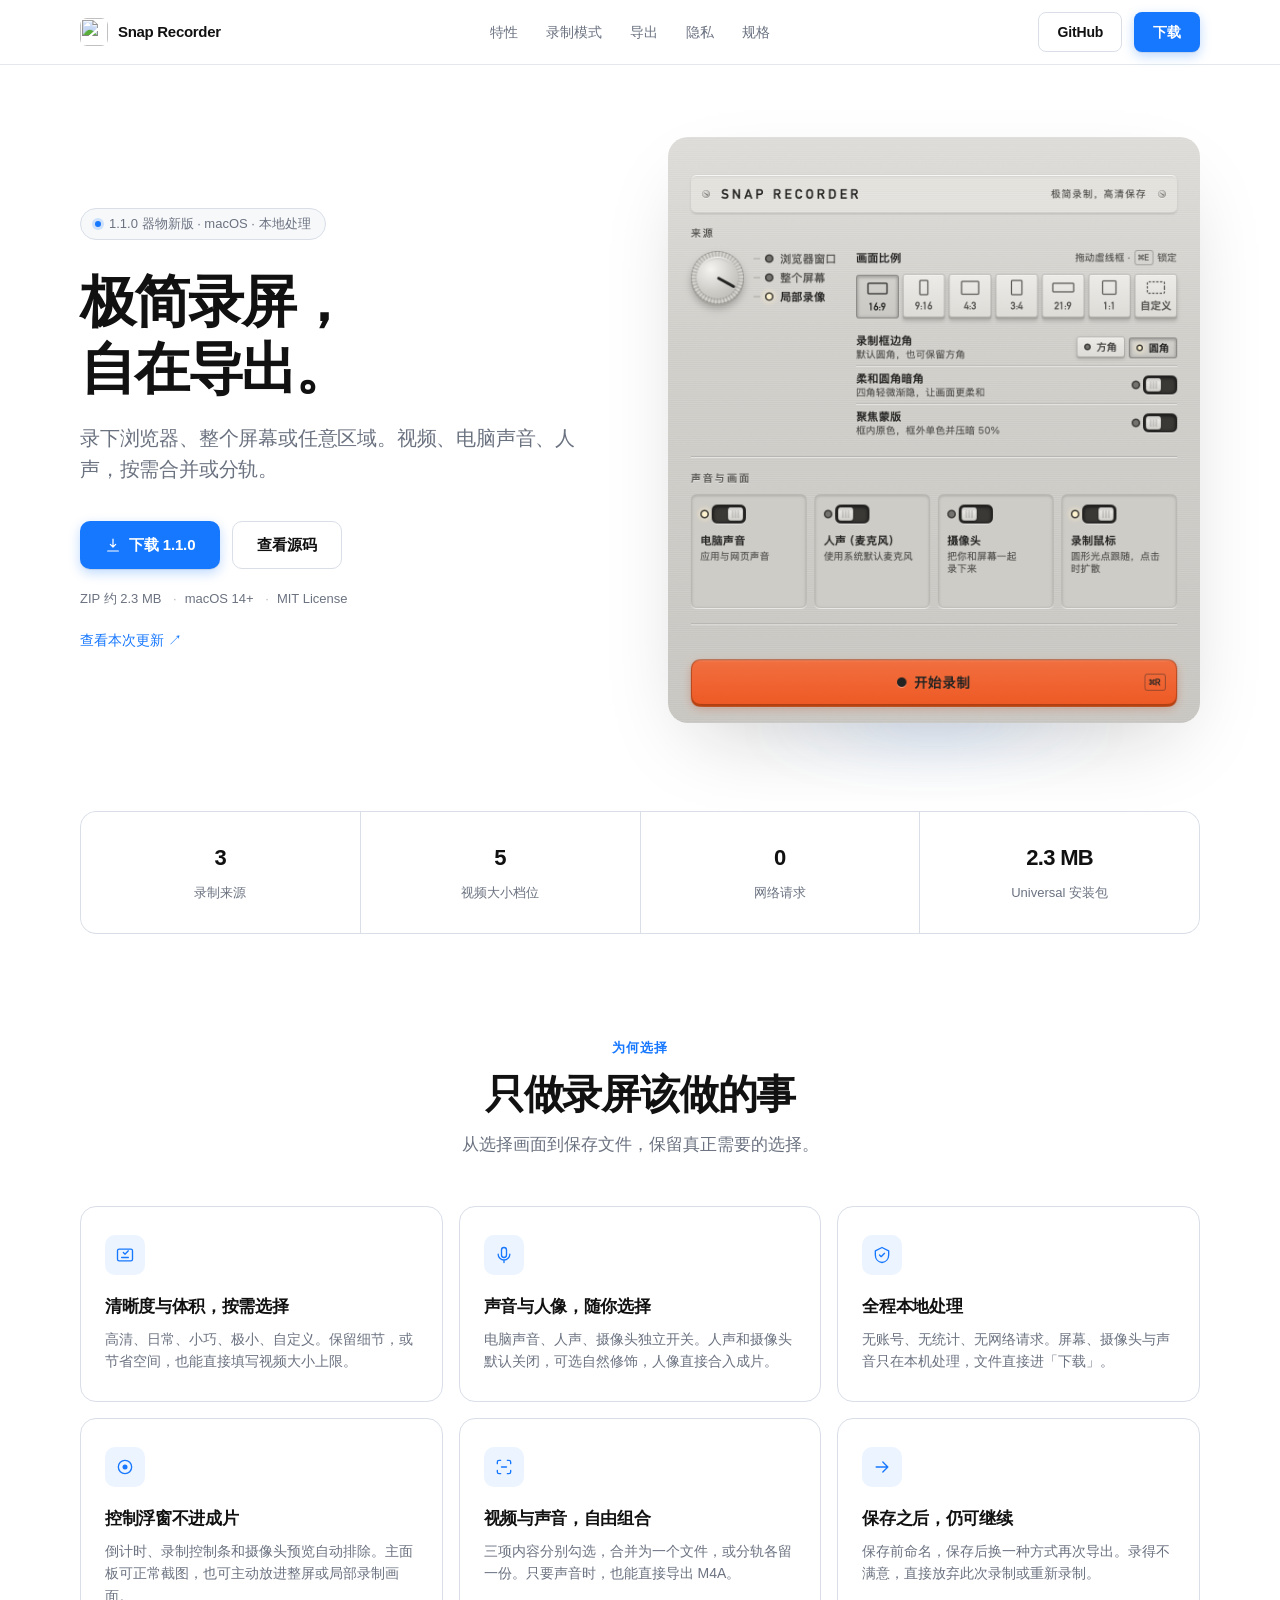
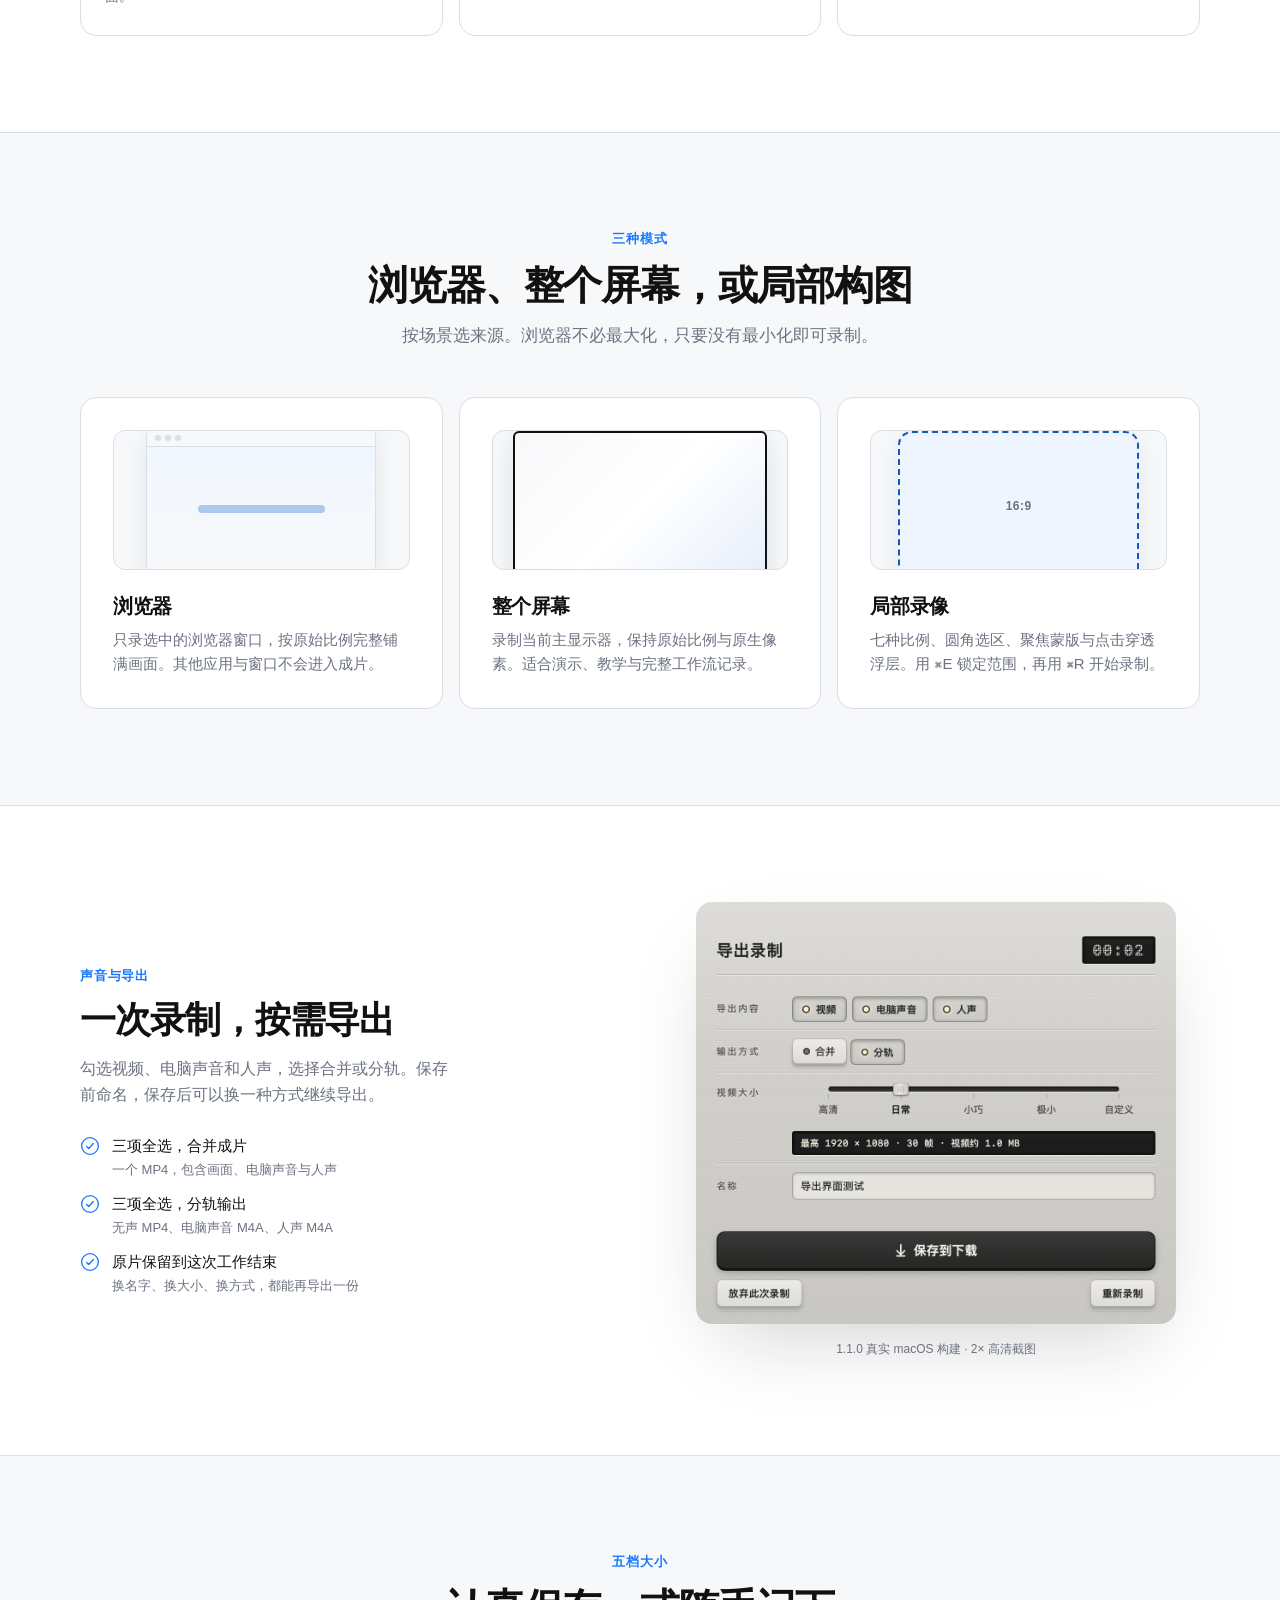
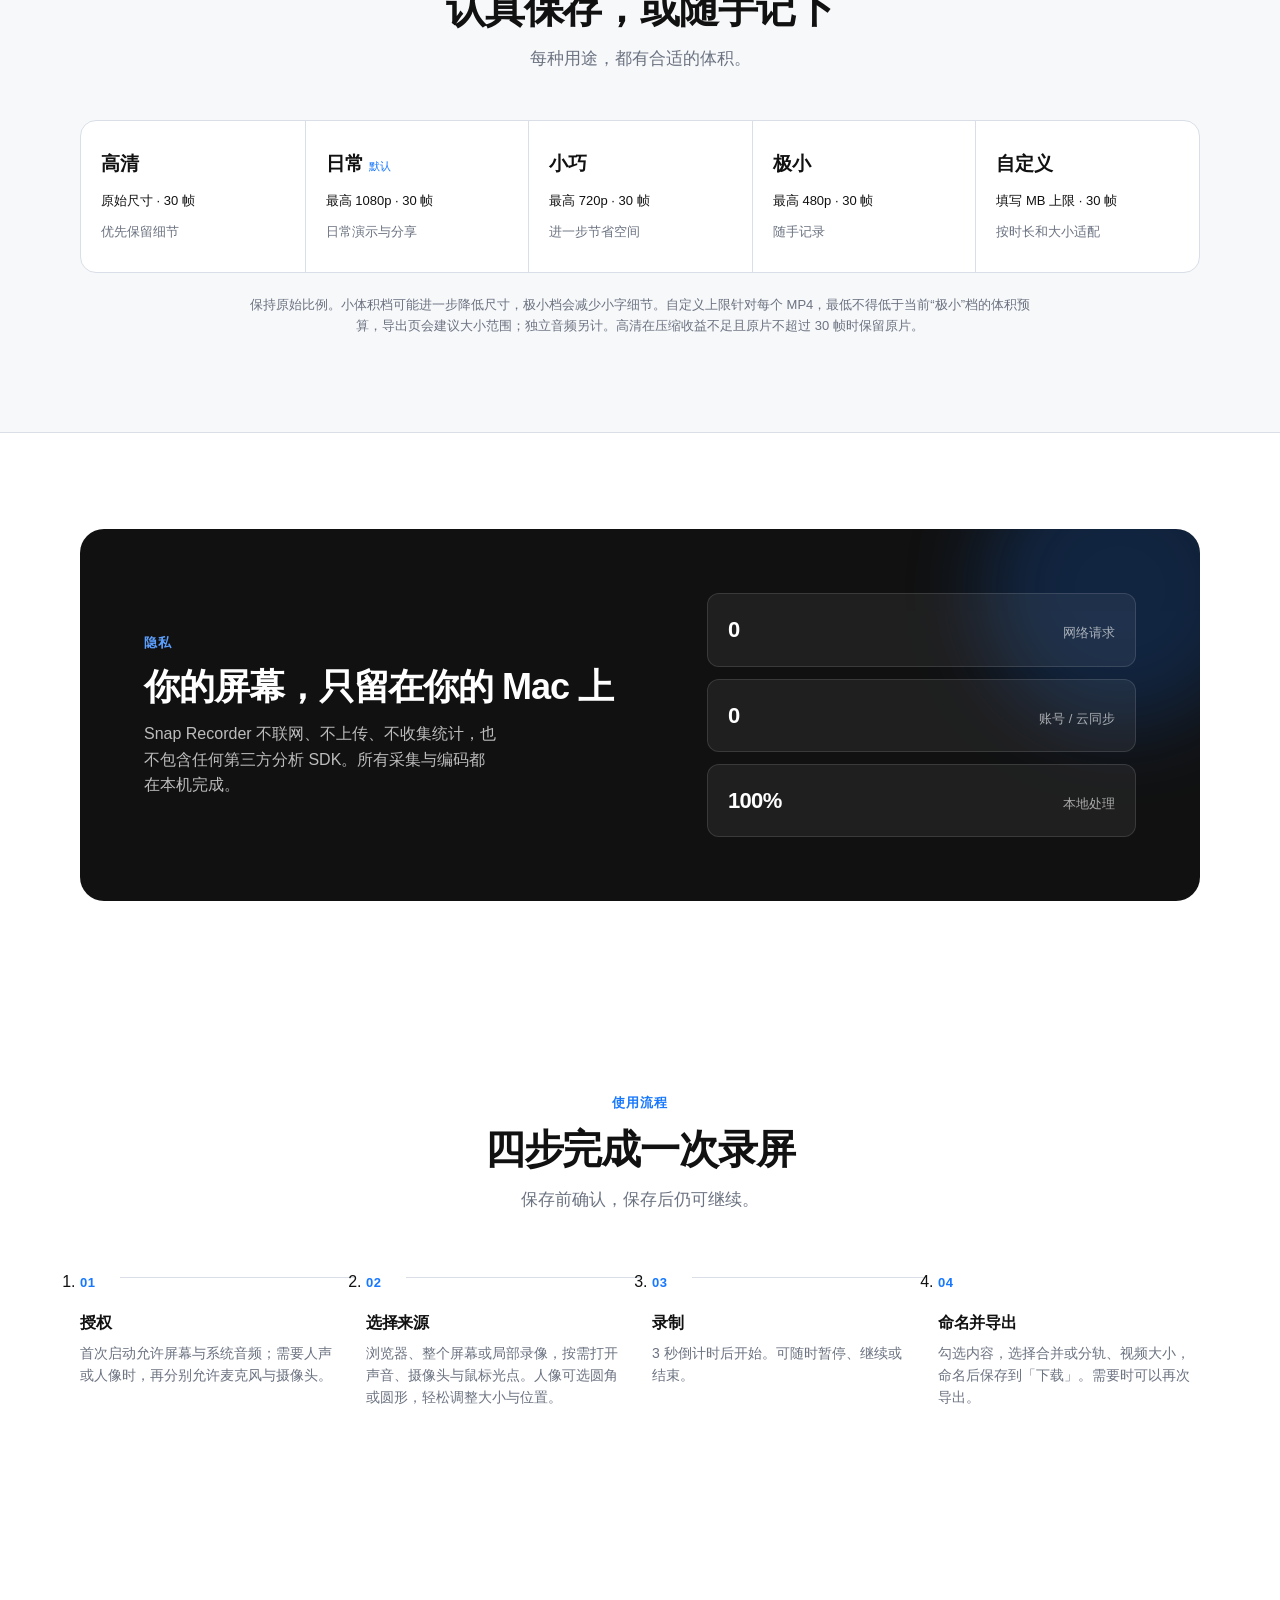
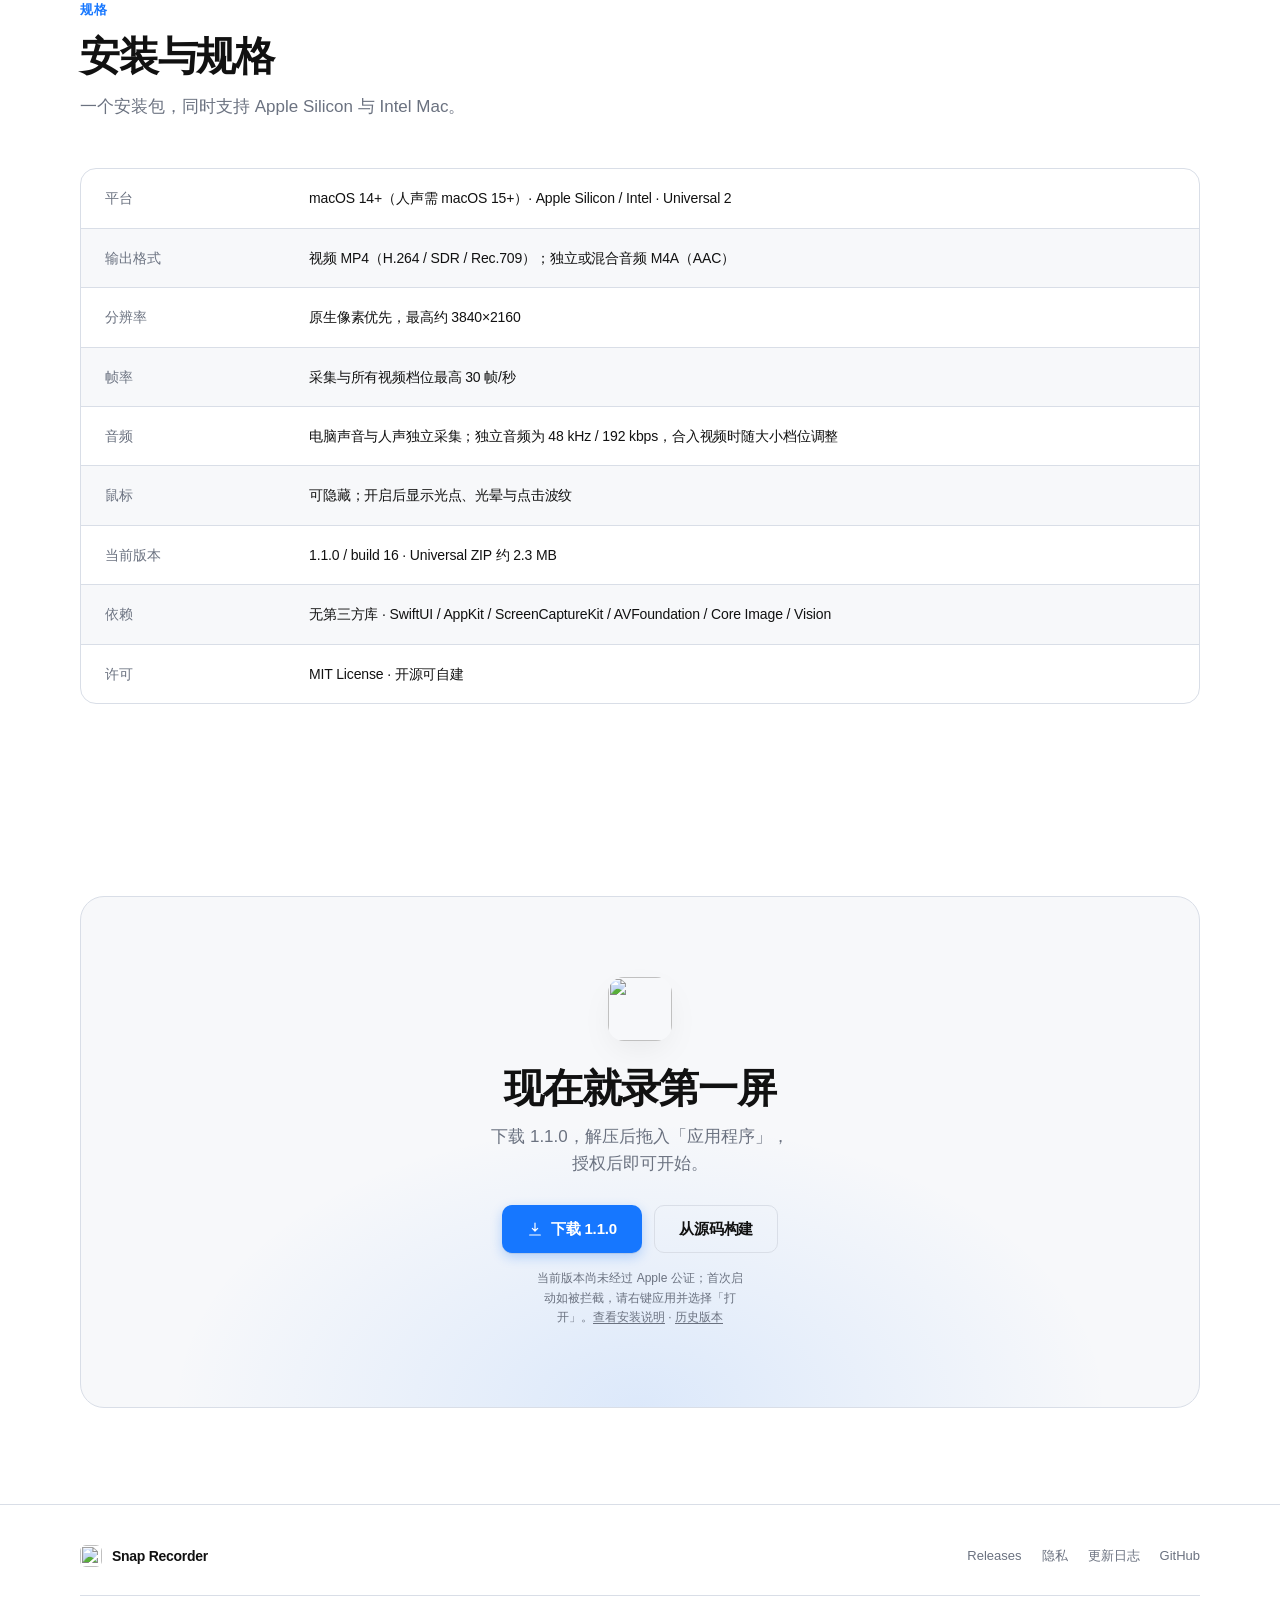
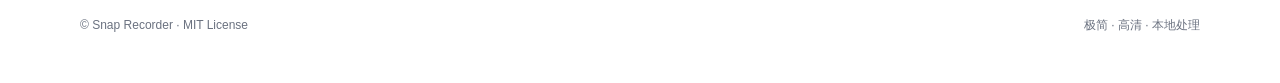
==== docs/index.html @ 282f933a "Adopt instrument visual system" ====
<!DOCTYPE html>
<html lang="zh-CN">
<head>
  <meta charset="utf-8" />
  <meta name="viewport" content="width=device-width, initial-scale=1" />
  <title>Snap Recorder — 极简录屏，自在导出</title>
  <meta name="description" content="Snap Recorder 1.1.0：器物风格的极简 macOS 录屏工具。录制浏览器、整个屏幕或局部区域，视频与声音可合并或分轨。" />
  <meta name="theme-color" content="#ffffff" />
  <meta property="og:type" content="website" />
  <meta property="og:title" content="Snap Recorder — 极简录屏，自在导出" />
  <meta property="og:description" content="录下浏览器、整个屏幕或任意区域。视频、电脑声音、人声，按需合并或分轨。" />
  <meta property="og:url" content="https://shuyan-5200.github.io/snap-recorder/" />
  <meta property="og:image" content="https://shuyan-5200.github.io/snap-recorder/images/snap-recorder-main.png" />
  <link rel="canonical" href="https://shuyan-5200.github.io/snap-recorder/" />
  <link rel="icon" type="image/svg+xml" href="images/snap-recorder-icon.svg" />
  <style>
    :root {
      --bg: #ffffff;
      --surface: #f7f8fa;
      --fg: #111111;
      --muted: #6b7280;
      --border: #d9dee7;
      --accent: #1677ff;
      --accent-hover: color-mix(in srgb, var(--accent) 82%, #111111);
      --accent-soft: color-mix(in srgb, var(--accent) 8%, var(--bg));
      --radius: 8px;
      --radius-lg: 16px;
      --font: -apple-system, BlinkMacSystemFont, "SF Pro Display", "SF Pro Text", "Segoe UI", "Helvetica Neue", Arial, sans-serif;
      --shadow-sm: 0 1px 2px color-mix(in srgb, var(--fg) 4%, transparent);
      --shadow-md: 0 12px 40px -16px color-mix(in srgb, var(--fg) 18%, transparent);
      --shadow-lg: 0 32px 80px -28px color-mix(in srgb, var(--fg) 22%, transparent);
      --max: 1120px;
      --ease: cubic-bezier(0.22, 1, 0.36, 1);
    }

    *, *::before, *::after { box-sizing: border-box; margin: 0; padding: 0; }
    html { scroll-behavior: smooth; -webkit-font-smoothing: antialiased; text-rendering: optimizeLegibility; }
    body {
      font-family: var(--font);
      background: var(--bg);
      color: var(--fg);
      line-height: 1.6;
      font-size: 16px;
    }
    img { display: block; max-width: 100%; height: auto; }
    a { color: inherit; text-decoration: none; }
    button { font: inherit; border: none; background: none; cursor: pointer; }
    ul { list-style: none; }

    .wrap {
      width: min(100% - 40px, var(--max));
      margin-inline: auto;
    }

    /* —— Nav —— */
    .nav {
      position: sticky;
      top: 0;
      z-index: 50;
      backdrop-filter: saturate(180%) blur(16px);
      -webkit-backdrop-filter: saturate(180%) blur(16px);
      background: color-mix(in srgb, var(--bg) 82%, transparent);
      border-bottom: 1px solid color-mix(in srgb, var(--border) 70%, transparent);
    }
    .nav-inner {
      display: flex;
      align-items: center;
      justify-content: space-between;
      height: 64px;
      gap: 24px;
    }
    .brand {
      display: inline-flex;
      align-items: center;
      gap: 10px;
      font-weight: 600;
      font-size: 15px;
      letter-spacing: -0.02em;
    }
    .brand img {
      width: 28px;
      height: 28px;
      border-radius: 7px;
    }
    .nav-links {
      display: flex;
      align-items: center;
      gap: 28px;
    }
    .nav-links a {
      font-size: 14px;
      color: var(--muted);
      transition: color 0.2s var(--ease);
    }
    .nav-links a:hover { color: var(--fg); }
    .nav-actions { display: flex; align-items: center; gap: 12px; }

    .btn {
      display: inline-flex;
      align-items: center;
      justify-content: center;
      gap: 8px;
      height: 40px;
      padding: 0 18px;
      border-radius: var(--radius);
      font-size: 14px;
      font-weight: 600;
      letter-spacing: -0.01em;
      transition: background 0.2s var(--ease), color 0.2s var(--ease), box-shadow 0.2s var(--ease), border-color 0.2s var(--ease), transform 0.2s var(--ease);
      white-space: nowrap;
      border: 1px solid transparent;
    }
    .btn:active { transform: scale(0.98); }
    .btn-primary {
      background: var(--accent);
      color: #ffffff;
      box-shadow: 0 1px 0 color-mix(in srgb, var(--fg) 8%, transparent), 0 4px 12px color-mix(in srgb, var(--accent) 28%, transparent);
    }
    .btn-primary:hover { background: var(--accent-hover); }
    .btn-ghost {
      background: transparent;
      color: var(--fg);
      border-color: var(--border);
    }
    .btn-ghost:hover { background: var(--surface); }
    .btn-lg {
      height: 48px;
      padding: 0 24px;
      font-size: 15px;
      border-radius: 10px;
    }
    .btn-white {
      background: #ffffff;
      color: var(--accent);
      box-shadow: var(--shadow-sm);
    }
    .btn-white:hover { background: var(--surface); }

    /* —— Hero —— */
    .hero {
      padding: 72px 0 40px;
      text-align: center;
    }
    .eyebrow {
      display: inline-flex;
      align-items: center;
      gap: 8px;
      height: 32px;
      padding: 0 14px;
      border-radius: 999px;
      background: var(--surface);
      border: 1px solid var(--border);
      color: var(--muted);
      font-size: 13px;
      font-weight: 500;
      margin-bottom: 28px;
    }
    .eyebrow .dot {
      width: 6px;
      height: 6px;
      border-radius: 50%;
      background: var(--accent);
      box-shadow: 0 0 0 3px color-mix(in srgb, var(--accent) 18%, transparent);
    }
    .hero h1 {
      font-size: clamp(40px, 6.5vw, 64px);
      font-weight: 700;
      letter-spacing: -0.04em;
      line-height: 1.08;
      max-width: 12em;
      margin: 0 auto 20px;
    }
    .hero-lead {
      font-size: clamp(17px, 2vw, 20px);
      color: var(--muted);
      line-height: 1.55;
      max-width: 36ch;
      margin: 0 auto 36px;
      letter-spacing: -0.01em;
    }
    .hero-ctas {
      display: flex;
      flex-wrap: wrap;
      justify-content: center;
      gap: 12px;
      margin-bottom: 20px;
    }
    .hero-meta {
      font-size: 13px;
      color: var(--muted);
    }
    .hero-meta span + span::before {
      content: "·";
      margin: 0 8px;
      opacity: 0.5;
    }

    .hero-visual {
      margin-top: 56px;
      position: relative;
    }
    .hero-frame {
      position: relative;
      border-radius: 20px;
      border: 1px solid var(--border);
      background: var(--surface);
      padding: 16px;
      box-shadow: var(--shadow-lg);
      overflow: hidden;
    }
    .hero-frame::before {
      content: "";
      position: absolute;
      inset: 0;
      background:
        radial-gradient(ellipse 80% 50% at 50% 0%, color-mix(in srgb, var(--accent) 10%, transparent), transparent 70%);
      pointer-events: none;
    }
    .hero-frame img {
      position: relative;
      width: 100%;
      border-radius: 12px;
      border: 1px solid var(--border);
      background: var(--bg);
      box-shadow: var(--shadow-md);
    }
    .hero-glow {
      position: absolute;
      left: 50%;
      bottom: -40px;
      transform: translateX(-50%);
      width: 70%;
      height: 80px;
      background: radial-gradient(ellipse, color-mix(in srgb, var(--accent) 16%, transparent), transparent 70%);
      filter: blur(24px);
      pointer-events: none;
      z-index: -1;
    }

    /* —— Trust strip —— */
    .trust {
      padding: 48px 0 8px;
    }
    .trust-row {
      display: grid;
      grid-template-columns: repeat(4, 1fr);
      gap: 1px;
      background: var(--border);
      border: 1px solid var(--border);
      border-radius: var(--radius-lg);
      overflow: hidden;
    }
    .trust-item {
      background: var(--bg);
      padding: 28px 20px;
      text-align: center;
    }
    .trust-item strong {
      display: block;
      font-size: 22px;
      font-weight: 700;
      letter-spacing: -0.03em;
      margin-bottom: 4px;
    }
    .trust-item span {
      font-size: 13px;
      color: var(--muted);
    }

    /* —— Sections —— */
    section { padding: 96px 0; }
    .section-head {
      max-width: 560px;
      margin-bottom: 48px;
    }
    .section-head.center {
      text-align: center;
      margin-inline: auto;
    }
    .kicker {
      display: block;
      font-size: 13px;
      font-weight: 600;
      letter-spacing: 0.06em;
      text-transform: uppercase;
      color: var(--accent);
      margin-bottom: 12px;
    }
    .section-head h2 {
      font-size: clamp(28px, 3.6vw, 40px);
      font-weight: 700;
      letter-spacing: -0.03em;
      line-height: 1.15;
      margin-bottom: 14px;
    }
    .section-head p {
      font-size: 17px;
      color: var(--muted);
      line-height: 1.6;
    }

    /* —— Features —— */
    .features-grid {
      display: grid;
      grid-template-columns: repeat(3, 1fr);
      gap: 16px;
    }
    .feature-card {
      background: var(--bg);
      border: 1px solid var(--border);
      border-radius: var(--radius-lg);
      padding: 28px 24px;
      transition: border-color 0.2s var(--ease), box-shadow 0.2s var(--ease);
    }
    .feature-card:hover {
      border-color: color-mix(in srgb, var(--accent) 35%, var(--border));
      box-shadow: var(--shadow-sm);
    }
    .feature-icon {
      width: 40px;
      height: 40px;
      border-radius: 10px;
      background: var(--accent-soft);
      color: var(--accent);
      display: grid;
      place-items: center;
      margin-bottom: 18px;
    }
    .feature-icon svg { width: 20px; height: 20px; }
    .feature-card h3 {
      font-size: 17px;
      font-weight: 600;
      letter-spacing: -0.02em;
      margin-bottom: 8px;
    }
    .feature-card p {
      font-size: 14px;
      color: var(--muted);
      line-height: 1.6;
    }

    /* —— Modes —— */
    .modes {
      background: var(--surface);
      border-block: 1px solid var(--border);
    }
    .modes-grid {
      display: grid;
      grid-template-columns: repeat(3, 1fr);
      gap: 16px;
    }
    .mode-card {
      background: var(--bg);
      border: 1px solid var(--border);
      border-radius: var(--radius-lg);
      padding: 32px;
      display: flex;
      flex-direction: column;
      gap: 20px;
      min-height: 280px;
    }
    .mode-visual {
      height: 140px;
      border-radius: 12px;
      background: var(--surface);
      border: 1px solid var(--border);
      display: grid;
      place-items: center;
      overflow: hidden;
      position: relative;
    }
    .mode-card h3 {
      font-size: 20px;
      font-weight: 600;
      letter-spacing: -0.02em;
      margin-bottom: 6px;
    }
    .mode-card p {
      font-size: 15px;
      color: var(--muted);
      line-height: 1.6;
    }

    /* browser mock */
    .mock-browser {
      width: 78%;
      aspect-ratio: 16/10;
      background: var(--bg);
      border-radius: 8px;
      border: 1px solid var(--border);
      box-shadow: 0 8px 24px color-mix(in srgb, var(--fg) 8%, transparent);
      overflow: hidden;
    }
    .mock-browser-bar {
      height: 18px;
      background: var(--surface);
      border-bottom: 1px solid var(--border);
      display: flex;
      align-items: center;
      gap: 4px;
      padding: 0 8px;
    }
    .mock-browser-bar i {
      width: 6px;
      height: 6px;
      border-radius: 50%;
      background: var(--border);
    }
    .mock-browser-body {
      height: calc(100% - 18px);
      background:
        linear-gradient(180deg, color-mix(in srgb, var(--accent) 6%, var(--bg)), var(--surface));
      display: grid;
      place-items: center;
    }
    .mock-browser-body span {
      width: 56%;
      height: 8px;
      border-radius: 4px;
      background: color-mix(in srgb, var(--accent) 22%, var(--border));
    }

    /* screen mock */
    .mock-screen {
      width: 86%;
      aspect-ratio: 16/10;
      border-radius: 6px;
      border: 2px solid var(--fg);
      background:
        linear-gradient(135deg, var(--surface), var(--bg) 50%, color-mix(in srgb, var(--accent) 8%, var(--surface)));
      box-shadow: 0 8px 24px color-mix(in srgb, var(--fg) 10%, transparent);
      position: relative;
    }
    .mock-screen::after {
      content: "";
      position: absolute;
      bottom: -10px;
      left: 50%;
      transform: translateX(-50%);
      width: 40%;
      height: 6px;
      border-radius: 0 0 4px 4px;
      background: var(--fg);
    }
    .mock-region {
      width: 82%;
      aspect-ratio: 16/10;
      border: 2px dashed color-mix(in srgb, var(--accent) 70%, var(--fg));
      border-radius: 14px;
      background: color-mix(in srgb, var(--accent) 7%, var(--bg));
      display: grid;
      place-items: center;
      box-shadow: 0 8px 24px color-mix(in srgb, var(--fg) 8%, transparent);
    }
    .mock-region::after {
      content: "16:9";
      color: var(--muted);
      font-size: 12px;
      font-weight: 600;
      letter-spacing: 0.04em;
    }

    /* —— Split feature —— */
    .split {
      display: grid;
      grid-template-columns: 1fr 1fr;
      gap: 64px;
      align-items: center;
    }
    .split-copy h2 {
      font-size: clamp(28px, 3.4vw, 36px);
      font-weight: 700;
      letter-spacing: -0.03em;
      line-height: 1.15;
      margin-bottom: 16px;
    }
    .split-copy > p {
      font-size: 16px;
      color: var(--muted);
      margin-bottom: 28px;
      max-width: 42ch;
    }
    .check-list { display: flex; flex-direction: column; gap: 14px; }
    .check-list li {
      display: flex;
      align-items: flex-start;
      gap: 12px;
      font-size: 15px;
      line-height: 1.5;
    }
    .check-list li svg {
      flex: 0 0 auto;
      width: 20px;
      height: 20px;
      color: var(--accent);
      margin-top: 1px;
    }
    .check-list li span { color: var(--fg); }
    .check-list li em {
      display: block;
      font-style: normal;
      color: var(--muted);
      font-size: 13px;
      margin-top: 2px;
    }

    /* —— Privacy band —— */
    .privacy {
      background: var(--fg);
      color: #ffffff;
      border-radius: 24px;
      padding: clamp(40px, 6vw, 64px);
      display: grid;
      grid-template-columns: 1.2fr 1fr;
      gap: 48px;
      align-items: center;
      position: relative;
      overflow: hidden;
    }
    .privacy::before {
      content: "";
      position: absolute;
      top: -80px;
      right: -60px;
      width: 280px;
      height: 280px;
      border-radius: 50%;
      background: color-mix(in srgb, var(--accent) 40%, transparent);
      filter: blur(40px);
      opacity: 0.5;
      pointer-events: none;
    }
    .privacy-copy { position: relative; }
    .privacy-copy .kicker { color: color-mix(in srgb, var(--accent) 70%, #ffffff); }
    .privacy-copy h2 {
      font-size: clamp(26px, 3.2vw, 36px);
      font-weight: 700;
      letter-spacing: -0.03em;
      line-height: 1.15;
      margin-bottom: 14px;
    }
    .privacy-copy p {
      color: color-mix(in srgb, #ffffff 72%, transparent);
      font-size: 16px;
      max-width: 40ch;
      line-height: 1.6;
    }
    .privacy-stats {
      position: relative;
      display: grid;
      gap: 12px;
    }
    .p-stat {
      background: color-mix(in srgb, #ffffff 6%, transparent);
      border: 1px solid color-mix(in srgb, #ffffff 12%, transparent);
      border-radius: 12px;
      padding: 18px 20px;
      display: flex;
      align-items: baseline;
      justify-content: space-between;
      gap: 16px;
    }
    .p-stat strong {
      font-size: 22px;
      font-weight: 700;
      letter-spacing: -0.03em;
      font-variant-numeric: tabular-nums;
    }
    .p-stat span {
      font-size: 13px;
      color: color-mix(in srgb, #ffffff 62%, transparent);
      text-align: right;
    }

    /* —— Steps —— */
    .steps {
      display: grid;
      grid-template-columns: repeat(4, 1fr);
      gap: 24px;
      counter-reset: step;
    }
    .step {
      position: relative;
      padding-top: 8px;
    }
    .step::before {
      counter-increment: step;
      content: "0" counter(step);
      display: block;
      font-size: 13px;
      font-weight: 600;
      font-variant-numeric: tabular-nums;
      color: var(--accent);
      letter-spacing: 0.04em;
      margin-bottom: 16px;
    }
    .step:not(:last-child)::after {
      content: "";
      position: absolute;
      top: 16px;
      left: 40px;
      right: -12px;
      height: 1px;
      background: var(--border);
    }
    .step h3 {
      font-size: 16px;
      font-weight: 600;
      letter-spacing: -0.02em;
      margin-bottom: 8px;
    }
    .step p {
      font-size: 14px;
      color: var(--muted);
      line-height: 1.55;
    }

    /* —— Specs —— */
    .specs-table {
      border: 1px solid var(--border);
      border-radius: var(--radius-lg);
      overflow: hidden;
    }
    .spec-row {
      display: grid;
      grid-template-columns: 180px 1fr;
      gap: 24px;
      padding: 18px 24px;
      border-bottom: 1px solid var(--border);
      font-size: 14px;
    }
    .spec-row:last-child { border-bottom: none; }
    .spec-row:nth-child(even) { background: var(--surface); }
    .spec-row dt {
      color: var(--muted);
      font-weight: 500;
    }
    .spec-row dd {
      color: var(--fg);
      font-weight: 500;
      letter-spacing: -0.01em;
    }

    /* —— Final CTA —— */
    .final {
      padding-bottom: 96px;
    }
    .final-card {
      text-align: center;
      background: var(--surface);
      border: 1px solid var(--border);
      border-radius: 24px;
      padding: clamp(48px, 8vw, 80px) 32px;
      position: relative;
      overflow: hidden;
    }
    .final-card::before {
      content: "";
      position: absolute;
      inset: 0;
      background:
        radial-gradient(ellipse 60% 80% at 50% 100%, color-mix(in srgb, var(--accent) 12%, transparent), transparent 70%);
      pointer-events: none;
    }
    .final-card > * { position: relative; }
    .final-card img {
      width: 64px;
      height: 64px;
      border-radius: 16px;
      margin: 0 auto 24px;
      box-shadow: var(--shadow-md);
    }
    .final-card h2 {
      font-size: clamp(28px, 4vw, 40px);
      font-weight: 700;
      letter-spacing: -0.03em;
      line-height: 1.15;
      margin-bottom: 12px;
    }
    .final-card p {
      color: var(--muted);
      font-size: 17px;
      margin-bottom: 28px;
      max-width: 32ch;
      margin-inline: auto;
    }
    .final-actions {
      display: flex;
      flex-wrap: wrap;
      justify-content: center;
      gap: 12px;
    }
    .final-note {
      margin: 16px auto 0 !important;
      font-size: 12px !important;
      color: var(--muted);
    }
    .final-note a { text-decoration: underline; text-underline-offset: 2px; }

    /* —— Footer —— */
    footer {
      border-top: 1px solid var(--border);
      padding: 40px 0 48px;
    }
    .footer-inner {
      display: flex;
      flex-wrap: wrap;
      align-items: center;
      justify-content: space-between;
      gap: 20px;
    }
    .footer-brand {
      display: flex;
      align-items: center;
      gap: 10px;
      font-size: 14px;
      font-weight: 600;
      letter-spacing: -0.02em;
    }
    .footer-brand img {
      width: 22px;
      height: 22px;
      border-radius: 6px;
    }
    .footer-links {
      display: flex;
      flex-wrap: wrap;
      gap: 20px;
    }
    .footer-links a {
      font-size: 13px;
      color: var(--muted);
      transition: color 0.15s;
    }
    .footer-links a:hover { color: var(--fg); }
    .footer-copy {
      width: 100%;
      margin-top: 8px;
      padding-top: 20px;
      border-top: 1px solid var(--border);
      font-size: 12px;
      color: var(--muted);
      display: flex;
      flex-wrap: wrap;
      justify-content: space-between;
      gap: 8px;
    }

    .hero-layout { display: grid; grid-template-columns: 1fr 1fr; gap: 56px; align-items: center; }
    .hero-copy { text-align: left; }
    .hero h1 { font-size: clamp(40px, 4.6vw, 56px); line-height: 1.2; max-width: 8em; margin-left: 0; }
    .hero-lead { margin-left: 0; max-width: 26em; }
    .hero-ctas { justify-content: flex-start; }
    .hero-visual { margin-top: 0; min-width: 0; }
    .hero-frame { max-width: 560px; margin: auto; padding: 0; border: none; background: transparent; }
    .hero-frame::before { display: none; }
    .hero-frame img { border: none; }
    .hero-update { margin-top: 20px; font-size: 14px; color: var(--accent); }
    .product-shot { width: 100%; max-width: 480px; margin: auto; }
    .product-shot img { width: 100%; border-radius: 16px; box-shadow: var(--shadow-lg); }
    .product-shot figcaption { color: var(--muted); text-align: center; font-size: 12px; margin-top: 16px; }
    .size-section { background: var(--surface); border-block: 1px solid var(--border); }
    .size-options { display: grid; grid-template-columns: repeat(5, 1fr); border: 1px solid var(--border); border-radius: 16px; background: var(--bg); overflow: hidden; }
    .size-options > div { padding: 28px 20px; }
    .size-options > div + div { border-left: 1px solid var(--border); }
    .size-options h3 { font-size: 19px; margin-bottom: 12px; }
    .size-options small { font-size: 11px; color: var(--accent); font-weight: 500; }
    .size-options p { font-size: 13px; margin-bottom: 6px; }
    .size-options span { font-size: 13px; color: var(--muted); }
    .size-note { max-width: 780px; margin: 22px auto 0; font-size: 13px; color: var(--muted); text-align: center; }
    section[id] { scroll-margin-top: 64px; }
    a:focus-visible { outline: 2px solid var(--accent); outline-offset: 4px; }

    /* —— Responsive —— */
    @media (max-width: 900px) {
      .hero-layout { grid-template-columns: 1fr; gap: 36px; }
      .hero-copy { text-align: center; }
      .hero h1, .hero-lead { margin-left: auto; }
      .hero-ctas { justify-content: center; }
      .hero-visual { max-width: 500px; margin-inline: auto; }
      .size-options { grid-template-columns: 1fr; }
      .size-options > div { display: grid; grid-template-columns: 1fr 1fr; gap: 6px 16px; padding: 20px 24px; }
      .size-options > div + div { border-left: none; border-top: 1px solid var(--border); }
      .size-options h3 { grid-row: span 2; margin: 0; align-self: center; }
      .size-options p { margin: 0; }
      .nav-links { display: none; }
      .trust-row { grid-template-columns: 1fr 1fr; }
      .features-grid { grid-template-columns: 1fr; }
      .modes-grid { grid-template-columns: 1fr; }
      .split { grid-template-columns: 1fr; gap: 36px; }
      .privacy { grid-template-columns: 1fr; gap: 28px; }
      .steps { grid-template-columns: 1fr 1fr; gap: 28px; }
      .step:not(:last-child)::after { display: none; }
      .spec-row { grid-template-columns: 1fr; gap: 4px; }
      section { padding: 72px 0; }
      .hero { padding-top: 48px; }
    }
    @media (max-width: 520px) {
      .wrap { width: min(100% - 28px, var(--max)); }
      .trust-row { grid-template-columns: 1fr 1fr; }
      .steps { grid-template-columns: 1fr; }
      .hero h1 { font-size: clamp(30px, 8.2vw, 36px); }
      .btn-lg { width: 100%; }
      .hero-ctas { flex-direction: column; align-items: stretch; }
      .nav-actions .btn-ghost { display: none; }
    }
  </style>
</head>
<body>
  <header class="nav" data-od-id="nav">
    <div class="wrap nav-inner">
      <a href="#" class="brand" data-od-id="brand">
        <img src="images/snap-recorder-icon.svg" alt="" width="28" height="28" />
        Snap Recorder
      </a>
      <nav class="nav-links" aria-label="主导航">
        <a href="#features">特性</a>
        <a href="#modes">录制模式</a>
        <a href="#export">导出</a>
        <a href="#privacy">隐私</a>
        <a href="#specs">规格</a>
      </nav>
      <div class="nav-actions">
        <a class="btn btn-ghost" href="https://github.com/shuyan-5200/snap-recorder" target="_blank" rel="noopener">GitHub</a>
        <a class="btn btn-primary" data-od-id="nav-download" href="https://github.com/shuyan-5200/snap-recorder/releases/download/v1.1.0/Snap-Recorder-v1.1.0-macOS-universal.zip">下载</a>
      </div>
    </div>
  </header>

  <main>
    <section class="hero" data-od-id="hero">
      <div class="wrap hero-layout">
        <div class="hero-copy">
        <div class="eyebrow" data-od-id="hero-eyebrow">
          <span class="dot" aria-hidden="true"></span>
          1.1.0 器物新版 · macOS · 本地处理
        </div>
        <h1 data-od-id="hero-title">极简录屏，<br />自在导出。</h1>
        <p class="hero-lead" data-od-id="hero-lead">
          录下浏览器、整个屏幕或任意区域。视频、电脑声音、人声，按需合并或分轨。
        </p>
        <div class="hero-ctas">
          <a class="btn btn-primary btn-lg" data-od-id="hero-cta-download" href="https://github.com/shuyan-5200/snap-recorder/releases/download/v1.1.0/Snap-Recorder-v1.1.0-macOS-universal.zip">
            <svg width="16" height="16" viewBox="0 0 24 24" fill="none" aria-hidden="true"><path d="M12 3v12m0 0l-4-4m4 4l4-4M4 21h16" stroke="currentColor" stroke-width="1.8" stroke-linecap="round" stroke-linejoin="round"/></svg>
            下载 1.1.0
          </a>
          <a class="btn btn-ghost btn-lg" data-od-id="hero-cta-source" href="https://github.com/shuyan-5200/snap-recorder" target="_blank" rel="noopener">查看源码</a>
        </div>
        <p class="hero-meta" data-od-id="hero-meta">
          <span>ZIP 约 2.3 MB</span>
          <span>macOS 14+</span>
          <span>MIT License</span>
        </p>

        <p class="hero-update"><a href="https://github.com/shuyan-5200/snap-recorder/releases/tag/v1.1.0" target="_blank" rel="noopener">查看本次更新 ↗</a></p>
        </div>
        <div class="hero-visual" data-od-id="hero-visual">
          <div class="hero-frame">
            <img src="images/snap-recorder-main.png" alt="Snap Recorder 1.1.0 真实器物界面：局部录像比例、画面选项与声音和画面开关" width="560" height="617" fetchpriority="high" />
          </div>
          <div class="hero-glow" aria-hidden="true"></div>
        </div>
      </div>
    </section>

    <div class="trust" data-od-id="trust">
      <div class="wrap">
        <div class="trust-row">
          <div class="trust-item">
            <strong>3</strong>
            <span>录制来源</span>
          </div>
          <div class="trust-item">
            <strong>5</strong>
            <span>视频大小档位</span>
          </div>
          <div class="trust-item">
            <strong>0</strong>
            <span>网络请求</span>
          </div>
          <div class="trust-item">
            <strong>2.3 MB</strong>
            <span>Universal 安装包</span>
          </div>
        </div>
      </div>
    </div>

    <section id="features" data-od-id="features">
      <div class="wrap">
        <div class="section-head center">
          <span class="kicker">为何选择</span>
          <h2 data-od-id="features-title">只做录屏该做的事</h2>
          <p>从选择画面到保存文件，保留真正需要的选择。</p>
        </div>
        <div class="features-grid">
          <article class="feature-card" data-od-id="feature-hd">
            <div class="feature-icon" aria-hidden="true">
              <svg viewBox="0 0 24 24" fill="none"><rect x="3" y="5" width="18" height="14" rx="2" stroke="currentColor" stroke-width="1.6"/><path d="M8 15h8M10 9l2 2 4-4" stroke="currentColor" stroke-width="1.6" stroke-linecap="round" stroke-linejoin="round"/></svg>
            </div>
            <h3>清晰度与体积，按需选择</h3>
            <p>高清、日常、小巧、极小、自定义。保留细节，或节省空间，也能直接填写视频大小上限。</p>
          </article>
          <article class="feature-card" data-od-id="feature-audio">
            <div class="feature-icon" aria-hidden="true">
              <svg viewBox="0 0 24 24" fill="none"><path d="M12 3a3 3 0 00-3 3v6a3 3 0 006 0V6a3 3 0 00-3-3z" stroke="currentColor" stroke-width="1.6"/><path d="M5 11a7 7 0 0014 0M12 18v3" stroke="currentColor" stroke-width="1.6" stroke-linecap="round"/></svg>
            </div>
            <h3>声音与人像，随你选择</h3>
            <p>电脑声音、人声、摄像头独立开关。人声和摄像头默认关闭，可选自然修饰，人像直接合入成片。</p>
          </article>
          <article class="feature-card" data-od-id="feature-local">
            <div class="feature-icon" aria-hidden="true">
              <svg viewBox="0 0 24 24" fill="none"><path d="M12 3l8 4v5c0 5-3.5 8.5-8 9-4.5-.5-8-4-8-9V7l8-4z" stroke="currentColor" stroke-width="1.6" stroke-linejoin="round"/><path d="M9 12l2 2 4-4" stroke="currentColor" stroke-width="1.6" stroke-linecap="round" stroke-linejoin="round"/></svg>
            </div>
            <h3>全程本地处理</h3>
            <p>无账号、无统计、无网络请求。屏幕、摄像头与声音只在本机处理，文件直接进「下载」。</p>
          </article>
          <article class="feature-card" data-od-id="feature-clean">
            <div class="feature-icon" aria-hidden="true">
              <svg viewBox="0 0 24 24" fill="none"><circle cx="12" cy="12" r="8" stroke="currentColor" stroke-width="1.6"/><circle cx="12" cy="12" r="3" fill="currentColor"/></svg>
            </div>
            <h3>控制浮窗不进成片</h3>
            <p>倒计时、录制控制条和摄像头预览自动排除。主面板可正常截图，也可主动放进整屏或局部录制画面。</p>
          </article>
          <article class="feature-card" data-od-id="feature-small">
            <div class="feature-icon" aria-hidden="true">
              <svg viewBox="0 0 24 24" fill="none"><path d="M4 8V6a2 2 0 012-2h2M16 4h2a2 2 0 012 2v2M20 16v2a2 2 0 01-2 2h-2M8 20H6a2 2 0 01-2-2v-2" stroke="currentColor" stroke-width="1.6" stroke-linecap="round"/><path d="M9 12h6" stroke="currentColor" stroke-width="1.6" stroke-linecap="round"/></svg>
            </div>
            <h3>视频与声音，自由组合</h3>
            <p>三项内容分别勾选，合并为一个文件，或分轨各留一份。只要声音时，也能直接导出 M4A。</p>
          </article>
          <article class="feature-card" data-od-id="feature-flow">
            <div class="feature-icon" aria-hidden="true">
              <svg viewBox="0 0 24 24" fill="none"><path d="M5 12h14M13 6l6 6-6 6" stroke="currentColor" stroke-width="1.6" stroke-linecap="round" stroke-linejoin="round"/></svg>
            </div>
            <h3>保存之后，仍可继续</h3>
            <p>保存前命名，保存后换一种方式再次导出。录得不满意，直接放弃此次录制或重新录制。</p>
          </article>
        </div>
      </div>
    </section>

    <section class="modes" id="modes" data-od-id="modes">
      <div class="wrap">
        <div class="section-head center">
          <span class="kicker">三种模式</span>
          <h2 data-od-id="modes-title">浏览器、整个屏幕，或局部构图</h2>
          <p>按场景选来源。浏览器不必最大化，只要没有最小化即可录制。</p>
        </div>
        <div class="modes-grid">
          <article class="mode-card" data-od-id="mode-browser">
            <div class="mode-visual" aria-hidden="true">
              <div class="mock-browser">
                <div class="mock-browser-bar"><i></i><i></i><i></i></div>
                <div class="mock-browser-body"><span></span></div>
              </div>
            </div>
            <div>
              <h3>浏览器</h3>
              <p>只录选中的浏览器窗口，按原始比例完整铺满画面。其他应用与窗口不会进入成片。</p>
            </div>
          </article>
          <article class="mode-card" data-od-id="mode-screen">
            <div class="mode-visual" aria-hidden="true">
              <div class="mock-screen"></div>
            </div>
            <div>
              <h3>整个屏幕</h3>
              <p>录制当前主显示器，保持原始比例与原生像素。适合演示、教学与完整工作流记录。</p>
            </div>
          </article>
          <article class="mode-card" data-od-id="mode-region">
            <div class="mode-visual" aria-hidden="true">
              <div class="mock-region"></div>
            </div>
            <div>
              <h3>局部录像</h3>
              <p>七种比例、圆角选区、聚焦蒙版与点击穿透浮层。用 ⌘E 锁定范围，再用 ⌘R 开始录制。</p>
            </div>
          </article>
        </div>
      </div>
    </section>

    <section id="export" data-od-id="export">
      <div class="wrap">
        <div class="split">
          <div class="split-copy">
            <span class="kicker">声音与导出</span>
            <h2 data-od-id="export-title">一次录制，按需导出</h2>
            <p>勾选视频、电脑声音和人声，选择合并或分轨。保存前命名，保存后可以换一种方式继续导出。</p>
            <ul class="check-list">
              <li>
                <svg viewBox="0 0 24 24" fill="none" aria-hidden="true"><circle cx="12" cy="12" r="10" stroke="currentColor" stroke-width="1.6"/><path d="M8 12.5l2.5 2.5L16 9" stroke="currentColor" stroke-width="1.6" stroke-linecap="round" stroke-linejoin="round"/></svg>
                <span>三项全选，合并成片<em>一个 MP4，包含画面、电脑声音与人声</em></span>
              </li>
              <li>
                <svg viewBox="0 0 24 24" fill="none" aria-hidden="true"><circle cx="12" cy="12" r="10" stroke="currentColor" stroke-width="1.6"/><path d="M8 12.5l2.5 2.5L16 9" stroke="currentColor" stroke-width="1.6" stroke-linecap="round" stroke-linejoin="round"/></svg>
                <span>三项全选，分轨输出<em>无声 MP4、电脑声音 M4A、人声 M4A</em></span>
              </li>
              <li>
                <svg viewBox="0 0 24 24" fill="none" aria-hidden="true"><circle cx="12" cy="12" r="10" stroke="currentColor" stroke-width="1.6"/><path d="M8 12.5l2.5 2.5L16 9" stroke="currentColor" stroke-width="1.6" stroke-linecap="round" stroke-linejoin="round"/></svg>
                <span>原片保留到这次工作结束<em>换名字、换大小、换方式，都能再导出一份</em></span>
              </li>
            </ul>
          </div>
          <figure class="product-shot" data-od-id="export-options">
            <img src="images/snap-recorder-export.png" width="560" height="492" loading="lazy" alt="Snap Recorder 1.1.0 真实导出界面：内容、输出方式、五档视频大小与名称" />
            <figcaption>1.1.0 真实 macOS 构建 · 2× 高清截图</figcaption>
          </figure>
        </div>
      </div>
    </section>

    <section class="size-section" id="sizes">
      <div class="wrap">
        <div class="section-head center">
          <span class="kicker">五档大小</span>
          <h2>认真保存，或随手记下</h2>
          <p>每种用途，都有合适的体积。</p>
        </div>
        <div class="size-options">
          <div><h3>高清</h3><p>原始尺寸 · 30 帧</p><span>优先保留细节</span></div>
          <div><h3>日常 <small>默认</small></h3><p>最高 1080p · 30 帧</p><span>日常演示与分享</span></div>
          <div><h3>小巧</h3><p>最高 720p · 30 帧</p><span>进一步节省空间</span></div>
          <div><h3>极小</h3><p>最高 480p · 30 帧</p><span>随手记录</span></div>
          <div><h3>自定义</h3><p>填写 MB 上限 · 30 帧</p><span>按时长和大小适配</span></div>
        </div>
        <p class="size-note">保持原始比例。小体积档可能进一步降低尺寸，极小档会减少小字细节。自定义上限针对每个 MP4，最低不得低于当前“极小”档的体积预算，导出页会建议大小范围；独立音频另计。高清在压缩收益不足且原片不超过 30 帧时保留原片。</p>
      </div>
    </section>

    <section id="privacy" data-od-id="privacy-section">
      <div class="wrap">
        <div class="privacy">
          <div class="privacy-copy">
            <span class="kicker">隐私</span>
            <h2 data-od-id="privacy-title">你的屏幕，只留在你的 Mac 上</h2>
            <p>Snap Recorder 不联网、不上传、不收集统计，也不包含任何第三方分析 SDK。所有采集与编码都在本机完成。</p>
          </div>
          <div class="privacy-stats">
            <div class="p-stat">
              <strong>0</strong>
              <span>网络请求</span>
            </div>
            <div class="p-stat">
              <strong>0</strong>
              <span>账号 / 云同步</span>
            </div>
            <div class="p-stat">
              <strong>100%</strong>
              <span>本地处理</span>
            </div>
          </div>
        </div>
      </div>
    </section>

    <section id="how" data-od-id="how">
      <div class="wrap">
        <div class="section-head center">
          <span class="kicker">使用流程</span>
          <h2 data-od-id="how-title">四步完成一次录屏</h2>
          <p>保存前确认，保存后仍可继续。</p>
        </div>
        <ol class="steps">
          <li class="step" data-od-id="step-1">
            <h3>授权</h3>
            <p>首次启动允许屏幕与系统音频；需要人声或人像时，再分别允许麦克风与摄像头。</p>
          </li>
          <li class="step" data-od-id="step-2">
            <h3>选择来源</h3>
            <p>浏览器、整个屏幕或局部录像，按需打开声音、摄像头与鼠标光点。人像可选圆角或圆形，轻松调整大小与位置。</p>
          </li>
          <li class="step" data-od-id="step-3">
            <h3>录制</h3>
            <p>3 秒倒计时后开始。可随时暂停、继续或结束。</p>
          </li>
          <li class="step" data-od-id="step-4">
            <h3>命名并导出</h3>
            <p>勾选内容，选择合并或分轨、视频大小，命名后保存到「下载」。需要时可以再次导出。</p>
          </li>
        </ol>
      </div>
    </section>

    <section id="specs" data-od-id="specs">
      <div class="wrap">
        <div class="section-head">
          <span class="kicker">规格</span>
          <h2 data-od-id="specs-title">安装与规格</h2>
          <p>一个安装包，同时支持 Apple Silicon 与 Intel Mac。</p>
        </div>
        <dl class="specs-table">
          <div class="spec-row"><dt>平台</dt><dd>macOS 14+（人声需 macOS 15+）· Apple Silicon / Intel · Universal 2</dd></div>
          <div class="spec-row"><dt>输出格式</dt><dd>视频 MP4（H.264 / SDR / Rec.709）；独立或混合音频 M4A（AAC）</dd></div>
          <div class="spec-row"><dt>分辨率</dt><dd>原生像素优先，最高约 3840×2160</dd></div>
          <div class="spec-row"><dt>帧率</dt><dd>采集与所有视频档位最高 30 帧/秒</dd></div>
          <div class="spec-row"><dt>音频</dt><dd>电脑声音与人声独立采集；独立音频为 48 kHz / 192 kbps，合入视频时随大小档位调整</dd></div>
          <div class="spec-row"><dt>鼠标</dt><dd>可隐藏；开启后显示光点、光晕与点击波纹</dd></div>
          <div class="spec-row"><dt>当前版本</dt><dd>1.1.0 / build 16 · Universal ZIP 约 2.3 MB</dd></div>
          <div class="spec-row"><dt>依赖</dt><dd>无第三方库 · SwiftUI / AppKit / ScreenCaptureKit / AVFoundation / Core Image / Vision</dd></div>
          <div class="spec-row"><dt>许可</dt><dd>MIT License · 开源可自建</dd></div>
        </dl>
      </div>
    </section>

    <section class="final" data-od-id="final-cta">
      <div class="wrap">
        <div class="final-card">
          <img src="images/snap-recorder-icon.svg" alt="" width="64" height="64" />
          <h2>现在就录第一屏</h2>
          <p>下载 1.1.0，解压后拖入「应用程序」，授权后即可开始。</p>
          <div class="final-actions">
            <a class="btn btn-primary btn-lg" data-od-id="final-download" href="https://github.com/shuyan-5200/snap-recorder/releases/download/v1.1.0/Snap-Recorder-v1.1.0-macOS-universal.zip">
              <svg width="16" height="16" viewBox="0 0 24 24" fill="none" aria-hidden="true"><path d="M12 3v12m0 0l-4-4m4 4l4-4M4 21h16" stroke="currentColor" stroke-width="1.8" stroke-linecap="round" stroke-linejoin="round"/></svg>
              下载 1.1.0
            </a>
            <a class="btn btn-ghost btn-lg" href="https://github.com/shuyan-5200/snap-recorder" target="_blank" rel="noopener">从源码构建</a>
          </div>
          <p class="final-note">当前版本尚未经过 Apple 公证；首次启动如被拦截，请右键应用并选择「打开」。<a href="https://github.com/shuyan-5200/snap-recorder#安装" target="_blank" rel="noopener">查看安装说明</a> · <a href="https://github.com/shuyan-5200/snap-recorder/releases" target="_blank" rel="noopener">历史版本</a></p>
        </div>
      </div>
    </section>
  </main>

  <footer data-od-id="footer">
    <div class="wrap footer-inner">
      <div class="footer-brand">
        <img src="images/snap-recorder-icon.svg" alt="" width="22" height="22" />
        Snap Recorder
      </div>
      <div class="footer-links">
        <a href="https://github.com/shuyan-5200/snap-recorder/releases/latest" target="_blank" rel="noopener">Releases</a>
        <a href="https://github.com/shuyan-5200/snap-recorder/blob/main/PRIVACY.md" target="_blank" rel="noopener">隐私</a>
        <a href="https://github.com/shuyan-5200/snap-recorder/blob/main/CHANGELOG.md" target="_blank" rel="noopener">更新日志</a>
        <a href="https://github.com/shuyan-5200/snap-recorder" target="_blank" rel="noopener">GitHub</a>
      </div>
      <div class="footer-copy">
        <span>© Snap Recorder · MIT License</span>
        <span>极简 · 高清 · 本地处理</span>
      </div>
    </div>
  </footer>
</body>
</html>
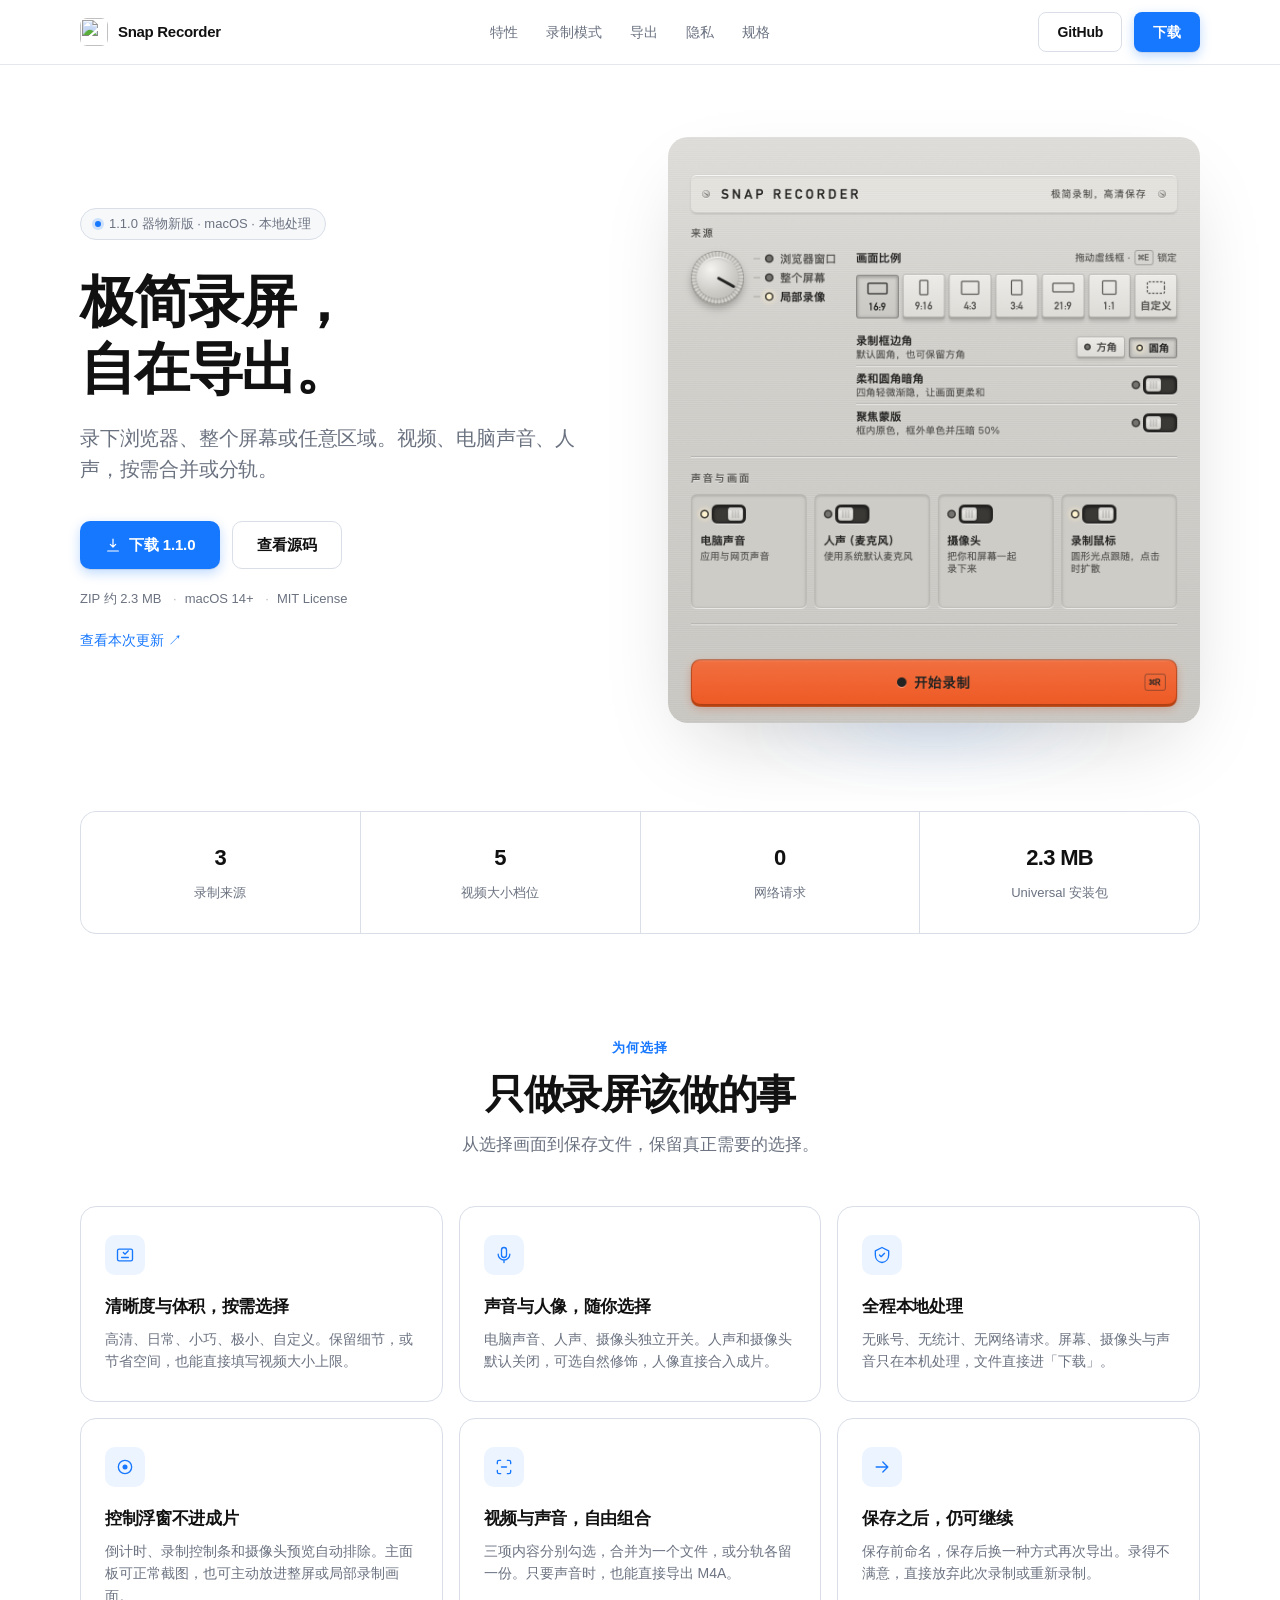
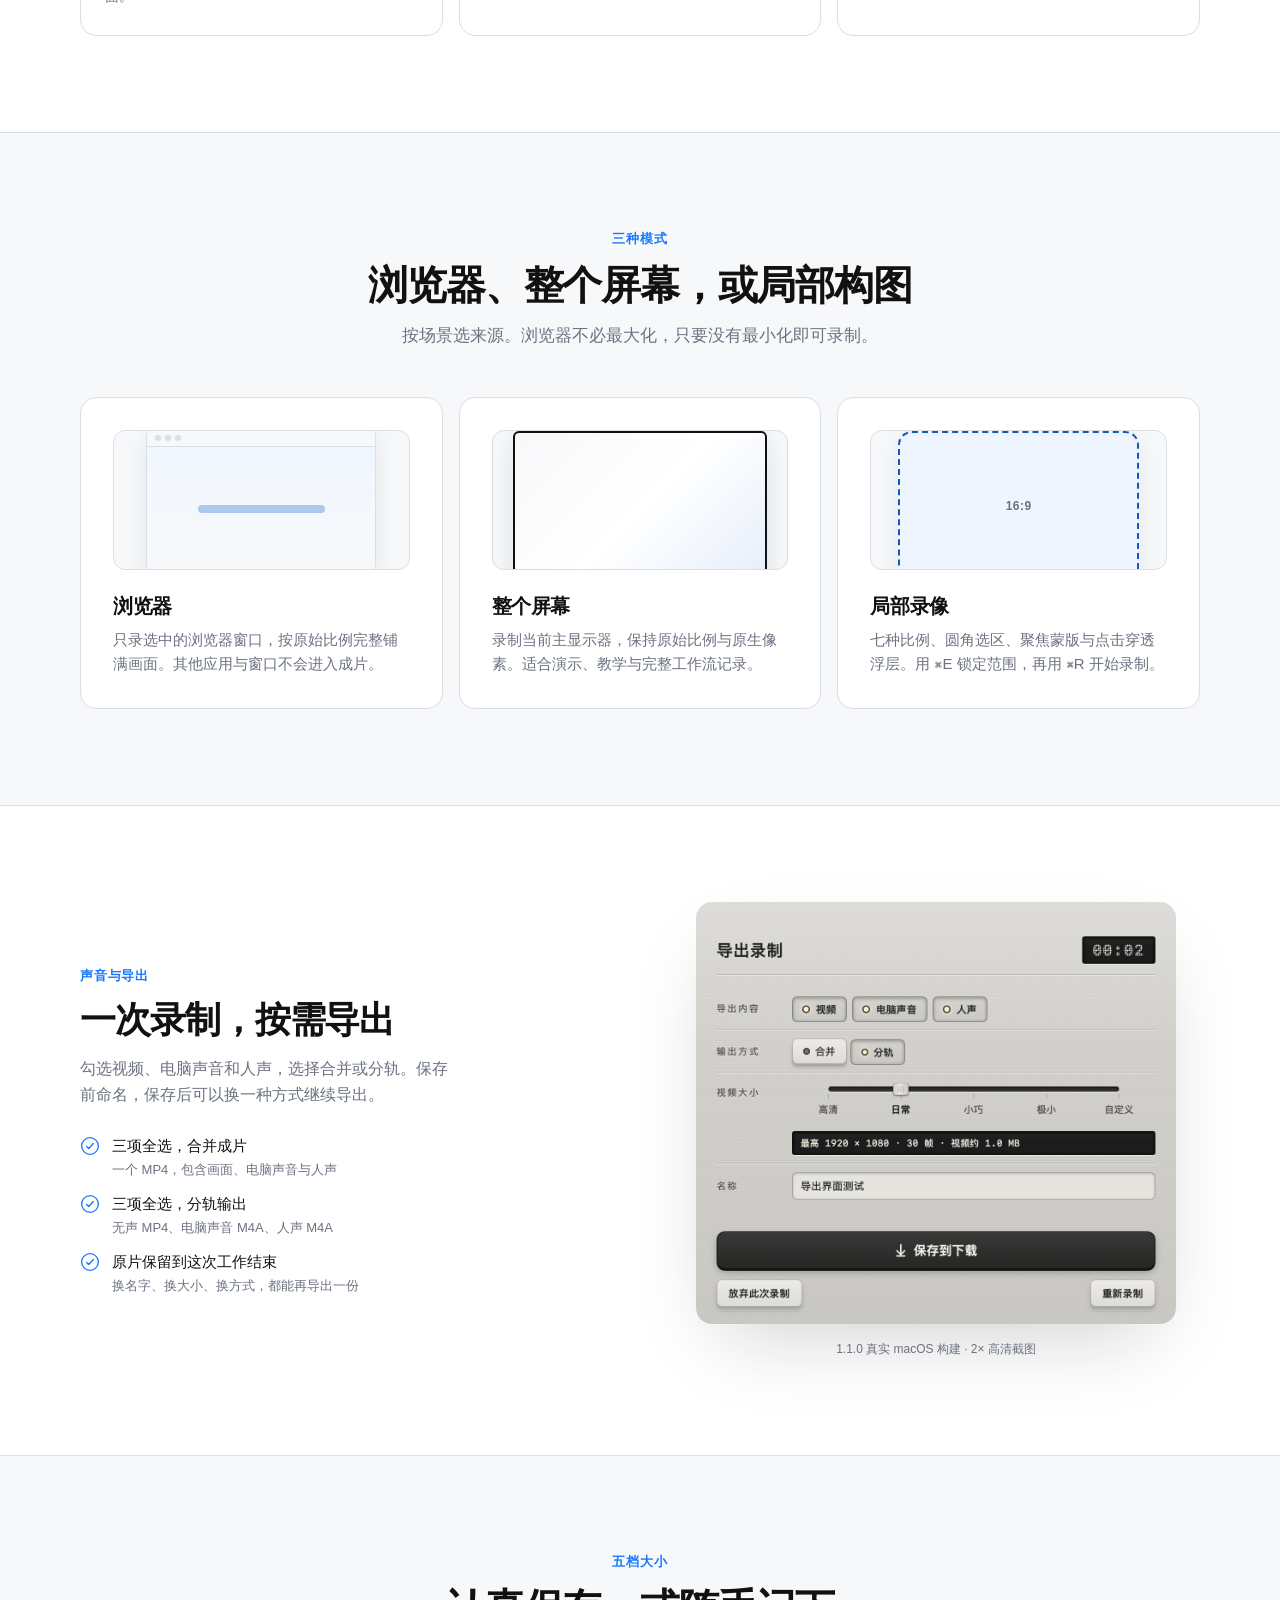
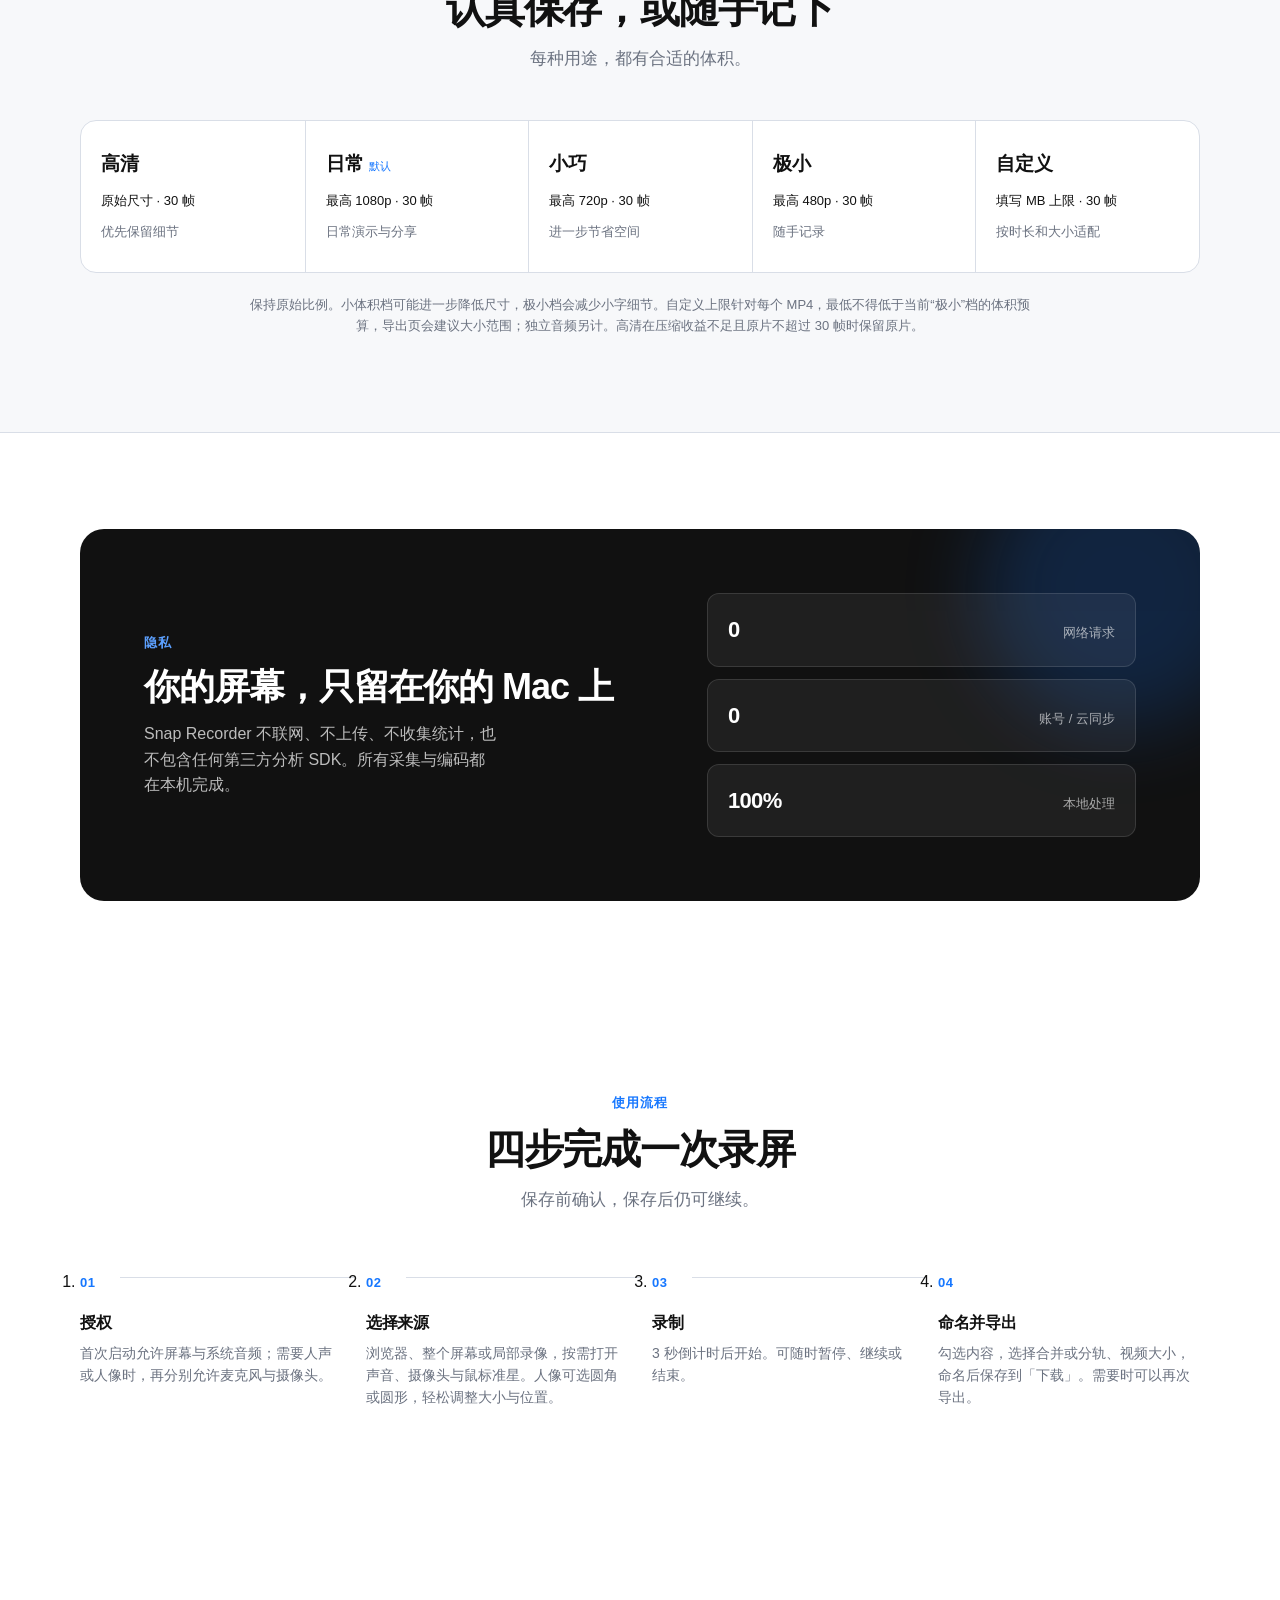
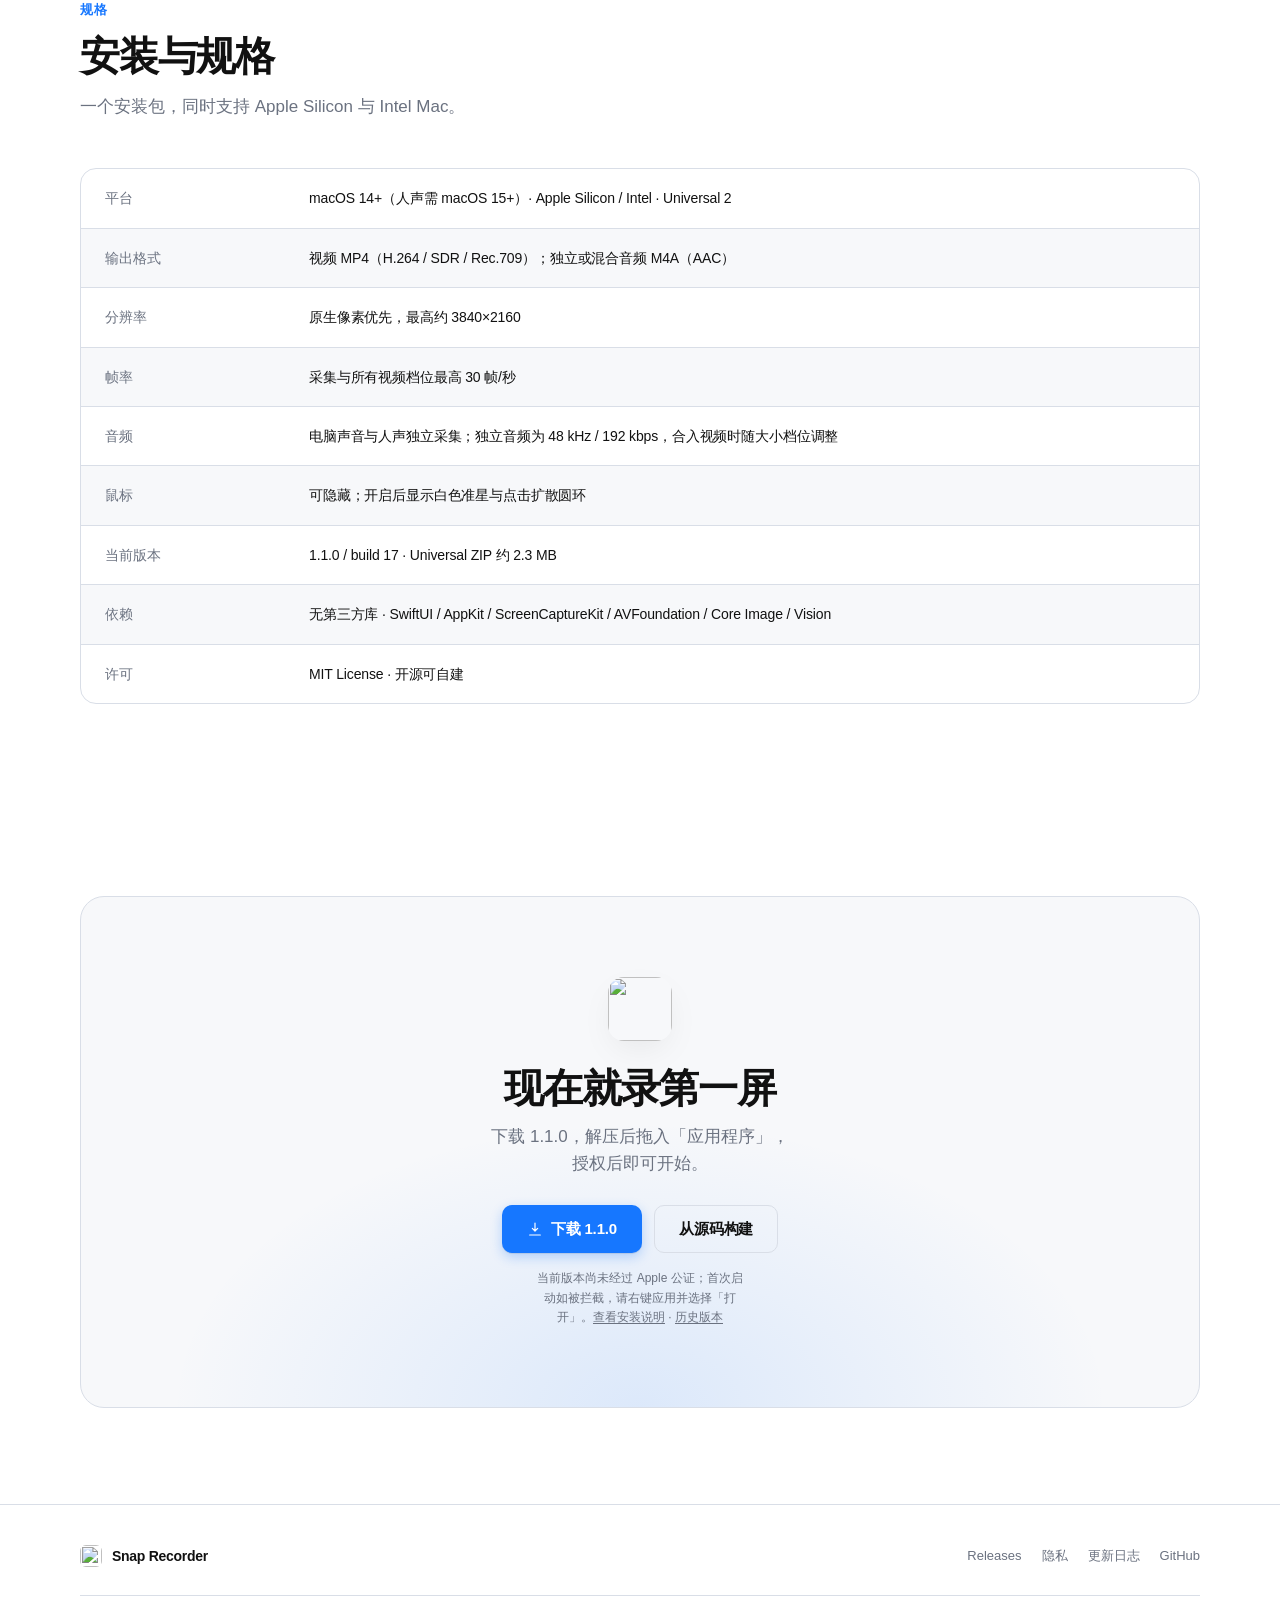
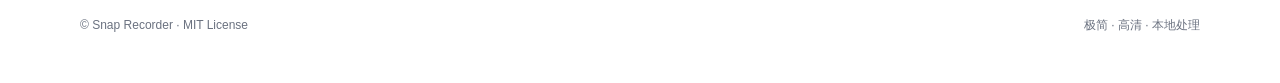
==== commit 51b7c4eb: "Finalize instrument release and quit behavior" ====
--- a/docs/index.html
+++ b/docs/index.html
@@ -1070,7 +1070,7 @@
           </li>
           <li class="step" data-od-id="step-2">
             <h3>选择来源</h3>
-            <p>浏览器、整个屏幕或局部录像，按需打开声音、摄像头与鼠标光点。人像可选圆角或圆形，轻松调整大小与位置。</p>
+            <p>浏览器、整个屏幕或局部录像，按需打开声音、摄像头与鼠标准星。人像可选圆角或圆形，轻松调整大小与位置。</p>
           </li>
           <li class="step" data-od-id="step-3">
             <h3>录制</h3>
@@ -1097,8 +1097,8 @@
           <div class="spec-row"><dt>分辨率</dt><dd>原生像素优先，最高约 3840×2160</dd></div>
           <div class="spec-row"><dt>帧率</dt><dd>采集与所有视频档位最高 30 帧/秒</dd></div>
           <div class="spec-row"><dt>音频</dt><dd>电脑声音与人声独立采集；独立音频为 48 kHz / 192 kbps，合入视频时随大小档位调整</dd></div>
-          <div class="spec-row"><dt>鼠标</dt><dd>可隐藏；开启后显示光点、光晕与点击波纹</dd></div>
-          <div class="spec-row"><dt>当前版本</dt><dd>1.1.0 / build 16 · Universal ZIP 约 2.3 MB</dd></div>
+          <div class="spec-row"><dt>鼠标</dt><dd>可隐藏；开启后显示白色准星与点击扩散圆环</dd></div>
+          <div class="spec-row"><dt>当前版本</dt><dd>1.1.0 / build 17 · Universal ZIP 约 2.3 MB</dd></div>
           <div class="spec-row"><dt>依赖</dt><dd>无第三方库 · SwiftUI / AppKit / ScreenCaptureKit / AVFoundation / Core Image / Vision</dd></div>
           <div class="spec-row"><dt>许可</dt><dd>MIT License · 开源可自建</dd></div>
         </dl>
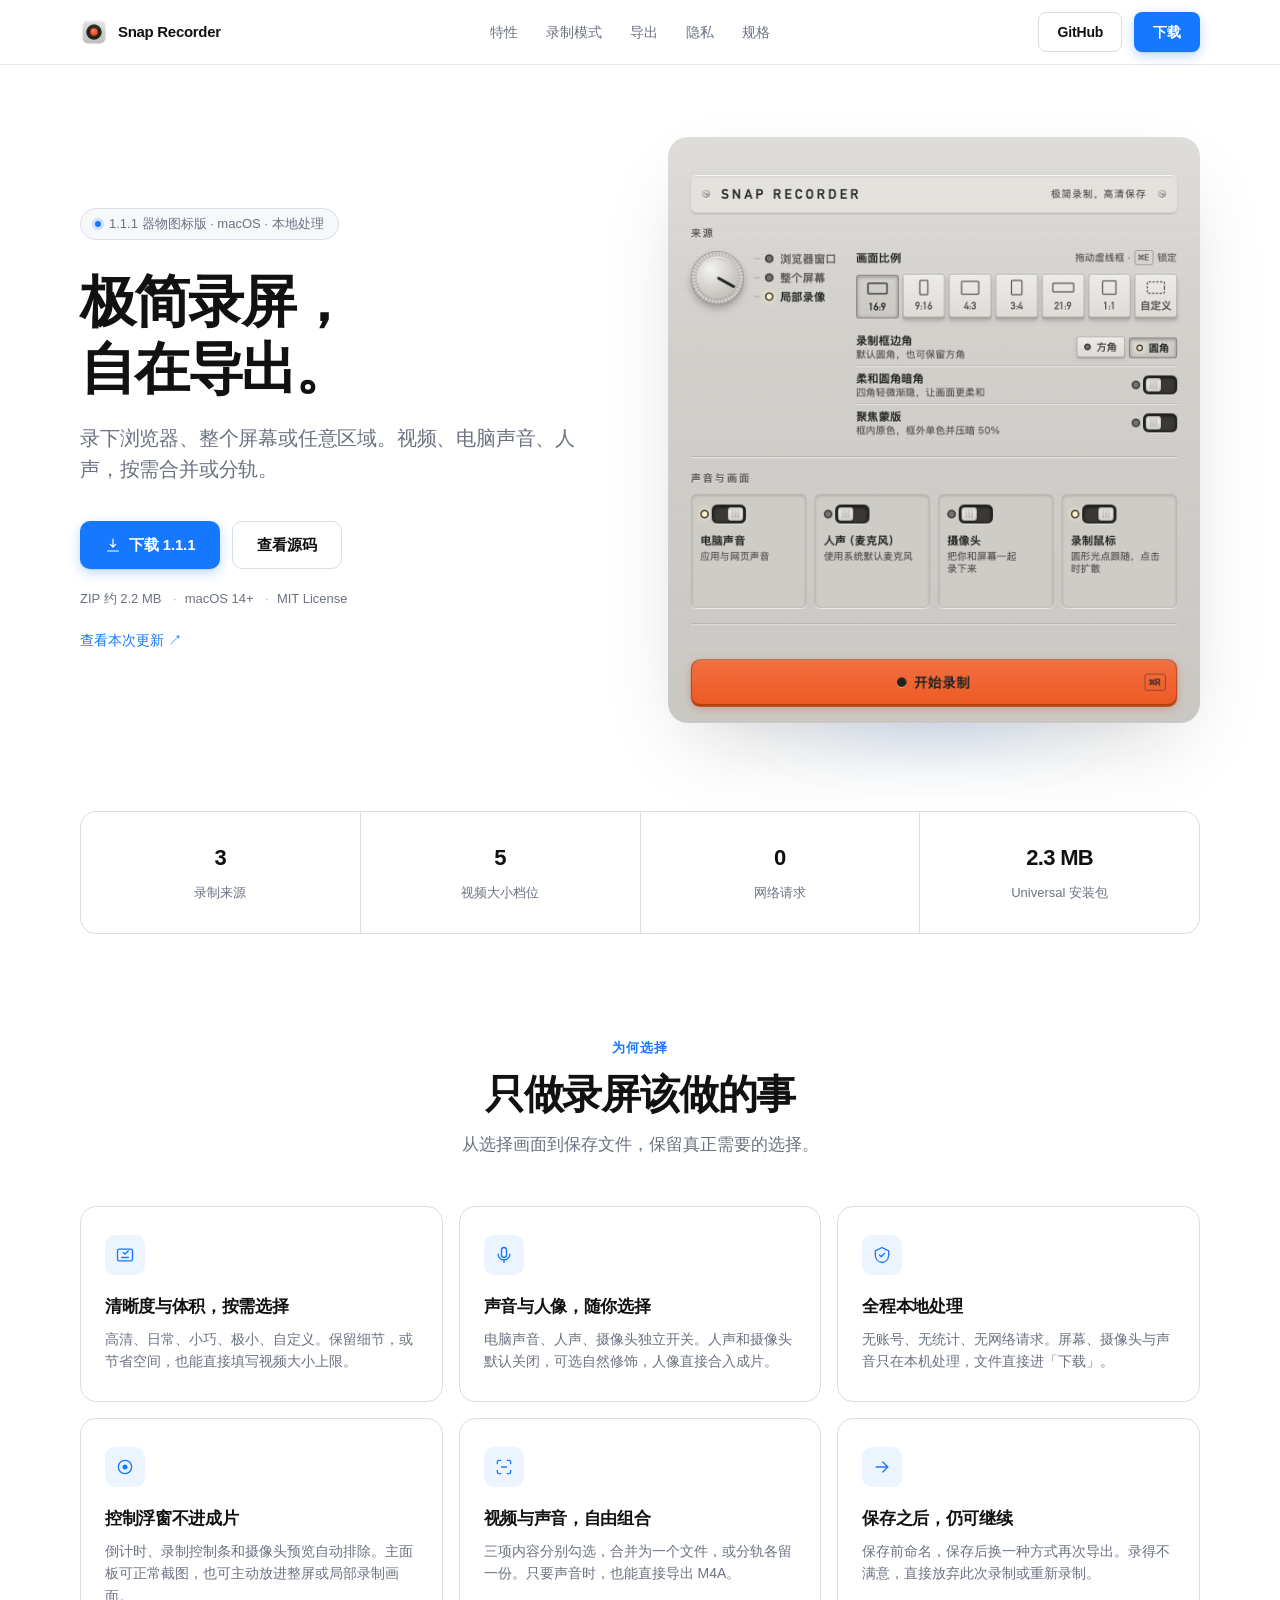
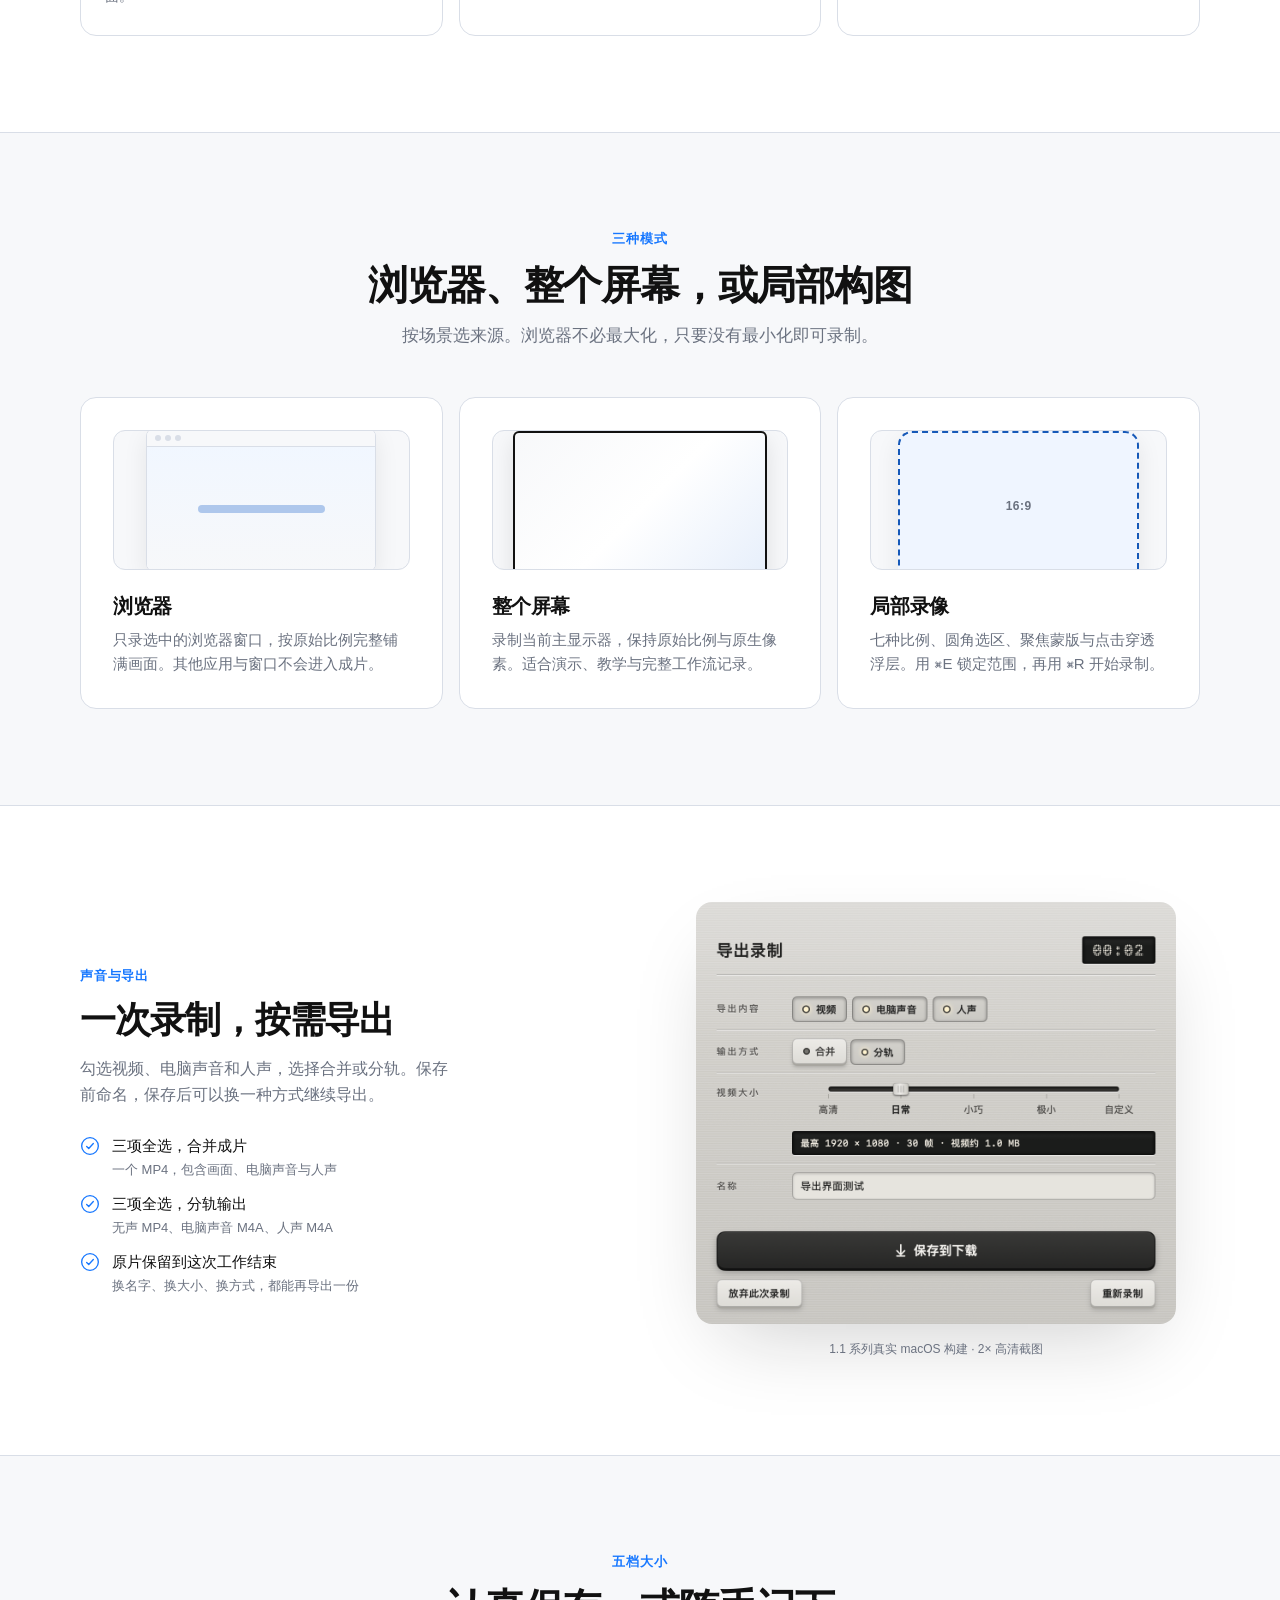
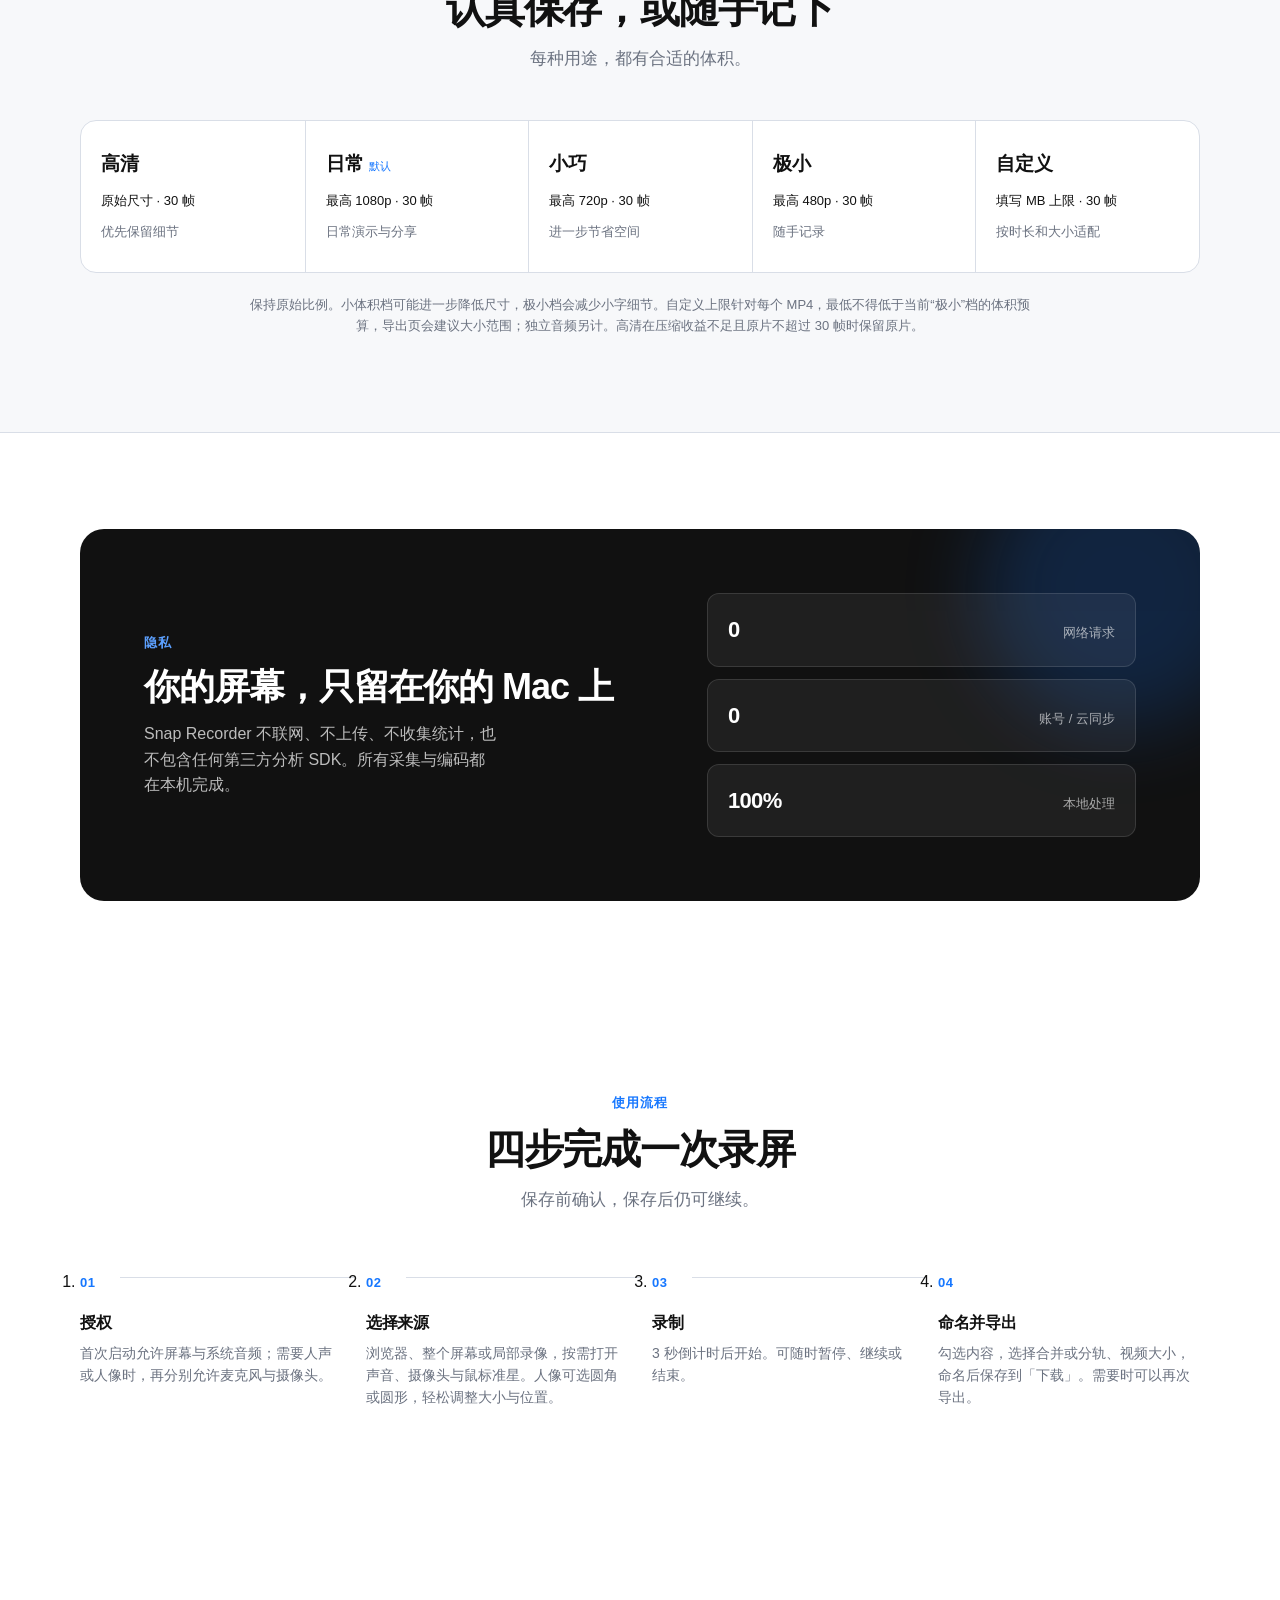
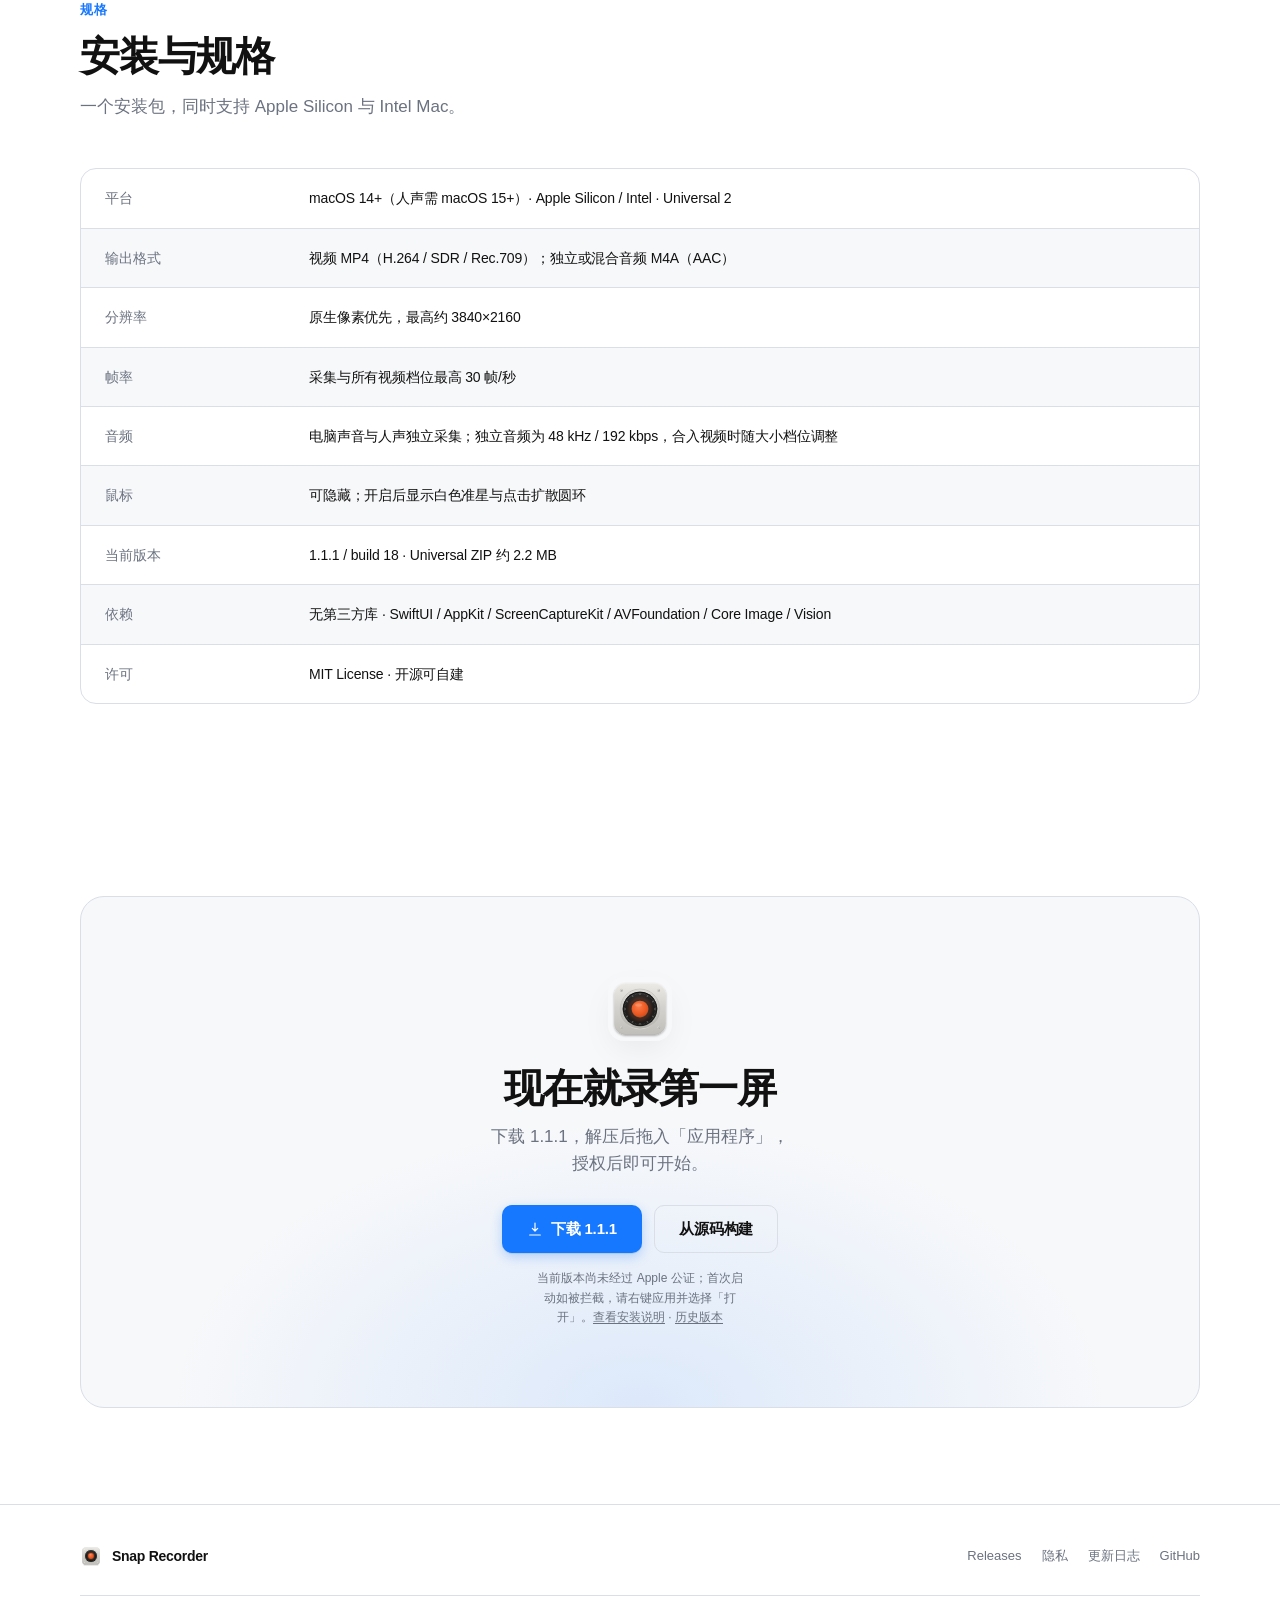
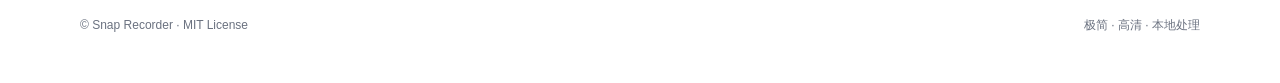
==== commit 4fe91d0c: "Adopt instrument application icon" ====
--- a/docs/index.html
+++ b/docs/index.html
@@ -4,7 +4,7 @@
   <meta charset="utf-8" />
   <meta name="viewport" content="width=device-width, initial-scale=1" />
   <title>Snap Recorder — 极简录屏，自在导出</title>
-  <meta name="description" content="Snap Recorder 1.1.0：器物风格的极简 macOS 录屏工具。录制浏览器、整个屏幕或局部区域，视频与声音可合并或分轨。" />
+  <meta name="description" content="Snap Recorder 1.1.1：器物风格的极简 macOS 录屏工具。录制浏览器、整个屏幕或局部区域，视频与声音可合并或分轨。" />
   <meta name="theme-color" content="#ffffff" />
   <meta property="og:type" content="website" />
   <meta property="og:title" content="Snap Recorder — 极简录屏，自在导出" />
@@ -822,7 +822,7 @@
       </nav>
       <div class="nav-actions">
         <a class="btn btn-ghost" href="https://github.com/shuyan-5200/snap-recorder" target="_blank" rel="noopener">GitHub</a>
-        <a class="btn btn-primary" data-od-id="nav-download" href="https://github.com/shuyan-5200/snap-recorder/releases/download/v1.1.0/Snap-Recorder-v1.1.0-macOS-universal.zip">下载</a>
+        <a class="btn btn-primary" data-od-id="nav-download" href="https://github.com/shuyan-5200/snap-recorder/releases/download/v1.1.1/Snap-Recorder-v1.1.1-macOS-universal.zip">下载</a>
       </div>
     </div>
   </header>
@@ -833,30 +833,30 @@
         <div class="hero-copy">
         <div class="eyebrow" data-od-id="hero-eyebrow">
           <span class="dot" aria-hidden="true"></span>
-          1.1.0 器物新版 · macOS · 本地处理
+          1.1.1 器物图标版 · macOS · 本地处理
         </div>
         <h1 data-od-id="hero-title">极简录屏，<br />自在导出。</h1>
         <p class="hero-lead" data-od-id="hero-lead">
           录下浏览器、整个屏幕或任意区域。视频、电脑声音、人声，按需合并或分轨。
         </p>
         <div class="hero-ctas">
-          <a class="btn btn-primary btn-lg" data-od-id="hero-cta-download" href="https://github.com/shuyan-5200/snap-recorder/releases/download/v1.1.0/Snap-Recorder-v1.1.0-macOS-universal.zip">
+          <a class="btn btn-primary btn-lg" data-od-id="hero-cta-download" href="https://github.com/shuyan-5200/snap-recorder/releases/download/v1.1.1/Snap-Recorder-v1.1.1-macOS-universal.zip">
             <svg width="16" height="16" viewBox="0 0 24 24" fill="none" aria-hidden="true"><path d="M12 3v12m0 0l-4-4m4 4l4-4M4 21h16" stroke="currentColor" stroke-width="1.8" stroke-linecap="round" stroke-linejoin="round"/></svg>
-            下载 1.1.0
+            下载 1.1.1
           </a>
           <a class="btn btn-ghost btn-lg" data-od-id="hero-cta-source" href="https://github.com/shuyan-5200/snap-recorder" target="_blank" rel="noopener">查看源码</a>
         </div>
         <p class="hero-meta" data-od-id="hero-meta">
-          <span>ZIP 约 2.3 MB</span>
+          <span>ZIP 约 2.2 MB</span>
           <span>macOS 14+</span>
           <span>MIT License</span>
         </p>
 
-        <p class="hero-update"><a href="https://github.com/shuyan-5200/snap-recorder/releases/tag/v1.1.0" target="_blank" rel="noopener">查看本次更新 ↗</a></p>
+        <p class="hero-update"><a href="https://github.com/shuyan-5200/snap-recorder/releases/tag/v1.1.1" target="_blank" rel="noopener">查看本次更新 ↗</a></p>
         </div>
         <div class="hero-visual" data-od-id="hero-visual">
           <div class="hero-frame">
-            <img src="images/snap-recorder-main.png" alt="Snap Recorder 1.1.0 真实器物界面：局部录像比例、画面选项与声音和画面开关" width="560" height="617" fetchpriority="high" />
+            <img src="images/snap-recorder-main.png" alt="Snap Recorder 1.1 系列真实器物界面：局部录像比例、画面选项与声音和画面开关" width="560" height="617" fetchpriority="high" />
           </div>
           <div class="hero-glow" aria-hidden="true"></div>
         </div>
@@ -1005,8 +1005,8 @@
             </ul>
           </div>
           <figure class="product-shot" data-od-id="export-options">
-            <img src="images/snap-recorder-export.png" width="560" height="492" loading="lazy" alt="Snap Recorder 1.1.0 真实导出界面：内容、输出方式、五档视频大小与名称" />
-            <figcaption>1.1.0 真实 macOS 构建 · 2× 高清截图</figcaption>
+            <img src="images/snap-recorder-export.png" width="560" height="492" loading="lazy" alt="Snap Recorder 1.1 系列真实导出界面：内容、输出方式、五档视频大小与名称" />
+            <figcaption>1.1 系列真实 macOS 构建 · 2× 高清截图</figcaption>
           </figure>
         </div>
       </div>
@@ -1098,7 +1098,7 @@
           <div class="spec-row"><dt>帧率</dt><dd>采集与所有视频档位最高 30 帧/秒</dd></div>
           <div class="spec-row"><dt>音频</dt><dd>电脑声音与人声独立采集；独立音频为 48 kHz / 192 kbps，合入视频时随大小档位调整</dd></div>
           <div class="spec-row"><dt>鼠标</dt><dd>可隐藏；开启后显示白色准星与点击扩散圆环</dd></div>
-          <div class="spec-row"><dt>当前版本</dt><dd>1.1.0 / build 17 · Universal ZIP 约 2.3 MB</dd></div>
+          <div class="spec-row"><dt>当前版本</dt><dd>1.1.1 / build 18 · Universal ZIP 约 2.2 MB</dd></div>
           <div class="spec-row"><dt>依赖</dt><dd>无第三方库 · SwiftUI / AppKit / ScreenCaptureKit / AVFoundation / Core Image / Vision</dd></div>
           <div class="spec-row"><dt>许可</dt><dd>MIT License · 开源可自建</dd></div>
         </dl>
@@ -1110,11 +1110,11 @@
         <div class="final-card">
           <img src="images/snap-recorder-icon.svg" alt="" width="64" height="64" />
           <h2>现在就录第一屏</h2>
-          <p>下载 1.1.0，解压后拖入「应用程序」，授权后即可开始。</p>
+          <p>下载 1.1.1，解压后拖入「应用程序」，授权后即可开始。</p>
           <div class="final-actions">
-            <a class="btn btn-primary btn-lg" data-od-id="final-download" href="https://github.com/shuyan-5200/snap-recorder/releases/download/v1.1.0/Snap-Recorder-v1.1.0-macOS-universal.zip">
+            <a class="btn btn-primary btn-lg" data-od-id="final-download" href="https://github.com/shuyan-5200/snap-recorder/releases/download/v1.1.1/Snap-Recorder-v1.1.1-macOS-universal.zip">
               <svg width="16" height="16" viewBox="0 0 24 24" fill="none" aria-hidden="true"><path d="M12 3v12m0 0l-4-4m4 4l4-4M4 21h16" stroke="currentColor" stroke-width="1.8" stroke-linecap="round" stroke-linejoin="round"/></svg>
-              下载 1.1.0
+              下载 1.1.1
             </a>
             <a class="btn btn-ghost btn-lg" href="https://github.com/shuyan-5200/snap-recorder" target="_blank" rel="noopener">从源码构建</a>
           </div>
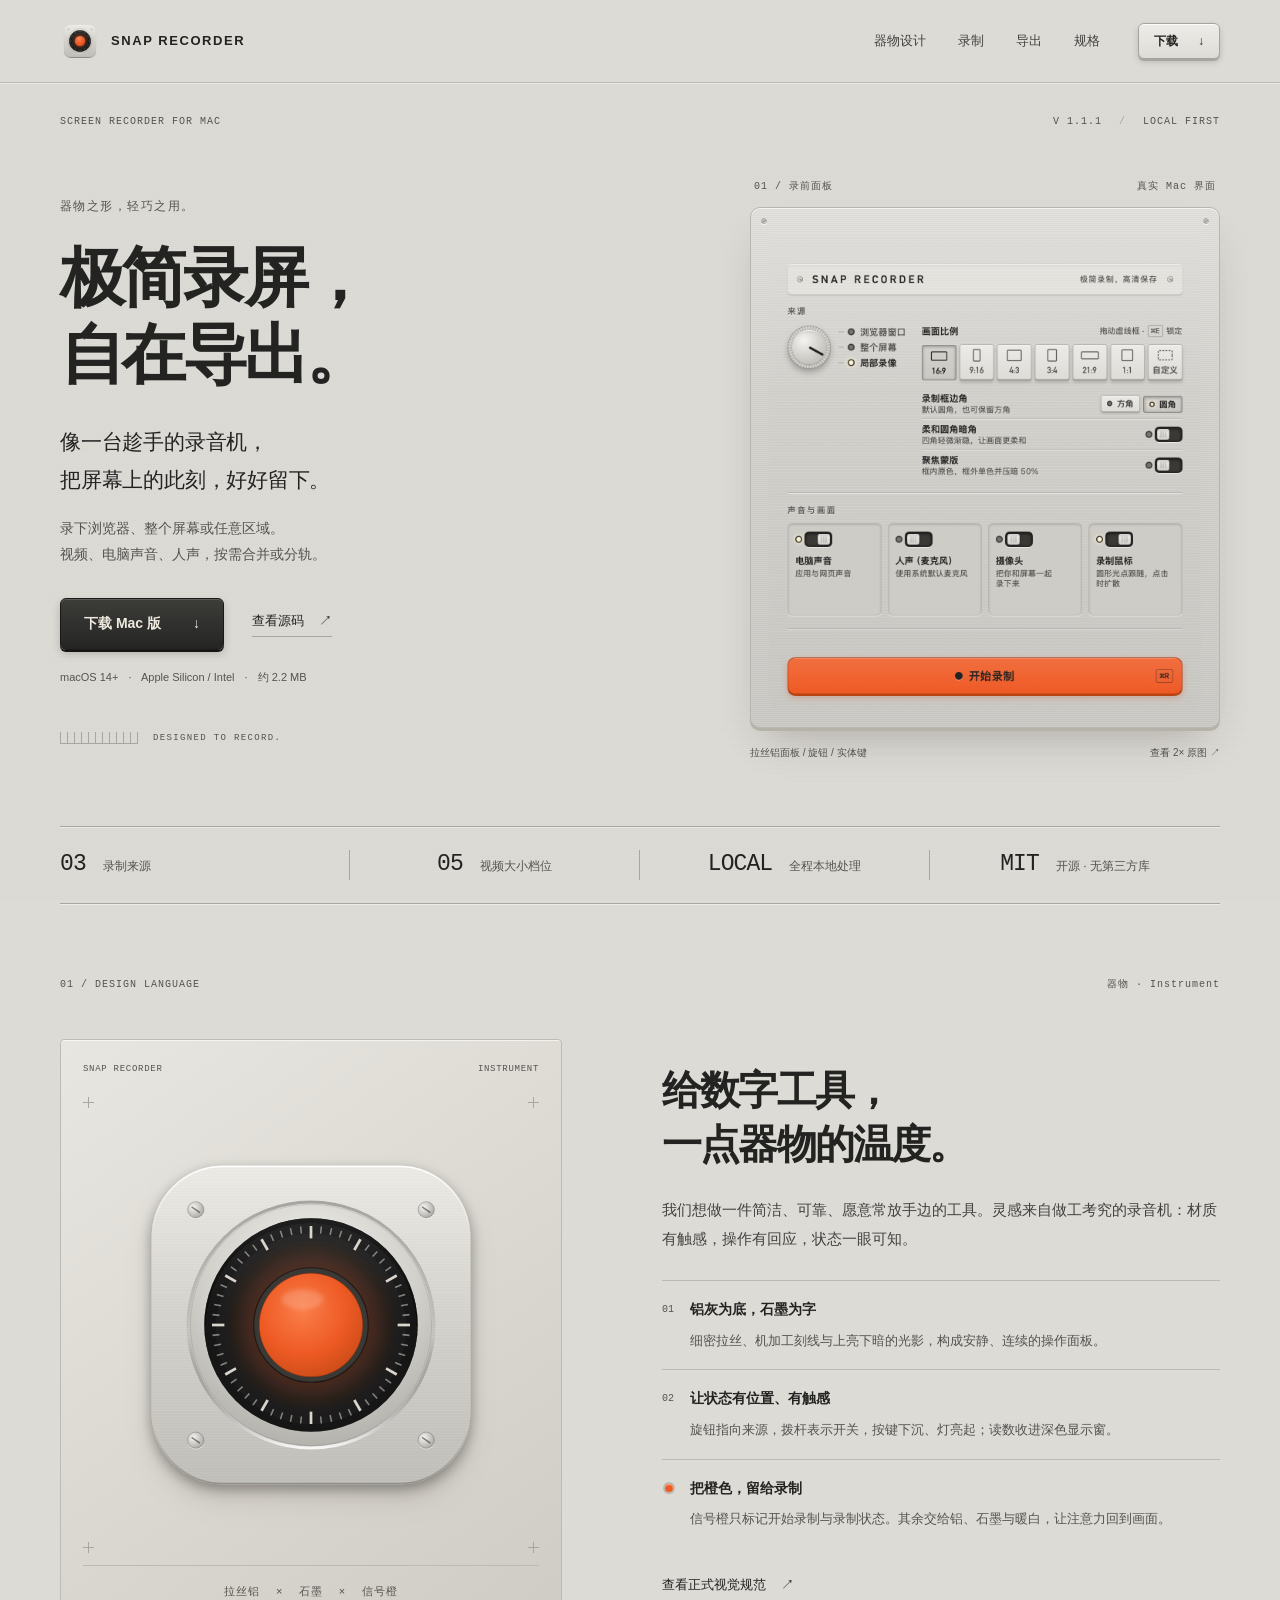
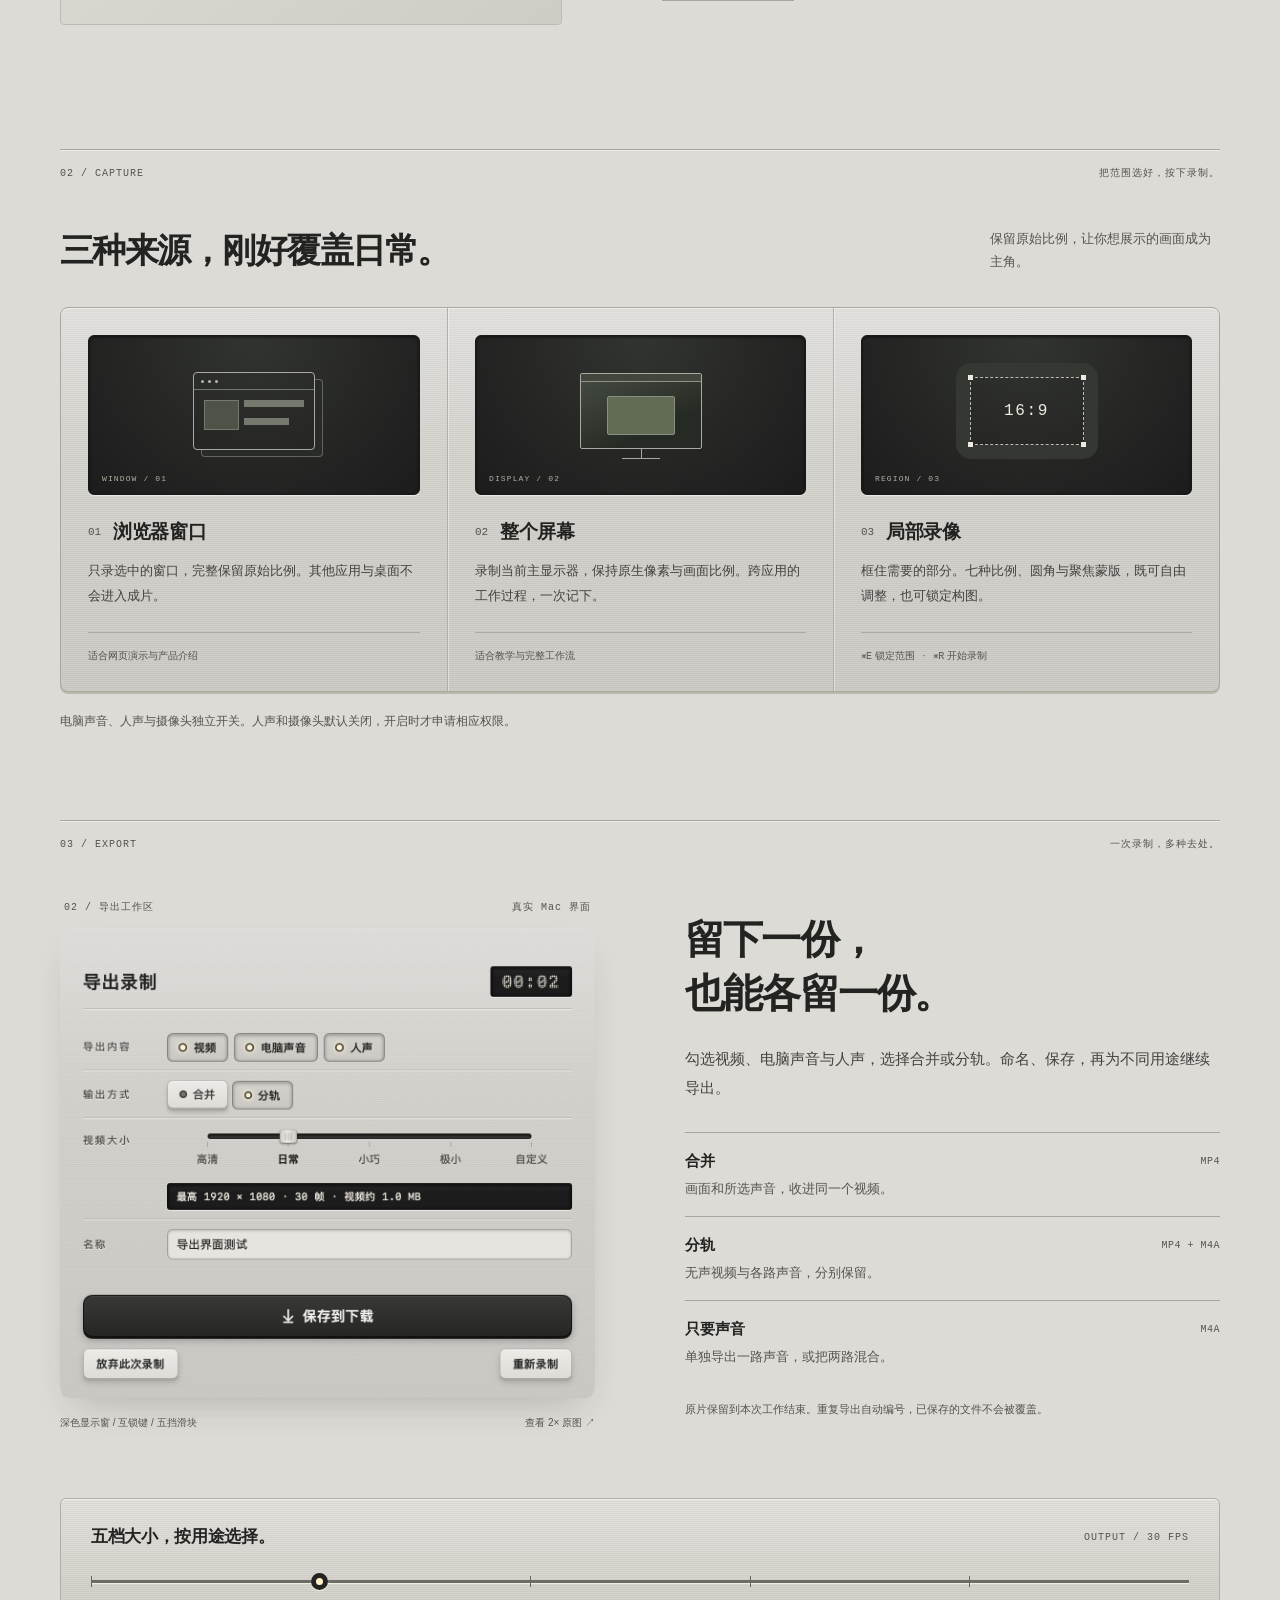
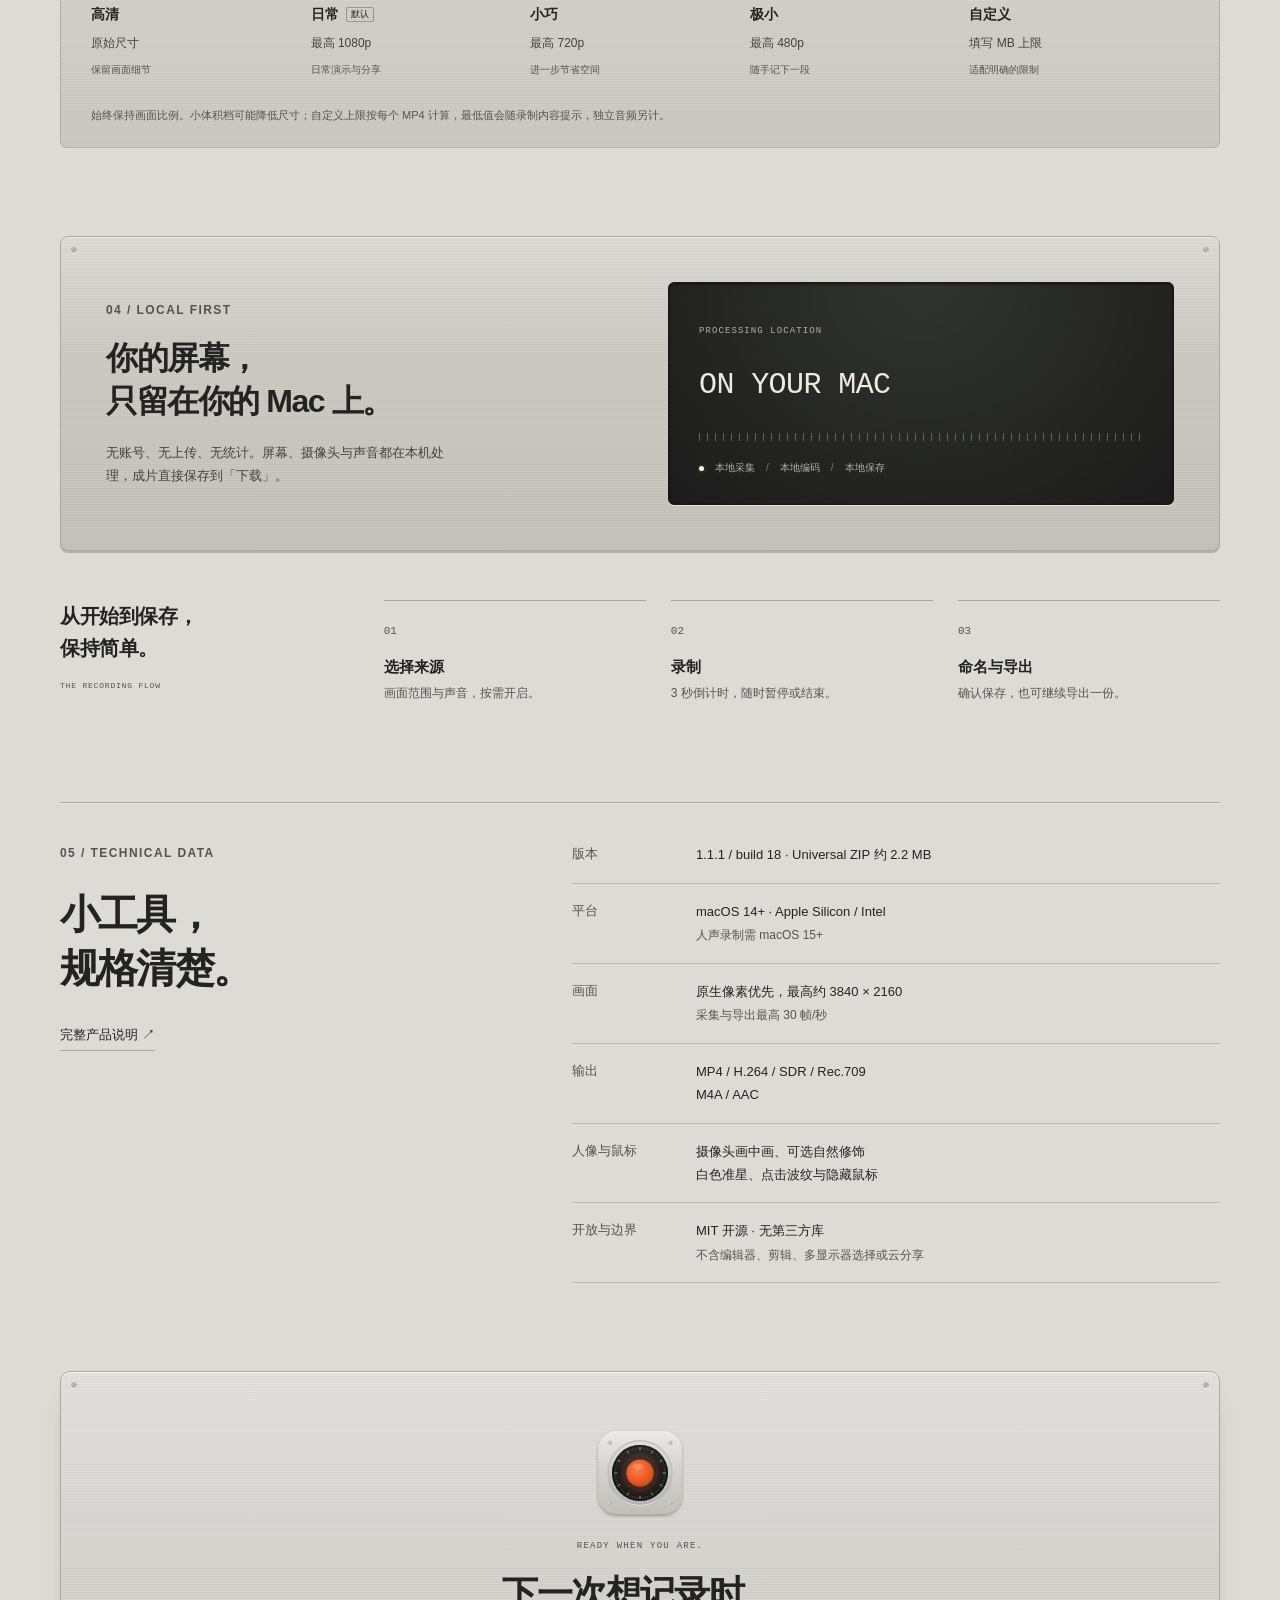
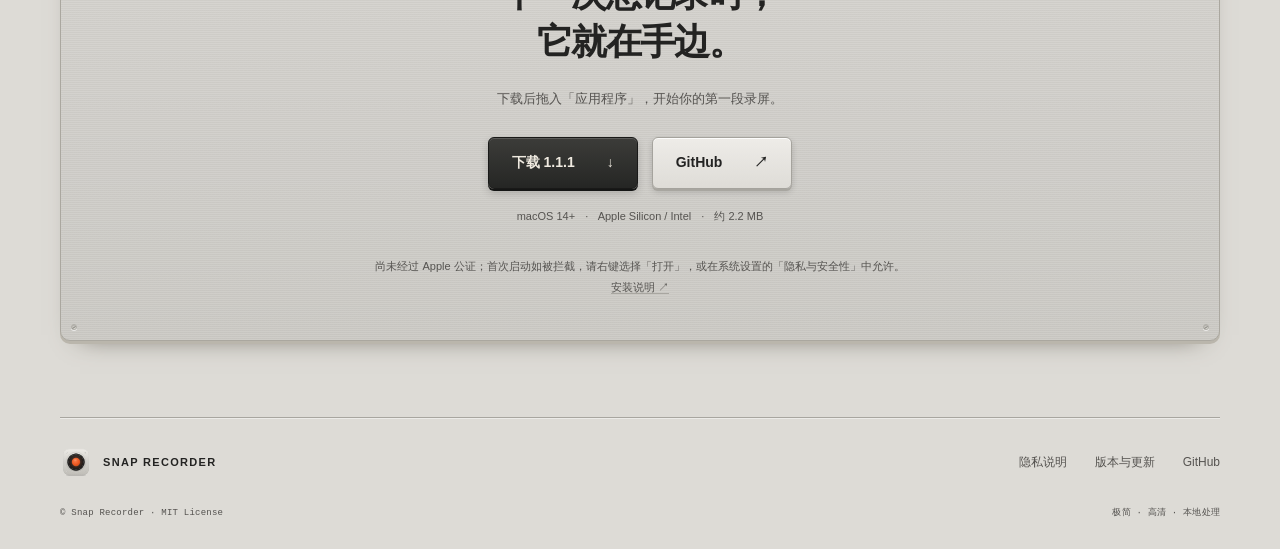
==== commit acddb593: "Refresh product site with Instrument visual language" ====
--- a/docs/index.html
+++ b/docs/index.html
@@ -1,1146 +1,221 @@
-<!DOCTYPE html>
+<!doctype html>
 <html lang="zh-CN">
 <head>
-  <meta charset="utf-8" />
-  <meta name="viewport" content="width=device-width, initial-scale=1" />
+  <meta charset="utf-8">
+  <meta name="viewport" content="width=device-width, initial-scale=1">
   <title>Snap Recorder — 极简录屏，自在导出</title>
-  <meta name="description" content="Snap Recorder 1.1.1：器物风格的极简 macOS 录屏工具。录制浏览器、整个屏幕或局部区域，视频与声音可合并或分轨。" />
-  <meta name="theme-color" content="#ffffff" />
-  <meta property="og:type" content="website" />
-  <meta property="og:title" content="Snap Recorder — 极简录屏，自在导出" />
-  <meta property="og:description" content="录下浏览器、整个屏幕或任意区域。视频、电脑声音、人声，按需合并或分轨。" />
-  <meta property="og:url" content="https://shuyan-5200.github.io/snap-recorder/" />
-  <meta property="og:image" content="https://shuyan-5200.github.io/snap-recorder/images/snap-recorder-main.png" />
-  <link rel="canonical" href="https://shuyan-5200.github.io/snap-recorder/" />
-  <link rel="icon" type="image/svg+xml" href="images/snap-recorder-icon.svg" />
-  <style>
-    :root {
-      --bg: #ffffff;
-      --surface: #f7f8fa;
-      --fg: #111111;
-      --muted: #6b7280;
-      --border: #d9dee7;
-      --accent: #1677ff;
-      --accent-hover: color-mix(in srgb, var(--accent) 82%, #111111);
-      --accent-soft: color-mix(in srgb, var(--accent) 8%, var(--bg));
-      --radius: 8px;
-      --radius-lg: 16px;
-      --font: -apple-system, BlinkMacSystemFont, "SF Pro Display", "SF Pro Text", "Segoe UI", "Helvetica Neue", Arial, sans-serif;
-      --shadow-sm: 0 1px 2px color-mix(in srgb, var(--fg) 4%, transparent);
-      --shadow-md: 0 12px 40px -16px color-mix(in srgb, var(--fg) 18%, transparent);
-      --shadow-lg: 0 32px 80px -28px color-mix(in srgb, var(--fg) 22%, transparent);
-      --max: 1120px;
-      --ease: cubic-bezier(0.22, 1, 0.36, 1);
-    }
-
-    *, *::before, *::after { box-sizing: border-box; margin: 0; padding: 0; }
-    html { scroll-behavior: smooth; -webkit-font-smoothing: antialiased; text-rendering: optimizeLegibility; }
-    body {
-      font-family: var(--font);
-      background: var(--bg);
-      color: var(--fg);
-      line-height: 1.6;
-      font-size: 16px;
-    }
-    img { display: block; max-width: 100%; height: auto; }
-    a { color: inherit; text-decoration: none; }
-    button { font: inherit; border: none; background: none; cursor: pointer; }
-    ul { list-style: none; }
-
-    .wrap {
-      width: min(100% - 40px, var(--max));
-      margin-inline: auto;
-    }
-
-    /* —— Nav —— */
-    .nav {
-      position: sticky;
-      top: 0;
-      z-index: 50;
-      backdrop-filter: saturate(180%) blur(16px);
-      -webkit-backdrop-filter: saturate(180%) blur(16px);
-      background: color-mix(in srgb, var(--bg) 82%, transparent);
-      border-bottom: 1px solid color-mix(in srgb, var(--border) 70%, transparent);
-    }
-    .nav-inner {
-      display: flex;
-      align-items: center;
-      justify-content: space-between;
-      height: 64px;
-      gap: 24px;
-    }
-    .brand {
-      display: inline-flex;
-      align-items: center;
-      gap: 10px;
-      font-weight: 600;
-      font-size: 15px;
-      letter-spacing: -0.02em;
-    }
-    .brand img {
-      width: 28px;
-      height: 28px;
-      border-radius: 7px;
-    }
-    .nav-links {
-      display: flex;
-      align-items: center;
-      gap: 28px;
-    }
-    .nav-links a {
-      font-size: 14px;
-      color: var(--muted);
-      transition: color 0.2s var(--ease);
-    }
-    .nav-links a:hover { color: var(--fg); }
-    .nav-actions { display: flex; align-items: center; gap: 12px; }
-
-    .btn {
-      display: inline-flex;
-      align-items: center;
-      justify-content: center;
-      gap: 8px;
-      height: 40px;
-      padding: 0 18px;
-      border-radius: var(--radius);
-      font-size: 14px;
-      font-weight: 600;
-      letter-spacing: -0.01em;
-      transition: background 0.2s var(--ease), color 0.2s var(--ease), box-shadow 0.2s var(--ease), border-color 0.2s var(--ease), transform 0.2s var(--ease);
-      white-space: nowrap;
-      border: 1px solid transparent;
-    }
-    .btn:active { transform: scale(0.98); }
-    .btn-primary {
-      background: var(--accent);
-      color: #ffffff;
-      box-shadow: 0 1px 0 color-mix(in srgb, var(--fg) 8%, transparent), 0 4px 12px color-mix(in srgb, var(--accent) 28%, transparent);
-    }
-    .btn-primary:hover { background: var(--accent-hover); }
-    .btn-ghost {
-      background: transparent;
-      color: var(--fg);
-      border-color: var(--border);
-    }
-    .btn-ghost:hover { background: var(--surface); }
-    .btn-lg {
-      height: 48px;
-      padding: 0 24px;
-      font-size: 15px;
-      border-radius: 10px;
-    }
-    .btn-white {
-      background: #ffffff;
-      color: var(--accent);
-      box-shadow: var(--shadow-sm);
-    }
-    .btn-white:hover { background: var(--surface); }
-
-    /* —— Hero —— */
-    .hero {
-      padding: 72px 0 40px;
-      text-align: center;
-    }
-    .eyebrow {
-      display: inline-flex;
-      align-items: center;
-      gap: 8px;
-      height: 32px;
-      padding: 0 14px;
-      border-radius: 999px;
-      background: var(--surface);
-      border: 1px solid var(--border);
-      color: var(--muted);
-      font-size: 13px;
-      font-weight: 500;
-      margin-bottom: 28px;
-    }
-    .eyebrow .dot {
-      width: 6px;
-      height: 6px;
-      border-radius: 50%;
-      background: var(--accent);
-      box-shadow: 0 0 0 3px color-mix(in srgb, var(--accent) 18%, transparent);
-    }
-    .hero h1 {
-      font-size: clamp(40px, 6.5vw, 64px);
-      font-weight: 700;
-      letter-spacing: -0.04em;
-      line-height: 1.08;
-      max-width: 12em;
-      margin: 0 auto 20px;
-    }
-    .hero-lead {
-      font-size: clamp(17px, 2vw, 20px);
-      color: var(--muted);
-      line-height: 1.55;
-      max-width: 36ch;
-      margin: 0 auto 36px;
-      letter-spacing: -0.01em;
-    }
-    .hero-ctas {
-      display: flex;
-      flex-wrap: wrap;
-      justify-content: center;
-      gap: 12px;
-      margin-bottom: 20px;
-    }
-    .hero-meta {
-      font-size: 13px;
-      color: var(--muted);
-    }
-    .hero-meta span + span::before {
-      content: "·";
-      margin: 0 8px;
-      opacity: 0.5;
-    }
-
-    .hero-visual {
-      margin-top: 56px;
-      position: relative;
-    }
-    .hero-frame {
-      position: relative;
-      border-radius: 20px;
-      border: 1px solid var(--border);
-      background: var(--surface);
-      padding: 16px;
-      box-shadow: var(--shadow-lg);
-      overflow: hidden;
-    }
-    .hero-frame::before {
-      content: "";
-      position: absolute;
-      inset: 0;
-      background:
-        radial-gradient(ellipse 80% 50% at 50% 0%, color-mix(in srgb, var(--accent) 10%, transparent), transparent 70%);
-      pointer-events: none;
-    }
-    .hero-frame img {
-      position: relative;
-      width: 100%;
-      border-radius: 12px;
-      border: 1px solid var(--border);
-      background: var(--bg);
-      box-shadow: var(--shadow-md);
-    }
-    .hero-glow {
-      position: absolute;
-      left: 50%;
-      bottom: -40px;
-      transform: translateX(-50%);
-      width: 70%;
-      height: 80px;
-      background: radial-gradient(ellipse, color-mix(in srgb, var(--accent) 16%, transparent), transparent 70%);
-      filter: blur(24px);
-      pointer-events: none;
-      z-index: -1;
-    }
-
-    /* —— Trust strip —— */
-    .trust {
-      padding: 48px 0 8px;
-    }
-    .trust-row {
-      display: grid;
-      grid-template-columns: repeat(4, 1fr);
-      gap: 1px;
-      background: var(--border);
-      border: 1px solid var(--border);
-      border-radius: var(--radius-lg);
-      overflow: hidden;
-    }
-    .trust-item {
-      background: var(--bg);
-      padding: 28px 20px;
-      text-align: center;
-    }
-    .trust-item strong {
-      display: block;
-      font-size: 22px;
-      font-weight: 700;
-      letter-spacing: -0.03em;
-      margin-bottom: 4px;
-    }
-    .trust-item span {
-      font-size: 13px;
-      color: var(--muted);
-    }
-
-    /* —— Sections —— */
-    section { padding: 96px 0; }
-    .section-head {
-      max-width: 560px;
-      margin-bottom: 48px;
-    }
-    .section-head.center {
-      text-align: center;
-      margin-inline: auto;
-    }
-    .kicker {
-      display: block;
-      font-size: 13px;
-      font-weight: 600;
-      letter-spacing: 0.06em;
-      text-transform: uppercase;
-      color: var(--accent);
-      margin-bottom: 12px;
-    }
-    .section-head h2 {
-      font-size: clamp(28px, 3.6vw, 40px);
-      font-weight: 700;
-      letter-spacing: -0.03em;
-      line-height: 1.15;
-      margin-bottom: 14px;
-    }
-    .section-head p {
-      font-size: 17px;
-      color: var(--muted);
-      line-height: 1.6;
-    }
-
-    /* —— Features —— */
-    .features-grid {
-      display: grid;
-      grid-template-columns: repeat(3, 1fr);
-      gap: 16px;
-    }
-    .feature-card {
-      background: var(--bg);
-      border: 1px solid var(--border);
-      border-radius: var(--radius-lg);
-      padding: 28px 24px;
-      transition: border-color 0.2s var(--ease), box-shadow 0.2s var(--ease);
-    }
-    .feature-card:hover {
-      border-color: color-mix(in srgb, var(--accent) 35%, var(--border));
-      box-shadow: var(--shadow-sm);
-    }
-    .feature-icon {
-      width: 40px;
-      height: 40px;
-      border-radius: 10px;
-      background: var(--accent-soft);
-      color: var(--accent);
-      display: grid;
-      place-items: center;
-      margin-bottom: 18px;
-    }
-    .feature-icon svg { width: 20px; height: 20px; }
-    .feature-card h3 {
-      font-size: 17px;
-      font-weight: 600;
-      letter-spacing: -0.02em;
-      margin-bottom: 8px;
-    }
-    .feature-card p {
-      font-size: 14px;
-      color: var(--muted);
-      line-height: 1.6;
-    }
-
-    /* —— Modes —— */
-    .modes {
-      background: var(--surface);
-      border-block: 1px solid var(--border);
-    }
-    .modes-grid {
-      display: grid;
-      grid-template-columns: repeat(3, 1fr);
-      gap: 16px;
-    }
-    .mode-card {
-      background: var(--bg);
-      border: 1px solid var(--border);
-      border-radius: var(--radius-lg);
-      padding: 32px;
-      display: flex;
-      flex-direction: column;
-      gap: 20px;
-      min-height: 280px;
-    }
-    .mode-visual {
-      height: 140px;
-      border-radius: 12px;
-      background: var(--surface);
-      border: 1px solid var(--border);
-      display: grid;
-      place-items: center;
-      overflow: hidden;
-      position: relative;
-    }
-    .mode-card h3 {
-      font-size: 20px;
-      font-weight: 600;
-      letter-spacing: -0.02em;
-      margin-bottom: 6px;
-    }
-    .mode-card p {
-      font-size: 15px;
-      color: var(--muted);
-      line-height: 1.6;
-    }
-
-    /* browser mock */
-    .mock-browser {
-      width: 78%;
-      aspect-ratio: 16/10;
-      background: var(--bg);
-      border-radius: 8px;
-      border: 1px solid var(--border);
-      box-shadow: 0 8px 24px color-mix(in srgb, var(--fg) 8%, transparent);
-      overflow: hidden;
-    }
-    .mock-browser-bar {
-      height: 18px;
-      background: var(--surface);
-      border-bottom: 1px solid var(--border);
-      display: flex;
-      align-items: center;
-      gap: 4px;
-      padding: 0 8px;
-    }
-    .mock-browser-bar i {
-      width: 6px;
-      height: 6px;
-      border-radius: 50%;
-      background: var(--border);
-    }
-    .mock-browser-body {
-      height: calc(100% - 18px);
-      background:
-        linear-gradient(180deg, color-mix(in srgb, var(--accent) 6%, var(--bg)), var(--surface));
-      display: grid;
-      place-items: center;
-    }
-    .mock-browser-body span {
-      width: 56%;
-      height: 8px;
-      border-radius: 4px;
-      background: color-mix(in srgb, var(--accent) 22%, var(--border));
-    }
-
-    /* screen mock */
-    .mock-screen {
-      width: 86%;
-      aspect-ratio: 16/10;
-      border-radius: 6px;
-      border: 2px solid var(--fg);
-      background:
-        linear-gradient(135deg, var(--surface), var(--bg) 50%, color-mix(in srgb, var(--accent) 8%, var(--surface)));
-      box-shadow: 0 8px 24px color-mix(in srgb, var(--fg) 10%, transparent);
-      position: relative;
-    }
-    .mock-screen::after {
-      content: "";
-      position: absolute;
-      bottom: -10px;
-      left: 50%;
-      transform: translateX(-50%);
-      width: 40%;
-      height: 6px;
-      border-radius: 0 0 4px 4px;
-      background: var(--fg);
-    }
-    .mock-region {
-      width: 82%;
-      aspect-ratio: 16/10;
-      border: 2px dashed color-mix(in srgb, var(--accent) 70%, var(--fg));
-      border-radius: 14px;
-      background: color-mix(in srgb, var(--accent) 7%, var(--bg));
-      display: grid;
-      place-items: center;
-      box-shadow: 0 8px 24px color-mix(in srgb, var(--fg) 8%, transparent);
-    }
-    .mock-region::after {
-      content: "16:9";
-      color: var(--muted);
-      font-size: 12px;
-      font-weight: 600;
-      letter-spacing: 0.04em;
-    }
-
-    /* —— Split feature —— */
-    .split {
-      display: grid;
-      grid-template-columns: 1fr 1fr;
-      gap: 64px;
-      align-items: center;
-    }
-    .split-copy h2 {
-      font-size: clamp(28px, 3.4vw, 36px);
-      font-weight: 700;
-      letter-spacing: -0.03em;
-      line-height: 1.15;
-      margin-bottom: 16px;
-    }
-    .split-copy > p {
-      font-size: 16px;
-      color: var(--muted);
-      margin-bottom: 28px;
-      max-width: 42ch;
-    }
-    .check-list { display: flex; flex-direction: column; gap: 14px; }
-    .check-list li {
-      display: flex;
-      align-items: flex-start;
-      gap: 12px;
-      font-size: 15px;
-      line-height: 1.5;
-    }
-    .check-list li svg {
-      flex: 0 0 auto;
-      width: 20px;
-      height: 20px;
-      color: var(--accent);
-      margin-top: 1px;
-    }
-    .check-list li span { color: var(--fg); }
-    .check-list li em {
-      display: block;
-      font-style: normal;
-      color: var(--muted);
-      font-size: 13px;
-      margin-top: 2px;
-    }
-
-    /* —— Privacy band —— */
-    .privacy {
-      background: var(--fg);
-      color: #ffffff;
-      border-radius: 24px;
-      padding: clamp(40px, 6vw, 64px);
-      display: grid;
-      grid-template-columns: 1.2fr 1fr;
-      gap: 48px;
-      align-items: center;
-      position: relative;
-      overflow: hidden;
-    }
-    .privacy::before {
-      content: "";
-      position: absolute;
-      top: -80px;
-      right: -60px;
-      width: 280px;
-      height: 280px;
-      border-radius: 50%;
-      background: color-mix(in srgb, var(--accent) 40%, transparent);
-      filter: blur(40px);
-      opacity: 0.5;
-      pointer-events: none;
-    }
-    .privacy-copy { position: relative; }
-    .privacy-copy .kicker { color: color-mix(in srgb, var(--accent) 70%, #ffffff); }
-    .privacy-copy h2 {
-      font-size: clamp(26px, 3.2vw, 36px);
-      font-weight: 700;
-      letter-spacing: -0.03em;
-      line-height: 1.15;
-      margin-bottom: 14px;
-    }
-    .privacy-copy p {
-      color: color-mix(in srgb, #ffffff 72%, transparent);
-      font-size: 16px;
-      max-width: 40ch;
-      line-height: 1.6;
-    }
-    .privacy-stats {
-      position: relative;
-      display: grid;
-      gap: 12px;
-    }
-    .p-stat {
-      background: color-mix(in srgb, #ffffff 6%, transparent);
-      border: 1px solid color-mix(in srgb, #ffffff 12%, transparent);
-      border-radius: 12px;
-      padding: 18px 20px;
-      display: flex;
-      align-items: baseline;
-      justify-content: space-between;
-      gap: 16px;
-    }
-    .p-stat strong {
-      font-size: 22px;
-      font-weight: 700;
-      letter-spacing: -0.03em;
-      font-variant-numeric: tabular-nums;
-    }
-    .p-stat span {
-      font-size: 13px;
-      color: color-mix(in srgb, #ffffff 62%, transparent);
-      text-align: right;
-    }
-
-    /* —— Steps —— */
-    .steps {
-      display: grid;
-      grid-template-columns: repeat(4, 1fr);
-      gap: 24px;
-      counter-reset: step;
-    }
-    .step {
-      position: relative;
-      padding-top: 8px;
-    }
-    .step::before {
-      counter-increment: step;
-      content: "0" counter(step);
-      display: block;
-      font-size: 13px;
-      font-weight: 600;
-      font-variant-numeric: tabular-nums;
-      color: var(--accent);
-      letter-spacing: 0.04em;
-      margin-bottom: 16px;
-    }
-    .step:not(:last-child)::after {
-      content: "";
-      position: absolute;
-      top: 16px;
-      left: 40px;
-      right: -12px;
-      height: 1px;
-      background: var(--border);
-    }
-    .step h3 {
-      font-size: 16px;
-      font-weight: 600;
-      letter-spacing: -0.02em;
-      margin-bottom: 8px;
-    }
-    .step p {
-      font-size: 14px;
-      color: var(--muted);
-      line-height: 1.55;
-    }
-
-    /* —— Specs —— */
-    .specs-table {
-      border: 1px solid var(--border);
-      border-radius: var(--radius-lg);
-      overflow: hidden;
-    }
-    .spec-row {
-      display: grid;
-      grid-template-columns: 180px 1fr;
-      gap: 24px;
-      padding: 18px 24px;
-      border-bottom: 1px solid var(--border);
-      font-size: 14px;
-    }
-    .spec-row:last-child { border-bottom: none; }
-    .spec-row:nth-child(even) { background: var(--surface); }
-    .spec-row dt {
-      color: var(--muted);
-      font-weight: 500;
-    }
-    .spec-row dd {
-      color: var(--fg);
-      font-weight: 500;
-      letter-spacing: -0.01em;
-    }
-
-    /* —— Final CTA —— */
-    .final {
-      padding-bottom: 96px;
-    }
-    .final-card {
-      text-align: center;
-      background: var(--surface);
-      border: 1px solid var(--border);
-      border-radius: 24px;
-      padding: clamp(48px, 8vw, 80px) 32px;
-      position: relative;
-      overflow: hidden;
-    }
-    .final-card::before {
-      content: "";
-      position: absolute;
-      inset: 0;
-      background:
-        radial-gradient(ellipse 60% 80% at 50% 100%, color-mix(in srgb, var(--accent) 12%, transparent), transparent 70%);
-      pointer-events: none;
-    }
-    .final-card > * { position: relative; }
-    .final-card img {
-      width: 64px;
-      height: 64px;
-      border-radius: 16px;
-      margin: 0 auto 24px;
-      box-shadow: var(--shadow-md);
-    }
-    .final-card h2 {
-      font-size: clamp(28px, 4vw, 40px);
-      font-weight: 700;
-      letter-spacing: -0.03em;
-      line-height: 1.15;
-      margin-bottom: 12px;
-    }
-    .final-card p {
-      color: var(--muted);
-      font-size: 17px;
-      margin-bottom: 28px;
-      max-width: 32ch;
-      margin-inline: auto;
-    }
-    .final-actions {
-      display: flex;
-      flex-wrap: wrap;
-      justify-content: center;
-      gap: 12px;
-    }
-    .final-note {
-      margin: 16px auto 0 !important;
-      font-size: 12px !important;
-      color: var(--muted);
-    }
-    .final-note a { text-decoration: underline; text-underline-offset: 2px; }
-
-    /* —— Footer —— */
-    footer {
-      border-top: 1px solid var(--border);
-      padding: 40px 0 48px;
-    }
-    .footer-inner {
-      display: flex;
-      flex-wrap: wrap;
-      align-items: center;
-      justify-content: space-between;
-      gap: 20px;
-    }
-    .footer-brand {
-      display: flex;
-      align-items: center;
-      gap: 10px;
-      font-size: 14px;
-      font-weight: 600;
-      letter-spacing: -0.02em;
-    }
-    .footer-brand img {
-      width: 22px;
-      height: 22px;
-      border-radius: 6px;
-    }
-    .footer-links {
-      display: flex;
-      flex-wrap: wrap;
-      gap: 20px;
-    }
-    .footer-links a {
-      font-size: 13px;
-      color: var(--muted);
-      transition: color 0.15s;
-    }
-    .footer-links a:hover { color: var(--fg); }
-    .footer-copy {
-      width: 100%;
-      margin-top: 8px;
-      padding-top: 20px;
-      border-top: 1px solid var(--border);
-      font-size: 12px;
-      color: var(--muted);
-      display: flex;
-      flex-wrap: wrap;
-      justify-content: space-between;
-      gap: 8px;
-    }
-
-    .hero-layout { display: grid; grid-template-columns: 1fr 1fr; gap: 56px; align-items: center; }
-    .hero-copy { text-align: left; }
-    .hero h1 { font-size: clamp(40px, 4.6vw, 56px); line-height: 1.2; max-width: 8em; margin-left: 0; }
-    .hero-lead { margin-left: 0; max-width: 26em; }
-    .hero-ctas { justify-content: flex-start; }
-    .hero-visual { margin-top: 0; min-width: 0; }
-    .hero-frame { max-width: 560px; margin: auto; padding: 0; border: none; background: transparent; }
-    .hero-frame::before { display: none; }
-    .hero-frame img { border: none; }
-    .hero-update { margin-top: 20px; font-size: 14px; color: var(--accent); }
-    .product-shot { width: 100%; max-width: 480px; margin: auto; }
-    .product-shot img { width: 100%; border-radius: 16px; box-shadow: var(--shadow-lg); }
-    .product-shot figcaption { color: var(--muted); text-align: center; font-size: 12px; margin-top: 16px; }
-    .size-section { background: var(--surface); border-block: 1px solid var(--border); }
-    .size-options { display: grid; grid-template-columns: repeat(5, 1fr); border: 1px solid var(--border); border-radius: 16px; background: var(--bg); overflow: hidden; }
-    .size-options > div { padding: 28px 20px; }
-    .size-options > div + div { border-left: 1px solid var(--border); }
-    .size-options h3 { font-size: 19px; margin-bottom: 12px; }
-    .size-options small { font-size: 11px; color: var(--accent); font-weight: 500; }
-    .size-options p { font-size: 13px; margin-bottom: 6px; }
-    .size-options span { font-size: 13px; color: var(--muted); }
-    .size-note { max-width: 780px; margin: 22px auto 0; font-size: 13px; color: var(--muted); text-align: center; }
-    section[id] { scroll-margin-top: 64px; }
-    a:focus-visible { outline: 2px solid var(--accent); outline-offset: 4px; }
-
-    /* —— Responsive —— */
-    @media (max-width: 900px) {
-      .hero-layout { grid-template-columns: 1fr; gap: 36px; }
-      .hero-copy { text-align: center; }
-      .hero h1, .hero-lead { margin-left: auto; }
-      .hero-ctas { justify-content: center; }
-      .hero-visual { max-width: 500px; margin-inline: auto; }
-      .size-options { grid-template-columns: 1fr; }
-      .size-options > div { display: grid; grid-template-columns: 1fr 1fr; gap: 6px 16px; padding: 20px 24px; }
-      .size-options > div + div { border-left: none; border-top: 1px solid var(--border); }
-      .size-options h3 { grid-row: span 2; margin: 0; align-self: center; }
-      .size-options p { margin: 0; }
-      .nav-links { display: none; }
-      .trust-row { grid-template-columns: 1fr 1fr; }
-      .features-grid { grid-template-columns: 1fr; }
-      .modes-grid { grid-template-columns: 1fr; }
-      .split { grid-template-columns: 1fr; gap: 36px; }
-      .privacy { grid-template-columns: 1fr; gap: 28px; }
-      .steps { grid-template-columns: 1fr 1fr; gap: 28px; }
-      .step:not(:last-child)::after { display: none; }
-      .spec-row { grid-template-columns: 1fr; gap: 4px; }
-      section { padding: 72px 0; }
-      .hero { padding-top: 48px; }
-    }
-    @media (max-width: 520px) {
-      .wrap { width: min(100% - 28px, var(--max)); }
-      .trust-row { grid-template-columns: 1fr 1fr; }
-      .steps { grid-template-columns: 1fr; }
-      .hero h1 { font-size: clamp(30px, 8.2vw, 36px); }
-      .btn-lg { width: 100%; }
-      .hero-ctas { flex-direction: column; align-items: stretch; }
-      .nav-actions .btn-ghost { display: none; }
-    }
-  </style>
+  <meta name="description" content="像一台趁手的录音机。Snap Recorder 以拉丝铝、石墨表盘与信号橙打造器物风格的 Mac 录屏工具，支持浏览器、整屏、局部录制与自由导出，全程本地处理。">
+  <meta name="theme-color" content="#d4d2cd">
+  <meta name="color-scheme" content="light">
+  <meta property="og:type" content="website">
+  <meta property="og:title" content="Snap Recorder — 极简录屏，自在导出">
+  <meta property="og:description" content="器物之形，轻巧之用。为 Mac 打造的本地录屏工具。">
+  <meta property="og:url" content="https://shuyan-5200.github.io/snap-recorder/">
+  <meta property="og:image" content="https://shuyan-5200.github.io/snap-recorder/images/snap-recorder-main.png">
+  <meta property="og:image:width" content="1120">
+  <meta property="og:image:height" content="1234">
+  <meta property="og:image:alt" content="Snap Recorder 的真实器物界面：拉丝铝面板、来源旋钮与信号橙录制键">
+  <link rel="canonical" href="https://shuyan-5200.github.io/snap-recorder/">
+  <link rel="icon" type="image/svg+xml" href="images/snap-recorder-icon.svg">
+  <link rel="stylesheet" href="site.css">
 </head>
 <body>
-  <header class="nav" data-od-id="nav">
+  <a class="skip-link" href="#main">跳到正文</a>
+  <header class="nav">
     <div class="wrap nav-inner">
-      <a href="#" class="brand" data-od-id="brand">
-        <img src="images/snap-recorder-icon.svg" alt="" width="28" height="28" />
-        Snap Recorder
+      <a class="brand" href="#main" aria-label="Snap Recorder 首页">
+        <img src="images/snap-recorder-icon.svg" alt="" width="40" height="40">
+        <span>SNAP RECORDER</span>
       </a>
       <nav class="nav-links" aria-label="主导航">
-        <a href="#features">特性</a>
-        <a href="#modes">录制模式</a>
+        <a href="#design">器物设计</a>
+        <a href="#modes">录制</a>
         <a href="#export">导出</a>
-        <a href="#privacy">隐私</a>
         <a href="#specs">规格</a>
       </nav>
-      <div class="nav-actions">
-        <a class="btn btn-ghost" href="https://github.com/shuyan-5200/snap-recorder" target="_blank" rel="noopener">GitHub</a>
-        <a class="btn btn-primary" data-od-id="nav-download" href="https://github.com/shuyan-5200/snap-recorder/releases/download/v1.1.1/Snap-Recorder-v1.1.1-macOS-universal.zip">下载</a>
-      </div>
+      <a class="key key-small" href="#download">下载 <span aria-hidden="true">↓</span></a>
     </div>
   </header>
 
-  <main>
-    <section class="hero" data-od-id="hero">
-      <div class="wrap hero-layout">
+  <main id="main">
+    <section class="hero wrap" aria-labelledby="hero-title">
+      <div class="hero-topline"><span>SCREEN RECORDER FOR MAC</span><span>V 1.1.1 <span class="topline-divider">/</span> LOCAL FIRST</span></div>
+      <div class="hero-layout">
         <div class="hero-copy">
-        <div class="eyebrow" data-od-id="hero-eyebrow">
-          <span class="dot" aria-hidden="true"></span>
-          1.1.1 器物图标版 · macOS · 本地处理
-        </div>
-        <h1 data-od-id="hero-title">极简录屏，<br />自在导出。</h1>
-        <p class="hero-lead" data-od-id="hero-lead">
-          录下浏览器、整个屏幕或任意区域。视频、电脑声音、人声，按需合并或分轨。
-        </p>
-        <div class="hero-ctas">
-          <a class="btn btn-primary btn-lg" data-od-id="hero-cta-download" href="https://github.com/shuyan-5200/snap-recorder/releases/download/v1.1.1/Snap-Recorder-v1.1.1-macOS-universal.zip">
-            <svg width="16" height="16" viewBox="0 0 24 24" fill="none" aria-hidden="true"><path d="M12 3v12m0 0l-4-4m4 4l4-4M4 21h16" stroke="currentColor" stroke-width="1.8" stroke-linecap="round" stroke-linejoin="round"/></svg>
-            下载 1.1.1
-          </a>
-          <a class="btn btn-ghost btn-lg" data-od-id="hero-cta-source" href="https://github.com/shuyan-5200/snap-recorder" target="_blank" rel="noopener">查看源码</a>
-        </div>
-        <p class="hero-meta" data-od-id="hero-meta">
-          <span>ZIP 约 2.2 MB</span>
-          <span>macOS 14+</span>
-          <span>MIT License</span>
-        </p>
-
-        <p class="hero-update"><a href="https://github.com/shuyan-5200/snap-recorder/releases/tag/v1.1.1" target="_blank" rel="noopener">查看本次更新 ↗</a></p>
-        </div>
-        <div class="hero-visual" data-od-id="hero-visual">
-          <div class="hero-frame">
-            <img src="images/snap-recorder-main.png" alt="Snap Recorder 1.1 系列真实器物界面：局部录像比例、画面选项与声音和画面开关" width="560" height="617" fetchpriority="high" />
-          </div>
-          <div class="hero-glow" aria-hidden="true"></div>
-        </div>
-      </div>
-    </section>
-
-    <div class="trust" data-od-id="trust">
-      <div class="wrap">
-        <div class="trust-row">
-          <div class="trust-item">
-            <strong>3</strong>
-            <span>录制来源</span>
-          </div>
-          <div class="trust-item">
-            <strong>5</strong>
-            <span>视频大小档位</span>
-          </div>
-          <div class="trust-item">
-            <strong>0</strong>
-            <span>网络请求</span>
-          </div>
-          <div class="trust-item">
-            <strong>2.3 MB</strong>
-            <span>Universal 安装包</span>
-          </div>
-        </div>
-      </div>
-    </div>
-
-    <section id="features" data-od-id="features">
-      <div class="wrap">
-        <div class="section-head center">
-          <span class="kicker">为何选择</span>
-          <h2 data-od-id="features-title">只做录屏该做的事</h2>
-          <p>从选择画面到保存文件，保留真正需要的选择。</p>
-        </div>
-        <div class="features-grid">
-          <article class="feature-card" data-od-id="feature-hd">
-            <div class="feature-icon" aria-hidden="true">
-              <svg viewBox="0 0 24 24" fill="none"><rect x="3" y="5" width="18" height="14" rx="2" stroke="currentColor" stroke-width="1.6"/><path d="M8 15h8M10 9l2 2 4-4" stroke="currentColor" stroke-width="1.6" stroke-linecap="round" stroke-linejoin="round"/></svg>
-            </div>
-            <h3>清晰度与体积，按需选择</h3>
-            <p>高清、日常、小巧、极小、自定义。保留细节，或节省空间，也能直接填写视频大小上限。</p>
+          <p class="eyebrow">器物之形，轻巧之用。</p>
+          <h1 id="hero-title">极简录屏，<br>自在导出。</h1>
+          <p class="hero-lead">像一台趁手的录音机，<br>把屏幕上的此刻，好好留下。</p>
+          <p class="hero-description">录下浏览器、整个屏幕或任意区域。<br>视频、电脑声音、人声，按需合并或分轨。</p>
+          <div class="actions">
+            <a class="key key-dark" href="https://github.com/shuyan-5200/snap-recorder/releases/download/v1.1.1/Snap-Recorder-v1.1.1-macOS-universal.zip">下载 Mac 版 <span aria-hidden="true">↓</span></a>
+            <a class="text-link" href="https://github.com/shuyan-5200/snap-recorder" target="_blank" rel="noopener">查看源码 <span aria-hidden="true">↗</span></a>
+          </div>
+          <p class="download-meta">macOS 14+ <span>·</span> Apple Silicon / Intel <span>·</span> 约 2.2 MB</p>
+          <div class="hero-engraving" aria-hidden="true"><span class="ruler"></span><span>DESIGNED TO RECORD.</span></div>
+        </div>
+        <figure class="hero-product">
+          <div class="product-label"><span>01 / 录前面板</span><span>真实 Mac 界面</span></div>
+          <div class="product-mount">
+            <i class="screw screw-tl" aria-hidden="true"></i><i class="screw screw-tr" aria-hidden="true"></i>
+            <a class="shot-link" href="images/snap-recorder-main.png" target="_blank" rel="noopener" aria-label="打开主面板高清实机图">
+              <img src="images/snap-recorder-main.png" alt="器物风格的 Snap Recorder 主面板，包含来源旋钮、局部录像设置、四路开关与橙色录制键" width="1120" height="1234" fetchpriority="high">
+            </a>
+          </div>
+          <figcaption><span>拉丝铝面板 / 旋钮 / 实体键</span><a href="images/snap-recorder-main.png" target="_blank" rel="noopener">查看 2× 原图 ↗</a></figcaption>
+        </figure>
+      </div>
+      <div class="spec-strip" aria-label="产品概览">
+        <p><b>03</b><span>录制来源</span></p>
+        <p><b>05</b><span>视频大小档位</span></p>
+        <p><b>LOCAL</b><span>全程本地处理</span></p>
+        <p><b>MIT</b><span>开源 · 无第三方库</span></p>
+      </div>
+    </section>
+
+    <section class="section design-section" id="design" aria-labelledby="design-title">
+      <div class="wrap">
+        <div class="section-label"><span>01 / DESIGN LANGUAGE</span><span>器物 · Instrument</span></div>
+        <div class="design-layout">
+          <figure class="icon-study">
+            <div class="study-top"><span>SNAP RECORDER</span><span>INSTRUMENT</span></div>
+            <div class="study-art">
+              <span class="study-cross cross-tl" aria-hidden="true"></span><span class="study-cross cross-tr" aria-hidden="true"></span>
+              <span class="study-cross cross-bl" aria-hidden="true"></span><span class="study-cross cross-br" aria-hidden="true"></span>
+              <img src="images/snap-recorder-icon.svg" alt="拉丝铝机身、内凹石墨表盘、机械刻度与信号橙录制灯构成的应用图标" width="360" height="360" loading="lazy">
+            </div>
+            <figcaption>拉丝铝 <span>×</span> 石墨 <span>×</span> 信号橙</figcaption>
+          </figure>
+          <div class="design-copy">
+            <h2 id="design-title">给数字工具，<br>一点器物的温度。</h2>
+            <p class="section-intro">我们想做一件简洁、可靠、愿意常放手边的工具。灵感来自做工考究的录音机：材质有触感，操作有回应，状态一眼可知。</p>
+            <dl class="design-principles">
+              <div><dt><span>01</span> 铝灰为底，石墨为字</dt><dd>细密拉丝、机加工刻线与上亮下暗的光影，构成安静、连续的操作面板。</dd></div>
+              <div><dt><span>02</span> 让状态有位置、有触感</dt><dd>旋钮指向来源，拨杆表示开关，按键下沉、灯亮起；读数收进深色显示窗。</dd></div>
+              <div><dt><span class="signal-led" aria-hidden="true"></span> 把橙色，留给录制</dt><dd>信号橙只标记开始录制与录制状态。其余交给铝、石墨与暖白，让注意力回到画面。</dd></div>
+            </dl>
+            <a class="text-link" href="https://github.com/shuyan-5200/snap-recorder/tree/main/%E8%A7%86%E8%A7%89%E8%A7%84%E8%8C%83/%E5%99%A8%E7%89%A9" target="_blank" rel="noopener">查看正式视觉规范 <span aria-hidden="true">↗</span></a>
+          </div>
+        </div>
+      </div>
+    </section>
+
+    <section class="section" id="modes" aria-labelledby="modes-title">
+      <div class="wrap">
+        <div class="section-label"><span>02 / CAPTURE</span><span>把范围选好，按下录制。</span></div>
+        <div class="section-heading"><h2 id="modes-title">三种来源，<br class="mobile-break">刚好覆盖日常。</h2><p>保留原始比例，让你想展示的画面成为主角。</p></div>
+        <div class="mode-bank">
+          <article class="mode">
+            <div class="mode-screen" aria-hidden="true">
+              <div class="diagram browser-diagram"><div class="diagram-bar"><i></i><i></i><i></i></div><div class="diagram-content"><span></span><span></span><span></span></div></div>
+              <span class="screen-mark">WINDOW / 01</span>
+            </div>
+            <div class="mode-heading"><span class="number">01</span><h3>浏览器窗口</h3></div>
+            <p>只录选中的窗口，完整保留原始比例。其他应用与桌面不会进入成片。</p>
+            <span class="mode-detail">适合网页演示与产品介绍</span>
           </article>
-          <article class="feature-card" data-od-id="feature-audio">
-            <div class="feature-icon" aria-hidden="true">
-              <svg viewBox="0 0 24 24" fill="none"><path d="M12 3a3 3 0 00-3 3v6a3 3 0 006 0V6a3 3 0 00-3-3z" stroke="currentColor" stroke-width="1.6"/><path d="M5 11a7 7 0 0014 0M12 18v3" stroke="currentColor" stroke-width="1.6" stroke-linecap="round"/></svg>
-            </div>
-            <h3>声音与人像，随你选择</h3>
-            <p>电脑声音、人声、摄像头独立开关。人声和摄像头默认关闭，可选自然修饰，人像直接合入成片。</p>
+          <article class="mode">
+            <div class="mode-screen" aria-hidden="true">
+              <div class="diagram display-diagram"><span class="display-menu"></span><span class="display-window"></span></div>
+              <span class="screen-mark">DISPLAY / 02</span>
+            </div>
+            <div class="mode-heading"><span class="number">02</span><h3>整个屏幕</h3></div>
+            <p>录制当前主显示器，保持原生像素与画面比例。跨应用的工作过程，一次记下。</p>
+            <span class="mode-detail">适合教学与完整工作流</span>
           </article>
-          <article class="feature-card" data-od-id="feature-local">
-            <div class="feature-icon" aria-hidden="true">
-              <svg viewBox="0 0 24 24" fill="none"><path d="M12 3l8 4v5c0 5-3.5 8.5-8 9-4.5-.5-8-4-8-9V7l8-4z" stroke="currentColor" stroke-width="1.6" stroke-linejoin="round"/><path d="M9 12l2 2 4-4" stroke="currentColor" stroke-width="1.6" stroke-linecap="round" stroke-linejoin="round"/></svg>
-            </div>
-            <h3>全程本地处理</h3>
-            <p>无账号、无统计、无网络请求。屏幕、摄像头与声音只在本机处理，文件直接进「下载」。</p>
+          <article class="mode">
+            <div class="mode-screen" aria-hidden="true">
+              <div class="diagram region-diagram"><span>16:9</span><i></i><i></i><i></i><i></i></div>
+              <span class="screen-mark">REGION / 03</span>
+            </div>
+            <div class="mode-heading"><span class="number">03</span><h3>局部录像</h3></div>
+            <p>框住需要的部分。七种比例、圆角与聚焦蒙版，既可自由调整，也可锁定构图。</p>
+            <span class="mode-detail"><kbd>⌘E</kbd> 锁定范围 <span>·</span> <kbd>⌘R</kbd> 开始录制</span>
           </article>
-          <article class="feature-card" data-od-id="feature-clean">
-            <div class="feature-icon" aria-hidden="true">
-              <svg viewBox="0 0 24 24" fill="none"><circle cx="12" cy="12" r="8" stroke="currentColor" stroke-width="1.6"/><circle cx="12" cy="12" r="3" fill="currentColor"/></svg>
-            </div>
-            <h3>控制浮窗不进成片</h3>
-            <p>倒计时、录制控制条和摄像头预览自动排除。主面板可正常截图，也可主动放进整屏或局部录制画面。</p>
-          </article>
-          <article class="feature-card" data-od-id="feature-small">
-            <div class="feature-icon" aria-hidden="true">
-              <svg viewBox="0 0 24 24" fill="none"><path d="M4 8V6a2 2 0 012-2h2M16 4h2a2 2 0 012 2v2M20 16v2a2 2 0 01-2 2h-2M8 20H6a2 2 0 01-2-2v-2" stroke="currentColor" stroke-width="1.6" stroke-linecap="round"/><path d="M9 12h6" stroke="currentColor" stroke-width="1.6" stroke-linecap="round"/></svg>
-            </div>
-            <h3>视频与声音，自由组合</h3>
-            <p>三项内容分别勾选，合并为一个文件，或分轨各留一份。只要声音时，也能直接导出 M4A。</p>
-          </article>
-          <article class="feature-card" data-od-id="feature-flow">
-            <div class="feature-icon" aria-hidden="true">
-              <svg viewBox="0 0 24 24" fill="none"><path d="M5 12h14M13 6l6 6-6 6" stroke="currentColor" stroke-width="1.6" stroke-linecap="round" stroke-linejoin="round"/></svg>
-            </div>
-            <h3>保存之后，仍可继续</h3>
-            <p>保存前命名，保存后换一种方式再次导出。录得不满意，直接放弃此次录制或重新录制。</p>
-          </article>
-        </div>
-      </div>
-    </section>
-
-    <section class="modes" id="modes" data-od-id="modes">
-      <div class="wrap">
-        <div class="section-head center">
-          <span class="kicker">三种模式</span>
-          <h2 data-od-id="modes-title">浏览器、整个屏幕，或局部构图</h2>
-          <p>按场景选来源。浏览器不必最大化，只要没有最小化即可录制。</p>
-        </div>
-        <div class="modes-grid">
-          <article class="mode-card" data-od-id="mode-browser">
-            <div class="mode-visual" aria-hidden="true">
-              <div class="mock-browser">
-                <div class="mock-browser-bar"><i></i><i></i><i></i></div>
-                <div class="mock-browser-body"><span></span></div>
-              </div>
-            </div>
-            <div>
-              <h3>浏览器</h3>
-              <p>只录选中的浏览器窗口，按原始比例完整铺满画面。其他应用与窗口不会进入成片。</p>
-            </div>
-          </article>
-          <article class="mode-card" data-od-id="mode-screen">
-            <div class="mode-visual" aria-hidden="true">
-              <div class="mock-screen"></div>
-            </div>
-            <div>
-              <h3>整个屏幕</h3>
-              <p>录制当前主显示器，保持原始比例与原生像素。适合演示、教学与完整工作流记录。</p>
-            </div>
-          </article>
-          <article class="mode-card" data-od-id="mode-region">
-            <div class="mode-visual" aria-hidden="true">
-              <div class="mock-region"></div>
-            </div>
-            <div>
-              <h3>局部录像</h3>
-              <p>七种比例、圆角选区、聚焦蒙版与点击穿透浮层。用 ⌘E 锁定范围，再用 ⌘R 开始录制。</p>
-            </div>
-          </article>
-        </div>
-      </div>
-    </section>
-
-    <section id="export" data-od-id="export">
-      <div class="wrap">
-        <div class="split">
-          <div class="split-copy">
-            <span class="kicker">声音与导出</span>
-            <h2 data-od-id="export-title">一次录制，按需导出</h2>
-            <p>勾选视频、电脑声音和人声，选择合并或分轨。保存前命名，保存后可以换一种方式继续导出。</p>
-            <ul class="check-list">
-              <li>
-                <svg viewBox="0 0 24 24" fill="none" aria-hidden="true"><circle cx="12" cy="12" r="10" stroke="currentColor" stroke-width="1.6"/><path d="M8 12.5l2.5 2.5L16 9" stroke="currentColor" stroke-width="1.6" stroke-linecap="round" stroke-linejoin="round"/></svg>
-                <span>三项全选，合并成片<em>一个 MP4，包含画面、电脑声音与人声</em></span>
-              </li>
-              <li>
-                <svg viewBox="0 0 24 24" fill="none" aria-hidden="true"><circle cx="12" cy="12" r="10" stroke="currentColor" stroke-width="1.6"/><path d="M8 12.5l2.5 2.5L16 9" stroke="currentColor" stroke-width="1.6" stroke-linecap="round" stroke-linejoin="round"/></svg>
-                <span>三项全选，分轨输出<em>无声 MP4、电脑声音 M4A、人声 M4A</em></span>
-              </li>
-              <li>
-                <svg viewBox="0 0 24 24" fill="none" aria-hidden="true"><circle cx="12" cy="12" r="10" stroke="currentColor" stroke-width="1.6"/><path d="M8 12.5l2.5 2.5L16 9" stroke="currentColor" stroke-width="1.6" stroke-linecap="round" stroke-linejoin="round"/></svg>
-                <span>原片保留到这次工作结束<em>换名字、换大小、换方式，都能再导出一份</em></span>
-              </li>
-            </ul>
-          </div>
-          <figure class="product-shot" data-od-id="export-options">
-            <img src="images/snap-recorder-export.png" width="560" height="492" loading="lazy" alt="Snap Recorder 1.1 系列真实导出界面：内容、输出方式、五档视频大小与名称" />
-            <figcaption>1.1 系列真实 macOS 构建 · 2× 高清截图</figcaption>
+        </div>
+        <p class="section-footnote">电脑声音、人声与摄像头独立开关。人声和摄像头默认关闭，开启时才申请相应权限。</p>
+      </div>
+    </section>
+
+    <section class="section export-section" id="export" aria-labelledby="export-title">
+      <div class="wrap">
+        <div class="section-label"><span>03 / EXPORT</span><span>一次录制，多种去处。</span></div>
+        <div class="export-layout">
+          <figure class="export-product">
+            <div class="product-label"><span>02 / 导出工作区</span><span>真实 Mac 界面</span></div>
+            <a class="shot-link" href="images/snap-recorder-export.png" target="_blank" rel="noopener" aria-label="打开导出工作区高清实机图"><img src="images/snap-recorder-export.png" alt="Snap Recorder 真实导出界面：深色读数窗、内容互锁键、合并与分轨、五档视频大小滑块" width="1120" height="984" loading="lazy"></a>
+            <figcaption><span>深色显示窗 / 互锁键 / 五挡滑块</span><a href="images/snap-recorder-export.png" target="_blank" rel="noopener">查看 2× 原图 ↗</a></figcaption>
           </figure>
-        </div>
-      </div>
-    </section>
-
-    <section class="size-section" id="sizes">
-      <div class="wrap">
-        <div class="section-head center">
-          <span class="kicker">五档大小</span>
-          <h2>认真保存，或随手记下</h2>
-          <p>每种用途，都有合适的体积。</p>
-        </div>
-        <div class="size-options">
-          <div><h3>高清</h3><p>原始尺寸 · 30 帧</p><span>优先保留细节</span></div>
-          <div><h3>日常 <small>默认</small></h3><p>最高 1080p · 30 帧</p><span>日常演示与分享</span></div>
-          <div><h3>小巧</h3><p>最高 720p · 30 帧</p><span>进一步节省空间</span></div>
-          <div><h3>极小</h3><p>最高 480p · 30 帧</p><span>随手记录</span></div>
-          <div><h3>自定义</h3><p>填写 MB 上限 · 30 帧</p><span>按时长和大小适配</span></div>
-        </div>
-        <p class="size-note">保持原始比例。小体积档可能进一步降低尺寸，极小档会减少小字细节。自定义上限针对每个 MP4，最低不得低于当前“极小”档的体积预算，导出页会建议大小范围；独立音频另计。高清在压缩收益不足且原片不超过 30 帧时保留原片。</p>
-      </div>
-    </section>
-
-    <section id="privacy" data-od-id="privacy-section">
-      <div class="wrap">
-        <div class="privacy">
-          <div class="privacy-copy">
-            <span class="kicker">隐私</span>
-            <h2 data-od-id="privacy-title">你的屏幕，只留在你的 Mac 上</h2>
-            <p>Snap Recorder 不联网、不上传、不收集统计，也不包含任何第三方分析 SDK。所有采集与编码都在本机完成。</p>
-          </div>
-          <div class="privacy-stats">
-            <div class="p-stat">
-              <strong>0</strong>
-              <span>网络请求</span>
-            </div>
-            <div class="p-stat">
-              <strong>0</strong>
-              <span>账号 / 云同步</span>
-            </div>
-            <div class="p-stat">
-              <strong>100%</strong>
-              <span>本地处理</span>
-            </div>
-          </div>
-        </div>
-      </div>
-    </section>
-
-    <section id="how" data-od-id="how">
-      <div class="wrap">
-        <div class="section-head center">
-          <span class="kicker">使用流程</span>
-          <h2 data-od-id="how-title">四步完成一次录屏</h2>
-          <p>保存前确认，保存后仍可继续。</p>
-        </div>
-        <ol class="steps">
-          <li class="step" data-od-id="step-1">
-            <h3>授权</h3>
-            <p>首次启动允许屏幕与系统音频；需要人声或人像时，再分别允许麦克风与摄像头。</p>
-          </li>
-          <li class="step" data-od-id="step-2">
-            <h3>选择来源</h3>
-            <p>浏览器、整个屏幕或局部录像，按需打开声音、摄像头与鼠标准星。人像可选圆角或圆形，轻松调整大小与位置。</p>
-          </li>
-          <li class="step" data-od-id="step-3">
-            <h3>录制</h3>
-            <p>3 秒倒计时后开始。可随时暂停、继续或结束。</p>
-          </li>
-          <li class="step" data-od-id="step-4">
-            <h3>命名并导出</h3>
-            <p>勾选内容，选择合并或分轨、视频大小，命名后保存到「下载」。需要时可以再次导出。</p>
-          </li>
-        </ol>
-      </div>
-    </section>
-
-    <section id="specs" data-od-id="specs">
-      <div class="wrap">
-        <div class="section-head">
-          <span class="kicker">规格</span>
-          <h2 data-od-id="specs-title">安装与规格</h2>
-          <p>一个安装包，同时支持 Apple Silicon 与 Intel Mac。</p>
-        </div>
+          <div class="export-copy">
+            <h2 id="export-title">留下一份，<br>也能各留一份。</h2>
+            <p class="section-intro">勾选视频、电脑声音与人声，选择合并或分轨。命名、保存，再为不同用途继续导出。</p>
+            <dl class="export-routes">
+              <div><dt>合并<span class="route-format">MP4</span></dt><dd>画面和所选声音，收进同一个视频。</dd></div>
+              <div><dt>分轨<span class="route-format">MP4 + M4A</span></dt><dd>无声视频与各路声音，分别保留。</dd></div>
+              <div><dt>只要声音<span class="route-format">M4A</span></dt><dd>单独导出一路声音，或把两路混合。</dd></div>
+            </dl>
+            <p class="quiet-note">原片保留到本次工作结束。重复导出自动编号，已保存的文件不会被覆盖。</p>
+          </div>
+        </div>
+        <div class="quality-module">
+          <div class="module-heading"><h3>五档大小，按用途选择。</h3><span>OUTPUT / 30 FPS</span></div>
+          <ol class="quality-scale">
+            <li><span class="quality-tick" aria-hidden="true"></span><h4>高清</h4><p>原始尺寸</p><span>保留画面细节</span></li>
+            <li class="quality-default"><span class="quality-tick" aria-hidden="true"></span><h4>日常 <small>默认</small></h4><p>最高 1080p</p><span>日常演示与分享</span></li>
+            <li><span class="quality-tick" aria-hidden="true"></span><h4>小巧</h4><p>最高 720p</p><span>进一步节省空间</span></li>
+            <li><span class="quality-tick" aria-hidden="true"></span><h4>极小</h4><p>最高 480p</p><span>随手记下一段</span></li>
+            <li><span class="quality-tick" aria-hidden="true"></span><h4>自定义</h4><p>填写 MB 上限</p><span>适配明确的限制</span></li>
+          </ol>
+          <p class="quiet-note">始终保持画面比例。小体积档可能降低尺寸；自定义上限按每个 MP4 计算，最低值会随录制内容提示，独立音频另计。</p>
+        </div>
+      </div>
+    </section>
+
+    <section class="section" id="privacy" aria-labelledby="privacy-title">
+      <div class="wrap">
+        <div class="local-panel">
+          <i class="screw screw-tl" aria-hidden="true"></i><i class="screw screw-tr" aria-hidden="true"></i>
+          <div class="local-copy"><p class="eyebrow">04 / LOCAL FIRST</p><h2 id="privacy-title">你的屏幕，<br>只留在你的 Mac 上。</h2><p>无账号、无上传、无统计。屏幕、摄像头与声音都在本机处理，成片直接保存到「下载」。</p></div>
+          <div class="local-readout"><span class="readout-label">PROCESSING LOCATION</span><strong>ON YOUR MAC</strong><span class="readout-rule" aria-hidden="true"></span><p><span class="warm-led" aria-hidden="true"></span> 本地采集 <span>/</span> 本地编码 <span>/</span> 本地保存</p></div>
+        </div>
+        <div class="workflow">
+          <div class="workflow-heading"><h3>从开始到保存，<br>保持简单。</h3><span>THE RECORDING FLOW</span></div>
+          <ol><li><b>01</b><h4>选择来源</h4><p>画面范围与声音，按需开启。</p></li><li><b>02</b><h4>录制</h4><p>3 秒倒计时，随时暂停或结束。</p></li><li><b>03</b><h4>命名与导出</h4><p>确认保存，也可继续导出一份。</p></li></ol>
+        </div>
+      </div>
+    </section>
+
+    <section class="section specs-section" id="specs" aria-labelledby="specs-title">
+      <div class="wrap specs-layout">
+        <div><p class="eyebrow">05 / TECHNICAL DATA</p><h2 id="specs-title">小工具，<br>规格清楚。</h2><a class="text-link" href="https://github.com/shuyan-5200/snap-recorder/blob/main/docs/product-spec.md" target="_blank" rel="noopener">完整产品说明 ↗</a></div>
         <dl class="specs-table">
-          <div class="spec-row"><dt>平台</dt><dd>macOS 14+（人声需 macOS 15+）· Apple Silicon / Intel · Universal 2</dd></div>
-          <div class="spec-row"><dt>输出格式</dt><dd>视频 MP4（H.264 / SDR / Rec.709）；独立或混合音频 M4A（AAC）</dd></div>
-          <div class="spec-row"><dt>分辨率</dt><dd>原生像素优先，最高约 3840×2160</dd></div>
-          <div class="spec-row"><dt>帧率</dt><dd>采集与所有视频档位最高 30 帧/秒</dd></div>
-          <div class="spec-row"><dt>音频</dt><dd>电脑声音与人声独立采集；独立音频为 48 kHz / 192 kbps，合入视频时随大小档位调整</dd></div>
-          <div class="spec-row"><dt>鼠标</dt><dd>可隐藏；开启后显示白色准星与点击扩散圆环</dd></div>
-          <div class="spec-row"><dt>当前版本</dt><dd>1.1.1 / build 18 · Universal ZIP 约 2.2 MB</dd></div>
-          <div class="spec-row"><dt>依赖</dt><dd>无第三方库 · SwiftUI / AppKit / ScreenCaptureKit / AVFoundation / Core Image / Vision</dd></div>
-          <div class="spec-row"><dt>许可</dt><dd>MIT License · 开源可自建</dd></div>
+          <div><dt>版本</dt><dd>1.1.1 / build 18 · Universal ZIP 约 2.2 MB</dd></div>
+          <div><dt>平台</dt><dd>macOS 14+ · Apple Silicon / Intel<br><span>人声录制需 macOS 15+</span></dd></div>
+          <div><dt>画面</dt><dd>原生像素优先，最高约 3840 × 2160<br><span>采集与导出最高 30 帧/秒</span></dd></div>
+          <div><dt>输出</dt><dd>MP4 / H.264 / SDR / Rec.709<br>M4A / AAC</dd></div>
+          <div><dt>人像与鼠标</dt><dd>摄像头画中画、可选自然修饰<br>白色准星、点击波纹与隐藏鼠标</dd></div>
+          <div><dt>开放与边界</dt><dd>MIT 开源 · 无第三方库<br><span>不含编辑器、剪辑、多显示器选择或云分享</span></dd></div>
         </dl>
       </div>
     </section>
 
-    <section class="final" data-od-id="final-cta">
-      <div class="wrap">
-        <div class="final-card">
-          <img src="images/snap-recorder-icon.svg" alt="" width="64" height="64" />
-          <h2>现在就录第一屏</h2>
-          <p>下载 1.1.1，解压后拖入「应用程序」，授权后即可开始。</p>
-          <div class="final-actions">
-            <a class="btn btn-primary btn-lg" data-od-id="final-download" href="https://github.com/shuyan-5200/snap-recorder/releases/download/v1.1.1/Snap-Recorder-v1.1.1-macOS-universal.zip">
-              <svg width="16" height="16" viewBox="0 0 24 24" fill="none" aria-hidden="true"><path d="M12 3v12m0 0l-4-4m4 4l4-4M4 21h16" stroke="currentColor" stroke-width="1.8" stroke-linecap="round" stroke-linejoin="round"/></svg>
-              下载 1.1.1
-            </a>
-            <a class="btn btn-ghost btn-lg" href="https://github.com/shuyan-5200/snap-recorder" target="_blank" rel="noopener">从源码构建</a>
-          </div>
-          <p class="final-note">当前版本尚未经过 Apple 公证；首次启动如被拦截，请右键应用并选择「打开」。<a href="https://github.com/shuyan-5200/snap-recorder#安装" target="_blank" rel="noopener">查看安装说明</a> · <a href="https://github.com/shuyan-5200/snap-recorder/releases" target="_blank" rel="noopener">历史版本</a></p>
-        </div>
+    <section class="download-section wrap" id="download" aria-labelledby="download-title">
+      <div class="download-panel">
+        <i class="screw screw-tl" aria-hidden="true"></i><i class="screw screw-tr" aria-hidden="true"></i><i class="screw screw-bl" aria-hidden="true"></i><i class="screw screw-br" aria-hidden="true"></i>
+        <img src="images/snap-recorder-icon.svg" width="104" height="104" alt="" loading="lazy">
+        <p class="eyebrow">READY WHEN YOU ARE.</p>
+        <h2 id="download-title">下一次想记录时，<br>它就在手边。</h2>
+        <p>下载后拖入「应用程序」，开始你的第一段录屏。</p>
+        <div class="actions"><a class="key key-dark" href="https://github.com/shuyan-5200/snap-recorder/releases/download/v1.1.1/Snap-Recorder-v1.1.1-macOS-universal.zip">下载 1.1.1 <span aria-hidden="true">↓</span></a><a class="key" href="https://github.com/shuyan-5200/snap-recorder" target="_blank" rel="noopener">GitHub <span aria-hidden="true">↗</span></a></div>
+        <p class="download-meta">macOS 14+ <span>·</span> Apple Silicon / Intel <span>·</span> 约 2.2 MB</p>
+        <p class="install-note">尚未经过 Apple 公证；首次启动如被拦截，请右键选择「打开」，或在系统设置的「隐私与安全性」中允许。<a href="https://github.com/shuyan-5200/snap-recorder#安装" target="_blank" rel="noopener">安装说明 ↗</a></p>
       </div>
     </section>
   </main>
 
-  <footer data-od-id="footer">
-    <div class="wrap footer-inner">
-      <div class="footer-brand">
-        <img src="images/snap-recorder-icon.svg" alt="" width="22" height="22" />
-        Snap Recorder
-      </div>
-      <div class="footer-links">
-        <a href="https://github.com/shuyan-5200/snap-recorder/releases/latest" target="_blank" rel="noopener">Releases</a>
-        <a href="https://github.com/shuyan-5200/snap-recorder/blob/main/PRIVACY.md" target="_blank" rel="noopener">隐私</a>
-        <a href="https://github.com/shuyan-5200/snap-recorder/blob/main/CHANGELOG.md" target="_blank" rel="noopener">更新日志</a>
-        <a href="https://github.com/shuyan-5200/snap-recorder" target="_blank" rel="noopener">GitHub</a>
-      </div>
-      <div class="footer-copy">
-        <span>© Snap Recorder · MIT License</span>
-        <span>极简 · 高清 · 本地处理</span>
-      </div>
-    </div>
+  <footer class="wrap footer">
+    <a class="brand" href="#main"><img src="images/snap-recorder-icon.svg" alt="" width="32" height="32"><span>SNAP RECORDER</span></a>
+    <nav aria-label="页尾导航"><a href="https://github.com/shuyan-5200/snap-recorder/blob/main/PRIVACY.md" target="_blank" rel="noopener">隐私说明</a><a href="https://github.com/shuyan-5200/snap-recorder/releases/latest" target="_blank" rel="noopener">版本与更新</a><a href="https://github.com/shuyan-5200/snap-recorder" target="_blank" rel="noopener">GitHub</a></nav>
+    <div class="footer-colophon"><span>© Snap Recorder · MIT License</span><span>极简 · 高清 · 本地处理</span></div>
   </footer>
 </body>
 </html>
--- a/docs/site.css
+++ b/docs/site.css
@@ -0,0 +1,409 @@
+/* Instrument / 器物 — aligned with 视觉规范/器物/instrument.css.
+   Signal orange belongs to recording; navigation and downloads stay graphite. */
+:root {
+  color-scheme: light;
+  --alu: #d4d2cd;
+  --alu-hi: #e6e4df;
+  --alu-lo: #c6c4be;
+  --groove: #a8a6a0;
+  --page: #dddbd6;
+  --graphite: #232322;
+  --ink-2: #434240;
+  --engrave: #555350;
+  --window: #1b1c1b;
+  --readout: #efeae0;
+  --readout-dim: #b4afa5;
+  --signal: #ee5a24;
+  --brush: repeating-linear-gradient(0deg, rgb(255 255 255 / 5%) 0 1px, rgb(0 0 0 / 2.2%) 1px 2px);
+  --bevel: linear-gradient(180deg, rgb(255 255 255 / 32%), transparent 38%, rgb(0 0 0 / 4%));
+  --key-face: linear-gradient(180deg, #eeece8, #dedcd7);
+  --key-shadow: inset 0 1px 0 rgb(255 255 255 / 85%), 0 2px 0 var(--groove), 0 3px 6px rgb(0 0 0 / 16%);
+  --well-shadow: inset 0 1px 3px rgb(0 0 0 / 60%), 0 1px 0 rgb(255 255 255 / 55%);
+  --mono: "SFMono-Regular", Consolas, "Liberation Mono", monospace;
+  --sans: -apple-system, BlinkMacSystemFont, "PingFang SC", "Helvetica Neue", sans-serif;
+}
+
+* { box-sizing: border-box; }
+html { scroll-behavior: smooth; scroll-padding-top: 102px; }
+body { margin: 0; color: var(--graphite); background: var(--page); font: 16px/1.75 var(--sans); -webkit-font-smoothing: antialiased; }
+body::before { content: ""; position: fixed; inset: 0; pointer-events: none; z-index: -1; background: var(--brush); opacity: .5; }
+::selection { color: var(--readout); background: var(--graphite); }
+a { color: inherit; text-decoration: none; }
+button, a { -webkit-tap-highlight-color: transparent; }
+a:focus-visible { outline: 2px solid var(--graphite); outline-offset: 5px; border-radius: 3px; }
+img { display: block; max-width: 100%; height: auto; }
+p, h1, h2, h3, h4, figure, dl, dd, ol { margin: 0; }
+h1, h2, h3, h4 { font-weight: 600; line-height: 1.3; }
+ol { padding: 0; list-style: none; }
+.wrap { width: min(1160px, calc(100% - 80px)); margin-inline: auto; }
+.skip-link { position: fixed; z-index: 20; top: 12px; left: 20px; padding: 8px 18px; background: var(--readout); transform: translateY(-180%); }
+.skip-link:focus { transform: none; }
+.nav { position: sticky; top: 0; z-index: 10; background: rgb(221 219 214 / 96%); border-bottom: 1px solid rgb(80 78 72 / 24%); box-shadow: 0 1px 0 rgb(255 255 255 / 38%); backdrop-filter: blur(16px); }
+.nav-inner { min-height: 82px; display: flex; align-items: center; gap: 38px; }
+.brand { display: inline-flex; align-items: center; gap: 11px; flex-shrink: 0; }
+.brand span { font-size: 13px; font-weight: 650; letter-spacing: .12em; }
+.nav-links { margin-left: auto; display: flex; align-items: center; gap: 32px; font-size: 13px; color: var(--ink-2); }
+.nav-links a:hover, .footer nav a:hover { text-decoration: underline; text-underline-offset: 5px; }
+.key { display: inline-flex; align-items: center; justify-content: center; gap: 32px; min-height: 52px; padding: 13px 23px; border: 1px solid #a5a39d; border-radius: 6px; background: var(--key-face); box-shadow: var(--key-shadow); font-size: 14px; font-weight: 600; line-height: 1.5; transition: transform 80ms, filter 80ms, box-shadow 80ms; }
+.key:hover { filter: brightness(1.04); }
+.key:active { transform: translateY(1px); box-shadow: inset 0 1px 2px rgb(0 0 0 / 25%), 0 1px 0 var(--groove); }
+.key-dark { color: var(--readout); border-color: #191918; background: linear-gradient(180deg, #3c3c39, #252624); box-shadow: inset 0 1px 0 rgb(255 255 255 / 16%), 0 2px 0 #151615, 0 4px 8px rgb(0 0 0 / 18%); }
+.key-small { min-height: 36px; padding: 6px 15px; gap: 20px; font-size: 12px; }
+.text-link { display: inline-flex; align-items: center; gap: 15px; font-size: 13px; font-weight: 550; border-bottom: 1px solid var(--groove); padding-bottom: 3px; }
+.text-link:hover { border-color: var(--graphite); }
+.hero { padding-top: 30px; }
+.hero-topline, .section-label, .product-label, .study-top, .module-heading > span, .workflow-heading > span, .footer-colophon { display: flex; align-items: center; justify-content: space-between; font: 10px/1.7 var(--mono); letter-spacing: .1em; color: var(--engrave); }
+.topline-divider { padding-inline: 10px; color: var(--groove); }
+.hero-layout { display: grid; grid-template-columns: 1fr 470px; align-items: center; gap: 74px; padding: 48px 0 64px; }
+.eyebrow { font-size: 12px; font-weight: 550; letter-spacing: .12em; color: var(--engrave); }
+h1 { margin-top: 22px; font-size: clamp(52px, 5.1vw, 72px); line-height: 1.19; letter-spacing: -.055em; }
+.hero-lead { margin-top: 29px; font-size: 21px; line-height: 1.8; letter-spacing: -.01em; }
+.hero-description { margin-top: 16px; color: var(--engrave); font-size: 14px; line-height: 1.9; }
+.actions { display: flex; align-items: center; flex-wrap: wrap; gap: 28px; margin-top: 30px; }
+.download-meta { margin-top: 18px; color: var(--engrave); font-size: 11px; line-height: 1.8; }
+.download-meta > span { padding-inline: 7px; }
+.hero-engraving { display: flex; align-items: center; gap: 15px; margin-top: 44px; font: 9px/1.4 var(--mono); letter-spacing: .15em; color: var(--engrave); }
+.ruler { display: block; width: 78px; height: 12px; background: repeating-linear-gradient(90deg, var(--groove) 0 1px, transparent 1px 7px); border-bottom: 1px solid var(--groove); }
+.product-label { padding: 0 4px 12px; font-size: 10px; }
+.product-mount { position: relative; padding: 25px 18px 18px; border: 1px solid #b8b6af; border-radius: 10px; background: var(--brush), var(--bevel), var(--alu); box-shadow: inset 0 1px 0 #f6f4ef, 0 3px 0 #b5b2aa, 0 22px 40px -18px rgb(48 43 31 / 30%); }
+.shot-link { display: block; border-radius: 9px; }
+.shot-link img { width: 100%; border-radius: 9px; }
+.hero-product figcaption, .export-product figcaption { display: flex; justify-content: space-between; flex-wrap: wrap; column-gap: 12px; margin-top: 16px; color: var(--engrave); font-size: 10px; line-height: 1.8; }
+figcaption a:hover { text-decoration: underline; text-underline-offset: 3px; }
+.screw { position: absolute; width: 6px; height: 6px; border-radius: 50%; background: linear-gradient(135deg, #c0beb8, #e7e5df); border: 1px solid #b0aea8; box-shadow: 0 1px 0 rgb(255 255 255 / 65%), inset 0 1px 1px rgb(0 0 0 / 12%); }
+.screw::after { content: ""; position: absolute; height: 1px; width: 4px; background: #8a8882; top: 2px; left: 0; transform: rotate(-35deg); }
+.screw-tl { left: 10px; top: 10px; }
+.screw-tr { right: 10px; top: 10px; }
+.screw-bl { left: 10px; bottom: 10px; }
+.screw-br { right: 10px; bottom: 10px; }
+.spec-strip { display: grid; grid-template-columns: repeat(4, 1fr); border-block: 1px solid var(--groove); box-shadow: inset 0 1px 0 rgb(255 255 255 / 45%), 0 1px 0 rgb(255 255 255 / 45%); padding-block: 23px; }
+.spec-strip p { display: flex; align-items: baseline; justify-content: center; gap: 17px; border-right: 1px solid var(--groove); }
+.spec-strip p:first-child { justify-content: flex-start; }
+.spec-strip p:last-child { border: 0; }
+.spec-strip b { font: 23px/1.3 "DIN Alternate", var(--mono); letter-spacing: -.04em; }
+.spec-strip span { font-size: 12px; color: var(--engrave); }
+.section { padding-block: 88px; }
+.section-label { border-top: 1px solid var(--groove); box-shadow: inset 0 1px 0 rgb(255 255 255 / 48%); padding-top: 15px; margin-bottom: 46px; }
+.design-section { padding-top: 72px; padding-bottom: 36px; }
+.design-section .section-label { border: 0; box-shadow: none; padding: 0; }
+.design-layout { display: grid; grid-template-columns: .9fr 1fr; gap: 100px; align-items: center; }
+h2 { font-size: 40px; line-height: 1.35; letter-spacing: -.045em; }
+.section-intro { margin-top: 24px; color: var(--ink-2); font-size: 15px; line-height: 1.95; }
+.icon-study { position: relative; padding: 22px; border: 1px solid #bebbb4; border-radius: 4px; background: linear-gradient(145deg, #e8e6e0, #cfccc5); box-shadow: inset 0 1px 0 rgb(255 255 255 / 65%); }
+.study-top { font-size: 9px; letter-spacing: .08em; }
+.study-art { position: relative; margin: 20px 0 12px; padding: 30px; }
+.study-art img { width: 100%; filter: drop-shadow(0 14px 12px rgb(67 57 38 / 13%)); }
+.study-cross { position: absolute; width: 11px; height: 11px; }
+.study-cross::before, .study-cross::after { content: ""; position: absolute; background: var(--groove); }
+.study-cross::before { top: 5px; width: 11px; height: 1px; }
+.study-cross::after { left: 5px; width: 1px; height: 11px; }
+.cross-tl { top: 0; left: 0; }.cross-tr { top: 0; right: 0; }.cross-bl { bottom: 0; left: 0; }.cross-br { bottom: 0; right: 0; }
+.icon-study figcaption { border-top: 1px solid #bdbab2; padding-top: 16px; text-align: center; font-size: 11px; color: var(--engrave); letter-spacing: .08em; }
+.icon-study figcaption span { margin-inline: 12px; }
+.design-principles { margin: 27px 0 22px; }
+.design-principles > div { padding-block: 16px; border-top: 1px solid #bdbab3; }
+.design-principles dt { display: flex; align-items: center; gap: 13px; font-size: 14px; font-weight: 600; }
+.design-principles dt > span:not(.signal-led) { width: 15px; font: 10px/1 var(--mono); color: var(--engrave); }
+.design-principles dd { padding-left: 28px; margin-top: 7px; font-size: 13px; color: var(--engrave); line-height: 1.9; }
+.signal-led { width: 8px; height: 8px; margin-inline: 3px 4px; border-radius: 50%; background: var(--signal); box-shadow: 0 0 0 2px #bcb8af, inset 0 1px 1px #ffab86, 0 1px 2px rgb(0 0 0 / 35%); }
+.section-heading { display: flex; align-items: flex-end; justify-content: space-between; gap: 30px; margin-bottom: 34px; }
+.section-heading h2 { font-size: 34px; }
+.section-heading p { font-size: 13px; color: var(--engrave); max-width: 230px; }
+.mobile-break { display: none; }
+.mode-bank { display: grid; grid-template-columns: repeat(3, 1fr); border: 1px solid #aaa79f; border-radius: 8px; background: var(--brush), var(--bevel), var(--alu); box-shadow: inset 0 1px 0 #f0eee8, 0 2px 0 #bab7ae; }
+.mode { padding: 27px; min-width: 0; }
+.mode + .mode { border-left: 1px solid #b2afa7; box-shadow: inset 1px 0 0 rgb(255 255 255 / 38%); }
+.mode-screen { position: relative; height: 160px; border: 1px solid #181918; border-radius: 6px; display: grid; place-items: center; color: var(--readout); background: radial-gradient(ellipse at top, #323431, var(--window)); box-shadow: var(--well-shadow); }
+.screen-mark { position: absolute; bottom: 9px; left: 13px; font: 8px/1.5 var(--mono); letter-spacing: .14em; color: var(--readout-dim); }
+.diagram { width: 122px; height: 78px; border: 1px solid #a8aaa2; border-radius: 4px; margin-bottom: 8px; }
+.browser-diagram { box-shadow: 8px 7px 0 -1px #292b28, 8px 7px 0 #63665d; }
+.diagram-bar { display: flex; gap: 4px; height: 17px; align-items: center; padding-left: 7px; border-bottom: 1px solid #74776d; }
+.diagram-bar i { width: 3px; height: 3px; border-radius: 50%; background: #b6b7ae; }
+.diagram-content { display: grid; grid-template-columns: 35px 1fr; gap: 5px; padding: 10px; }
+.diagram-content span { background: #767a6e; height: 7px; }
+.diagram-content span:first-child { grid-row: span 2; height: 30px; background: #4e5349; border: 1px solid #74796c; }
+.diagram-content span:last-child { width: 75%; }
+.display-diagram { position: relative; height: 76px; border-radius: 2px; background: linear-gradient(155deg, #464d43, #262a24 70%); }
+.display-diagram::before { content: ""; position: absolute; width: 1px; height: 10px; bottom: -11px; left: 50%; background: #a8aaa2; }
+.display-diagram::after { content: ""; position: absolute; width: 38px; height: 1px; bottom: -11px; left: calc(50% - 19px); background: #a8aaa2; }
+.display-menu { display: block; height: 8px; border-bottom: 1px solid #8f9387; background: #42473d; }
+.display-window { position: absolute; inset: 22px 26px 13px; border: 1px solid #8a9080; border-radius: 2px; background: #626b56; }
+.region-diagram { position: relative; width: 114px; height: 68px; display: grid; place-items: center; border: 1px dashed #bbbcb3; border-radius: 1px; outline: 14px solid #343732; font: 16px/1 var(--mono); letter-spacing: .1em; }
+.region-diagram i { position: absolute; width: 5px; height: 5px; background: var(--readout); }
+.region-diagram i:nth-of-type(1) { top: -3px; left: -3px; }.region-diagram i:nth-of-type(2) { top: -3px; right: -3px; }.region-diagram i:nth-of-type(3) { bottom: -3px; left: -3px; }.region-diagram i:nth-of-type(4) { bottom: -3px; right: -3px; }
+.mode-heading { display: flex; align-items: center; gap: 12px; margin-top: 25px; }
+.number { font: 11px/1 var(--mono); color: var(--engrave); }
+h3 { font-size: 19px; letter-spacing: -.02em; }
+.mode > p { margin-top: 13px; font-size: 13px; line-height: 1.95; color: var(--ink-2); }
+.mode-detail { display: block; border-top: 1px solid #afaca4; margin-top: 23px; padding-top: 14px; font-size: 10px; color: var(--engrave); }
+.mode-detail > span { padding-inline: 5px; }
+kbd { font: 10px/1.5 var(--mono); }
+.section-footnote { margin-top: 19px; font-size: 12px; color: var(--engrave); }
+.export-section { padding-top: 0; }
+.export-layout { display: grid; grid-template-columns: 1fr 1fr; gap: 90px; align-items: center; }
+.export-product > .shot-link { box-shadow: 0 17px 35px -15px rgb(45 40 29 / 24%); }
+.export-routes { margin-top: 30px; }
+.export-routes > div { border-top: 1px solid var(--groove); padding-block: 15px; }
+.export-routes dt { display: flex; align-items: center; justify-content: space-between; font-size: 15px; font-weight: 600; }
+.route-format { font: 10px/1.5 var(--mono); color: var(--engrave); letter-spacing: .05em; }
+.export-routes dd { margin-top: 4px; font-size: 13px; color: var(--engrave); }
+.quiet-note { font-size: 11px; color: var(--engrave); line-height: 1.9; }
+.export-copy .quiet-note { margin-top: 15px; }
+.quality-module { margin-top: 66px; border: 1px solid #b1aea7; border-radius: 6px; padding: 27px 30px 22px; background: var(--brush), var(--bevel), #d3d0c9; box-shadow: inset 0 1px 0 #f3f0e9; }
+.module-heading { display: flex; justify-content: space-between; gap: 16px; align-items: center; }
+.module-heading h3 { font-size: 17px; }
+.quality-scale { display: grid; grid-template-columns: repeat(5, 1fr); margin: 32px 0 23px; }
+.quality-scale li { position: relative; border-top: 3px solid #6d6c65; box-shadow: inset 0 1px 0 #eeece5; padding: 22px 12px 0 0; }
+.quality-tick { position: absolute; width: 1px; height: 11px; background: #69685f; left: 0; top: -7px; }
+.quality-default .quality-tick { width: 17px; height: 17px; top: -10px; border: 5px solid var(--graphite); border-radius: 50%; background: #fff3cf; box-shadow: 0 1px 1px #f8f5eb; }
+.quality-scale h4 { font-size: 14px; display: flex; align-items: center; gap: 7px; }
+.quality-scale small { font-size: 9px; font-weight: 400; padding: 1px 4px; border: 1px solid #98958c; border-radius: 2px; }
+.quality-scale p { margin-top: 9px; font-size: 12px; color: var(--ink-2); }
+.quality-scale li > span:last-child { font-size: 10px; color: var(--engrave); }
+#privacy { padding-top: 0; }
+.local-panel { position: relative; display: grid; grid-template-columns: 1fr 1fr; align-items: center; gap: 56px; padding: 45px; border: 1px solid #aaa79f; border-radius: 8px; background: var(--brush), var(--bevel), #ccc9c2; box-shadow: inset 0 1px 0 #efede5, 0 2px 0 #b5b1a7; }
+.local-copy h2 { font-size: 32px; margin-top: 16px; }
+.local-copy > p:last-child { margin-top: 19px; max-width: 360px; font-size: 13px; color: var(--ink-2); }
+.local-readout { padding: 31px 30px 27px; color: var(--readout); border: 1px solid #181918; border-radius: 6px; background: radial-gradient(ellipse at top, #32342f, var(--window)); box-shadow: var(--well-shadow); }
+.readout-label { color: var(--readout-dim); font: 9px/1.5 var(--mono); letter-spacing: .12em; }
+.local-readout strong { display: block; margin-top: 24px; font: 30px/1.3 var(--mono); letter-spacing: -.02em; }
+.readout-rule { display: block; margin: 28px 0 18px; height: 8px; background: repeating-linear-gradient(90deg, #606258 0 1px, transparent 1px 8px); }
+.local-readout p { display: flex; align-items: center; gap: 11px; font-size: 10px; color: var(--readout-dim); }
+.local-readout p > span:not(.warm-led) { color: #7a7d70; }
+.warm-led { width: 5px; height: 5px; border-radius: 50%; background: #fff3cf; box-shadow: 0 0 4px rgb(255 243 207 / 30%); flex-shrink: 0; }
+.workflow { display: grid; grid-template-columns: 1fr 3fr; gap: 45px; margin-top: 49px; }
+.workflow-heading h3 { font-size: 20px; line-height: 1.6; }
+.workflow-heading > span { font-size: 8px; margin-top: 15px; }
+.workflow ol { display: grid; grid-template-columns: repeat(3, 1fr); gap: 25px; }
+.workflow li { border-top: 1px solid var(--groove); padding-top: 14px; }
+.workflow b { font: 11px/1 var(--mono); color: var(--engrave); }
+.workflow h4 { font-size: 15px; margin-top: 14px; }
+.workflow p { font-size: 12px; color: var(--engrave); margin-top: 7px; }
+.specs-section { padding-top: 10px; }
+.specs-layout { display: grid; grid-template-columns: 1fr 1.5fr; gap: 80px; border-top: 1px solid var(--groove); padding-top: 40px; box-shadow: inset 0 1px 0 rgb(255 255 255 / 45%); }
+.specs-layout h2 { margin-top: 23px; }
+.specs-layout .text-link { margin-top: 29px; }
+.specs-table > div { display: grid; grid-template-columns: 104px 1fr; gap: 20px; padding: 16px 0; border-bottom: 1px solid #bcb9b1; font-size: 13px; }
+.specs-table > div:first-child { padding-top: 0; }
+.specs-table dt { color: var(--engrave); }
+.specs-table dd { line-height: 1.8; }
+.specs-table dd span { font-size: 12px; color: var(--engrave); }
+.download-section { padding-bottom: 76px; }
+.download-panel { position: relative; padding: 49px 28px 42px; text-align: center; border: 1px solid #aaa79f; border-radius: 10px; background: var(--brush), var(--bevel), var(--alu); box-shadow: inset 0 1px 0 #faf7ed, 0 3px 0 #bab6ac, 0 14px 26px -20px #575146; }
+.download-panel > img { margin: 0 auto 14px; }
+.download-panel .eyebrow { font: 9px/1.7 var(--mono); letter-spacing: .14em; }
+.download-panel h2 { margin-top: 15px; font-size: 36px; }
+.download-panel h2 + p { margin-top: 21px; font-size: 13px; color: var(--engrave); }
+.download-panel .actions { justify-content: center; gap: 14px; margin-top: 26px; }
+.install-note { max-width: 550px; margin: 30px auto 0; color: var(--engrave); font-size: 11px; line-height: 1.9; }
+.install-note a { white-space: nowrap; border-bottom: 1px solid var(--groove); }
+.footer { display: flex; align-items: center; justify-content: space-between; flex-wrap: wrap; gap: 28px; padding-block: 28px; border-top: 1px solid var(--groove); box-shadow: inset 0 1px 0 rgb(255 255 255 / 45%); }
+.footer .brand span { font-size: 11px; }
+.footer nav { display: flex; align-items: center; gap: 28px; font-size: 12px; color: var(--engrave); }
+.footer-colophon { width: 100%; font-size: 9px; letter-spacing: .025em; }
+
+@media (min-width: 1500px) {
+  .hero-layout { padding-block: 64px 78px; }
+}
+@media (max-width: 1100px) {
+  .hero-layout { grid-template-columns: 1fr 42%; gap: 42px; }
+  h1 { font-size: 58px; }
+  .hero-engraving { margin-top: 30px; }
+  .design-layout, .export-layout { gap: 50px; }
+  .mode { padding: 23px; }
+  .section-heading h2 { font-size: 30px; }
+  .local-panel { gap: 35px; padding: 36px; }
+  .local-readout { padding-inline: 24px; }
+  .local-readout strong { font-size: 25px; }
+  .local-readout p { gap: 7px; font-size: 9px; }
+  .spec-strip p { gap: 12px; }
+  .spec-strip b { font-size: 20px; }
+  .spec-strip span { font-size: 11px; }
+}
+@media (max-width: 850px) {
+  .wrap { width: calc(100% - 48px); }
+  .nav-inner { gap: 24px; min-height: 72px; }
+  .nav-links { gap: 20px; }
+  .nav-links a:last-child { display: none; }
+  .brand span { font-size: 11px; }
+  .hero-layout { gap: 24px; padding-block: 40px 48px; }
+  h1 { font-size: 46px; }
+  .hero-lead { font-size: 17px; margin-top: 22px; }
+  .hero-description { font-size: 12px; }
+  .hero .actions { gap: 20px; }
+  .hero .key { padding-inline: 18px; gap: 22px; min-height: 46px; }
+  .hero .text-link { font-size: 12px; gap: 9px; }
+  .hero .download-meta { max-width: 260px; font-size: 10px; }
+  .hero-engraving { display: none; }
+  .product-mount { padding: 21px 10px 11px; }
+  .product-label { font-size: 8px; letter-spacing: .025em; }
+  .section { padding-block: 65px; }
+  .design-section { padding-bottom: 0; }
+  .design-layout { gap: 36px; grid-template-columns: .85fr 1fr; }
+  .icon-study { padding: 15px; }
+  .study-top { font-size: 7px; }
+  .study-art { padding: 16px; }
+  h2 { font-size: 31px; }
+  .section-intro { font-size: 14px; margin-top: 20px; }
+  .design-principles { margin-top: 20px; }
+  .design-principles dt { font-size: 13px; }
+  .design-principles dd { font-size: 12px; }
+  .section-heading h2 { font-size: 28px; }
+  .section-heading p { max-width: 180px; font-size: 12px; }
+  .mode { padding: 18px; }
+  .mode-screen { height: 140px; }
+  .mode-heading { gap: 8px; }
+  .mode-heading h3 { font-size: 17px; }
+  .mode > p { font-size: 12px; }
+  .mode-detail { font-size: 9px; }
+  .export-section, #privacy { padding-top: 0; }
+  .export-layout { gap: 36px; }
+  .quality-module { margin-top: 42px; }
+  .local-panel { grid-template-columns: 1fr; padding: 36px; gap: 29px; }
+  .local-copy { display: grid; grid-template-columns: 1fr 1fr; column-gap: 30px; align-items: end; }
+  .local-copy .eyebrow { grid-column: 1 / -1; }
+  .local-copy h2 { font-size: 29px; }
+  .local-copy > p:last-child { margin: 0; }
+  .local-readout { padding: 26px; }
+  .local-readout strong { font-size: 30px; }
+  .local-readout p { font-size: 11px; gap: 12px; }
+  .workflow { gap: 28px; }
+  .workflow ol { gap: 18px; }
+  .workflow-heading h3 { font-size: 18px; }
+  .specs-section { padding-top: 10px; }
+  .specs-layout { grid-template-columns: 1fr 1.7fr; gap: 40px; }
+  .specs-table > div { grid-template-columns: 78px 1fr; gap: 14px; }
+}
+@media (max-width: 650px) {
+  html { scroll-padding-top: 82px; }
+  .nav-inner { min-height: 65px; gap: 12px; justify-content: space-between; }
+  .brand { gap: 8px; }
+  .nav .brand img { width: 32px; }
+  .nav .brand span { font-size: 10px; letter-spacing: .09em; }
+  .nav-links { display: none; }
+  .key-small { min-height: 32px; padding: 6px 12px; gap: 17px; font-size: 11px; }
+  .hero { padding-top: 22px; }
+  .hero-topline { font-size: 8px; letter-spacing: .04em; }
+  .hero-topline > span:last-child { font-size: 0; }
+  .hero-topline > span:last-child::after { content: "V 1.1.1"; font-size: 8px; }
+  .topline-divider { display: none; }
+  .hero-layout { grid-template-columns: 1fr; gap: 39px; padding-block: 40px; }
+  .hero-copy { text-align: center; }
+  .hero-copy .eyebrow { font-size: 11px; }
+  h1 { margin-top: 18px; font-size: clamp(42px, 10.5vw, 64px); line-height: 1.23; }
+  .hero-lead { font-size: 18px; margin-top: 24px; }
+  .hero-description { margin-top: 14px; font-size: 12px; }
+  .hero .actions { justify-content: center; gap: 25px; margin-top: 26px; }
+  .hero .download-meta { max-width: none; font-size: 10px; margin-top: 15px; }
+  .download-meta > span { padding-inline: 4px; }
+  .hero-product { max-width: 420px; width: 100%; margin-inline: auto; }
+  .product-label { font-size: 9px; }
+  .product-mount { padding: 23px 12px 13px; }
+  .hero-product figcaption, .export-product figcaption { font-size: 9px; margin-top: 13px; }
+  .spec-strip { grid-template-columns: 1fr 1fr; padding-block: 0; }
+  .spec-strip p { padding-block: 18px; gap: 13px; justify-content: flex-start; border: 0; }
+  .spec-strip p:nth-child(even) { padding-left: 22px; border-left: 1px solid var(--groove); }
+  .spec-strip p:nth-child(-n + 2) { border-bottom: 1px solid var(--groove); }
+  .spec-strip b { font-size: 21px; }
+  .spec-strip span { font-size: 10px; }
+  .section { padding-block: 54px; }
+  .section-label { font-size: 8px; margin-bottom: 31px; letter-spacing: .04em; }
+  .design-section { padding-bottom: 0; }
+  .design-layout { grid-template-columns: 1fr; gap: 30px; }
+  .icon-study { max-width: 360px; width: 100%; margin-inline: auto; padding: 20px; }
+  .study-art { padding: 22px; }
+  .study-top { font-size: 8px; }
+  h2 { font-size: 32px; }
+  .design-copy h2 br { display: none; }
+  .design-copy h2 { max-width: 400px; }
+  .section-intro { font-size: 14px; }
+  .design-principles dt { font-size: 14px; }
+  .design-principles dd { font-size: 13px; }
+  .section-heading { display: block; margin-bottom: 25px; }
+  .section-heading h2 { font-size: 30px; line-height: 1.4; }
+  .section-heading p { margin-top: 17px; max-width: none; }
+  .mobile-break { display: inline; }
+  .mode-bank { grid-template-columns: 1fr; }
+  .mode { padding: 24px; }
+  .mode + .mode { border-left: 0; border-top: 1px solid #b2afa7; box-shadow: inset 0 1px 0 rgb(255 255 255 / 38%); }
+  .mode-screen { height: 155px; }
+  .mode-heading { gap: 12px; margin-top: 22px; }
+  .mode-heading h3 { font-size: 19px; }
+  .mode > p { font-size: 13px; }
+  .mode-detail { font-size: 10px; margin-top: 18px; }
+  .section-footnote { font-size: 11px; }
+  .export-section, #privacy { padding-top: 0; }
+  .export-layout { grid-template-columns: 1fr; gap: 34px; }
+  .export-product { max-width: 450px; margin-inline: auto; }
+  .export-copy h2 br { display: none; }
+  .export-routes { margin-top: 23px; }
+  .quality-module { padding: 24px 22px 20px; }
+  .module-heading { display: block; }
+  .module-heading h3 { font-size: 17px; }
+  .module-heading > span { margin-top: 8px; font-size: 9px; }
+  .quality-scale { grid-template-columns: 1fr; gap: 0; margin: 23px 0; padding-left: 7px; }
+  .quality-scale li { display: grid; grid-template-columns: 87px 1fr; column-gap: 15px; border-top: 0; border-left: 3px solid #6d6c65; box-shadow: none; padding: 0 0 24px 24px; }
+  .quality-scale li:last-child { padding-bottom: 0; }
+  .quality-tick { width: 11px; height: 1px; left: -7px; top: 9px; }
+  .quality-default .quality-tick { left: -10px; top: 2px; }
+  .quality-scale h4 { grid-row: span 2; align-self: start; line-height: 1.5; }
+  .quality-scale p { margin: 0; line-height: 1.8; }
+  .quality-scale li > span:last-child { grid-column: 2; }
+  .local-panel { padding: 28px 23px; gap: 26px; }
+  .local-copy { display: block; }
+  .local-copy h2 { font-size: 28px; }
+  .local-copy > p:last-child { margin-top: 18px; }
+  .local-readout { padding: 22px 18px; }
+  .local-readout strong { font-size: clamp(21px, 6.2vw, 31px); margin-top: 20px; }
+  .readout-label { font-size: 8px; letter-spacing: .08em; }
+  .readout-rule { margin-block: 22px 15px; }
+  .local-readout p { font-size: 9px; gap: 7px; }
+  .workflow { grid-template-columns: 1fr; gap: 24px; margin-top: 36px; }
+  .workflow-heading { display: flex; align-items: center; justify-content: space-between; gap: 20px; }
+  .workflow-heading > span { font-size: 7px; margin-top: 0; }
+  .workflow-heading h3 br { display: none; }
+  .workflow ol { gap: 18px; }
+  .workflow h4 { font-size: 13px; }
+  .workflow p { font-size: 11px; }
+  .specs-section { padding-top: 0; }
+  .specs-layout { grid-template-columns: 1fr; gap: 32px; padding-top: 31px; }
+  .specs-layout h2 { margin-top: 18px; }
+  .specs-layout h2 br { display: none; }
+  .specs-layout .text-link { margin-top: 18px; }
+  .specs-table > div { grid-template-columns: 78px 1fr; font-size: 12px; gap: 12px; }
+  .specs-table dd span { font-size: 11px; }
+  .download-section { padding-bottom: 46px; }
+  .download-panel { padding: 35px 22px 30px; }
+  .download-panel > img { width: 88px; }
+  .download-panel h2 { font-size: 29px; }
+  .download-panel h2 + p { font-size: 12px; }
+  .download-panel .key { padding: 12px 17px; min-height: 46px; gap: 20px; font-size: 12px; }
+  .download-panel .download-meta { font-size: 9px; }
+  .install-note { font-size: 10px; text-align: left; margin-top: 24px; }
+  .footer { gap: 22px; padding-top: 24px; }
+  .footer .brand span { font-size: 10px; }
+  .footer nav { gap: 22px; font-size: 11px; }
+  .footer-colophon { font-size: 8px; flex-wrap: wrap; gap: 12px; }
+}
+@media (max-width: 370px) {
+  .wrap { width: calc(100% - 36px); }
+  .hero-topline { font-size: 7px; }
+  .hero .actions { gap: 19px; }
+  .hero .download-meta { font-size: 9px; }
+  .spec-strip p { gap: 9px; }
+  .spec-strip p:nth-child(even) { padding-left: 14px; }
+  .spec-strip b { font-size: 18px; }
+  .spec-strip span { font-size: 9px; }
+  .local-panel { padding-inline: 18px; }
+  .local-readout { padding-inline: 14px; }
+  .local-readout p { font-size: 8px; gap: 5px; }
+  .workflow ol { gap: 12px; }
+  .workflow-heading > span { max-width: 80px; }
+  .download-panel { padding-inline: 18px; }
+  .download-panel .actions { gap: 12px; }
+  .download-panel .key { padding-inline: 14px; gap: 15px; }
+}
+@media (prefers-reduced-motion: reduce) {
+  html { scroll-behavior: auto; }
+  *, *::before, *::after { transition: none !important; animation: none !important; }
+}
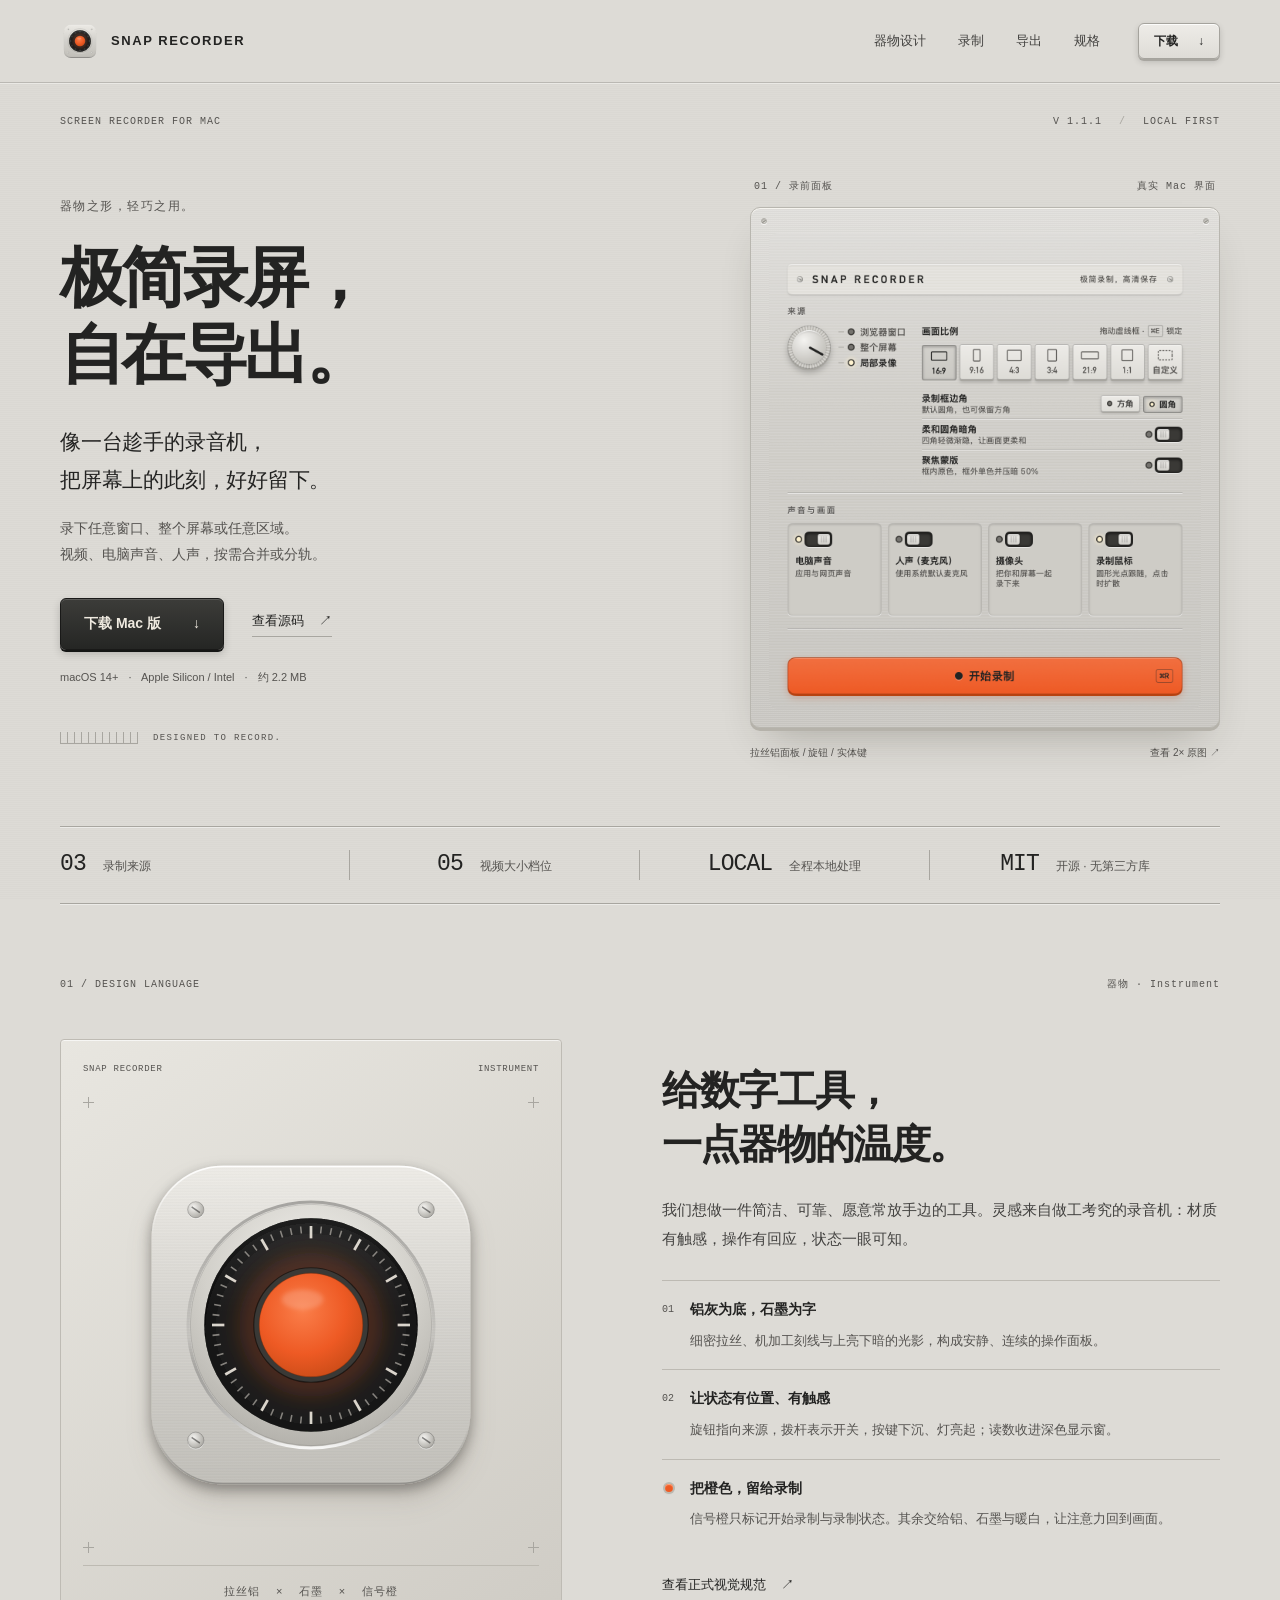
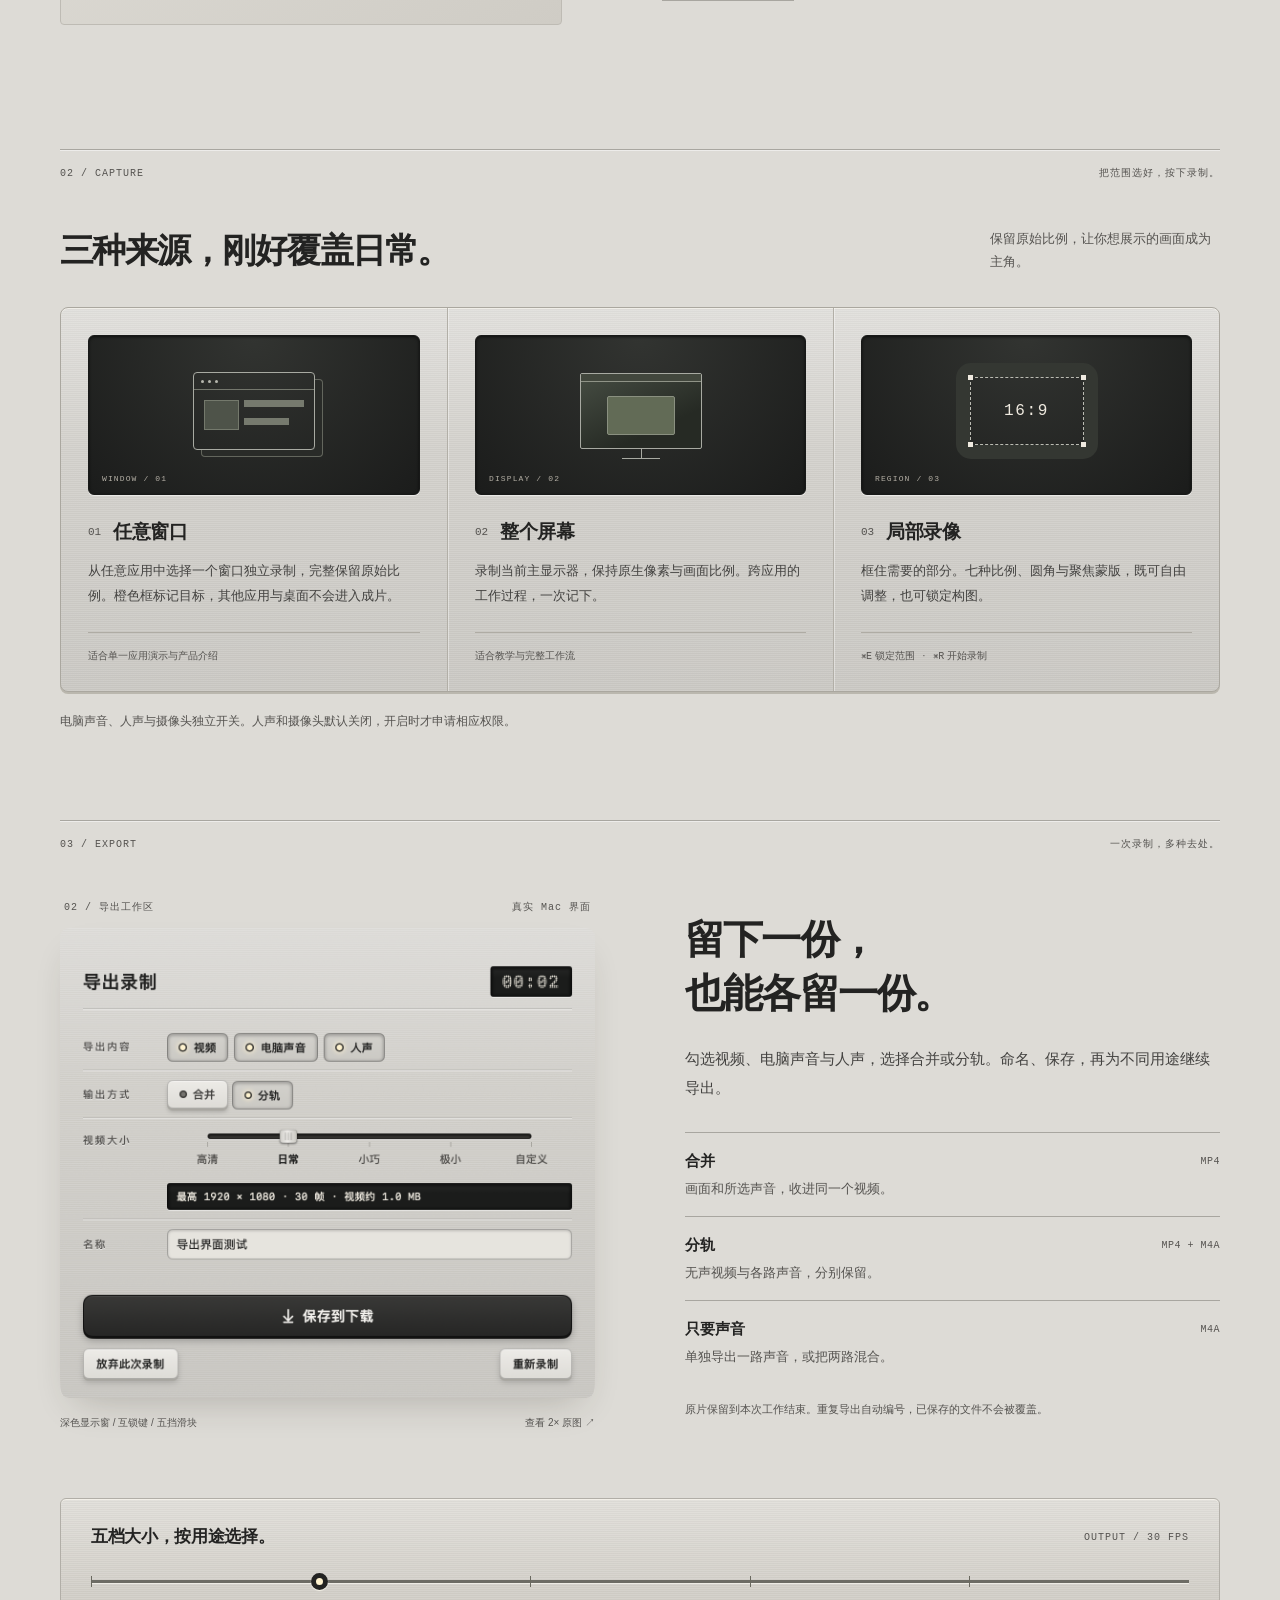
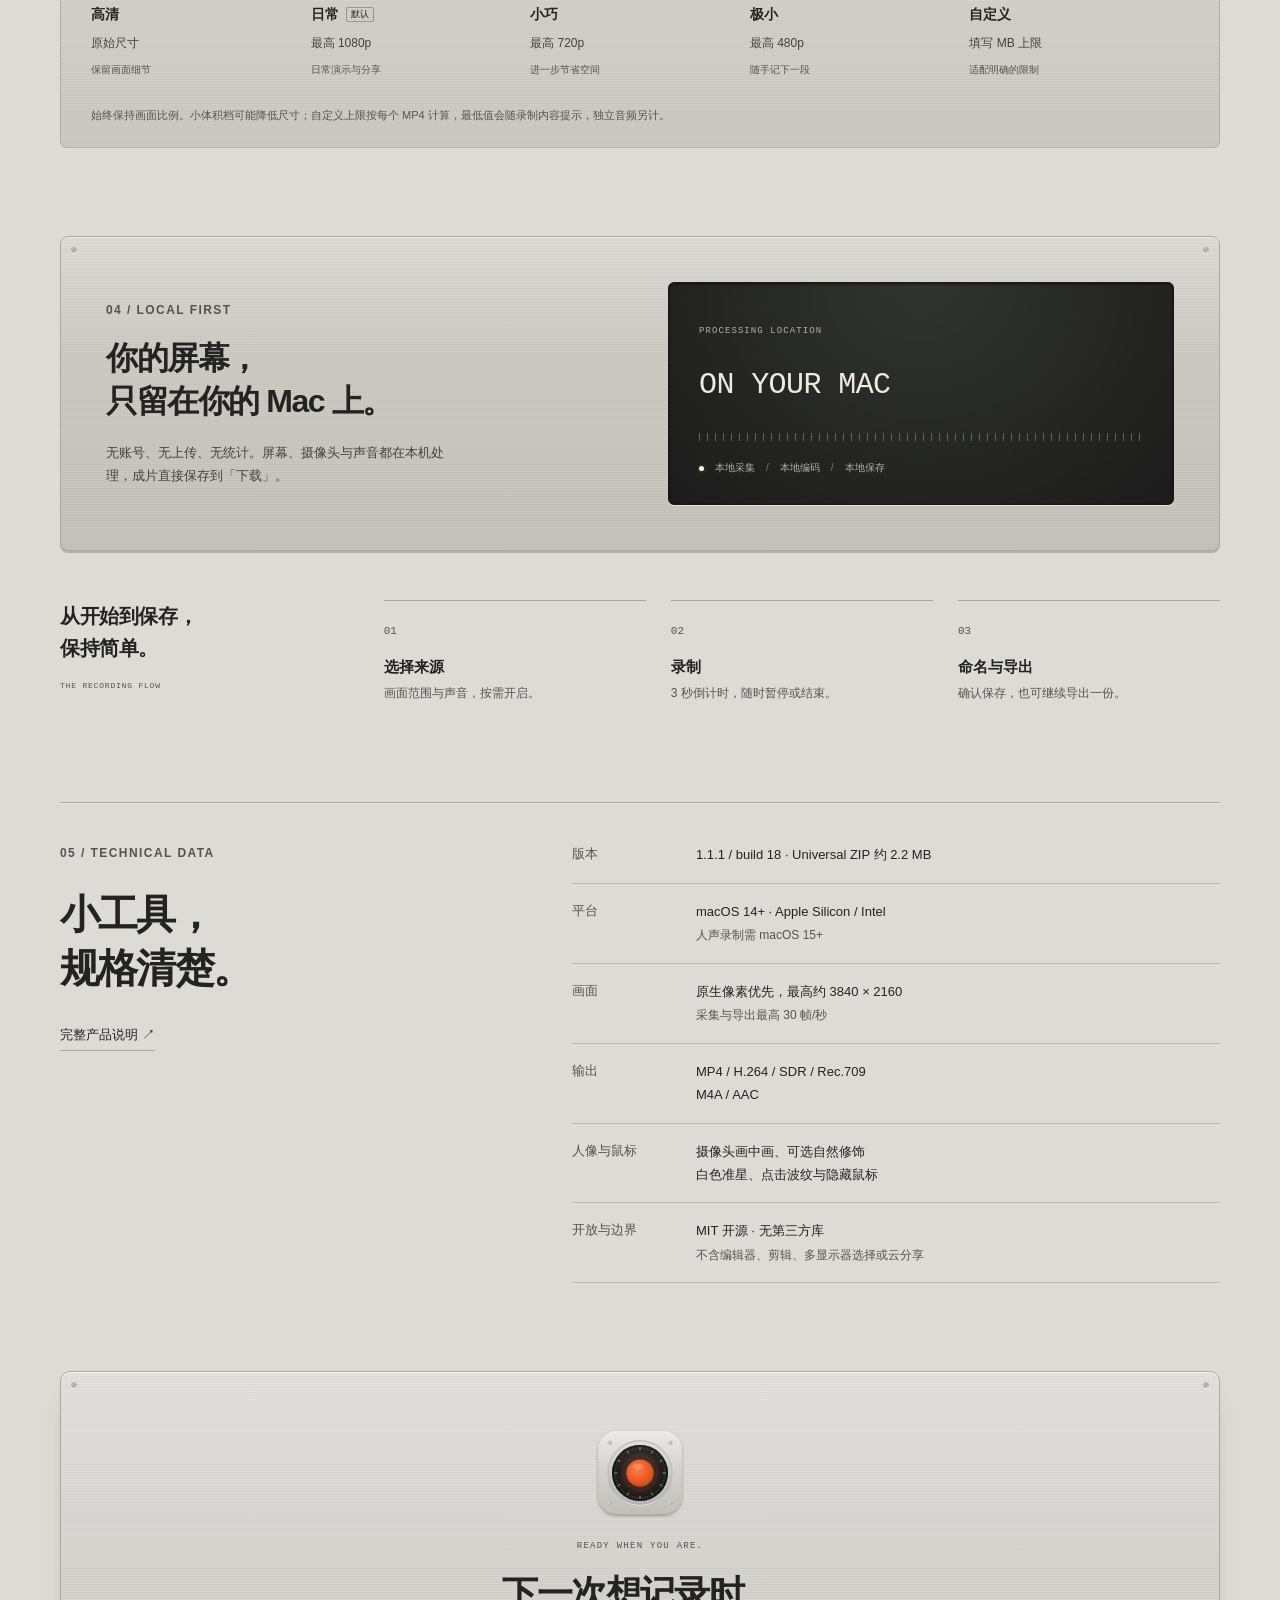
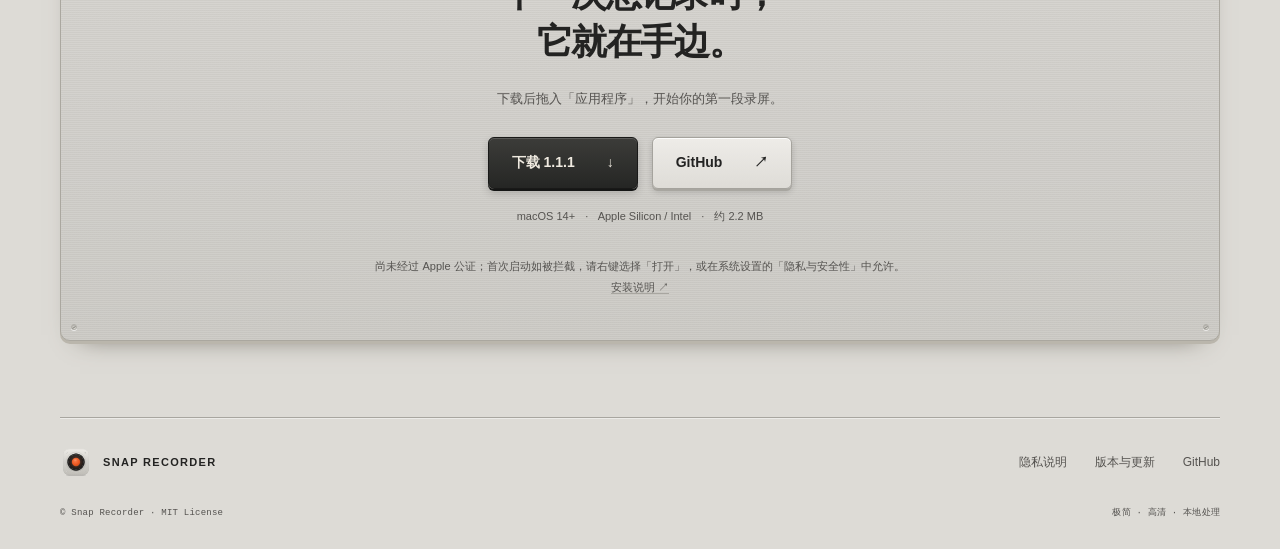
==== commit f6e50034: "Expand window capture and polish selection UI" ====
--- a/docs/index.html
+++ b/docs/index.html
@@ -4,7 +4,7 @@
   <meta charset="utf-8">
   <meta name="viewport" content="width=device-width, initial-scale=1">
   <title>Snap Recorder — 极简录屏，自在导出</title>
-  <meta name="description" content="像一台趁手的录音机。Snap Recorder 以拉丝铝、石墨表盘与信号橙打造器物风格的 Mac 录屏工具，支持浏览器、整屏、局部录制与自由导出，全程本地处理。">
+  <meta name="description" content="像一台趁手的录音机。Snap Recorder 以拉丝铝、石墨表盘与信号橙打造器物风格的 Mac 录屏工具，支持任意窗口、整屏、局部录制与自由导出，全程本地处理。">
   <meta name="theme-color" content="#d4d2cd">
   <meta name="color-scheme" content="light">
   <meta property="og:type" content="website">
@@ -45,7 +45,7 @@
           <p class="eyebrow">器物之形，轻巧之用。</p>
           <h1 id="hero-title">极简录屏，<br>自在导出。</h1>
           <p class="hero-lead">像一台趁手的录音机，<br>把屏幕上的此刻，好好留下。</p>
-          <p class="hero-description">录下浏览器、整个屏幕或任意区域。<br>视频、电脑声音、人声，按需合并或分轨。</p>
+          <p class="hero-description">录下任意窗口、整个屏幕或任意区域。<br>视频、电脑声音、人声，按需合并或分轨。</p>
           <div class="actions">
             <a class="key key-dark" href="https://github.com/shuyan-5200/snap-recorder/releases/download/v1.1.1/Snap-Recorder-v1.1.1-macOS-universal.zip">下载 Mac 版 <span aria-hidden="true">↓</span></a>
             <a class="text-link" href="https://github.com/shuyan-5200/snap-recorder" target="_blank" rel="noopener">查看源码 <span aria-hidden="true">↗</span></a>
@@ -109,9 +109,9 @@
               <div class="diagram browser-diagram"><div class="diagram-bar"><i></i><i></i><i></i></div><div class="diagram-content"><span></span><span></span><span></span></div></div>
               <span class="screen-mark">WINDOW / 01</span>
             </div>
-            <div class="mode-heading"><span class="number">01</span><h3>浏览器窗口</h3></div>
-            <p>只录选中的窗口，完整保留原始比例。其他应用与桌面不会进入成片。</p>
-            <span class="mode-detail">适合网页演示与产品介绍</span>
+            <div class="mode-heading"><span class="number">01</span><h3>任意窗口</h3></div>
+            <p>从任意应用中选择一个窗口独立录制，完整保留原始比例。橙色框标记目标，其他应用与桌面不会进入成片。</p>
+            <span class="mode-detail">适合单一应用演示与产品介绍</span>
           </article>
           <article class="mode">
             <div class="mode-screen" aria-hidden="true">
--- a/docs/site.css
+++ b/docs/site.css
@@ -19,7 +19,7 @@
   --key-face: linear-gradient(180deg, #eeece8, #dedcd7);
   --key-shadow: inset 0 1px 0 rgb(255 255 255 / 85%), 0 2px 0 var(--groove), 0 3px 6px rgb(0 0 0 / 16%);
   --well-shadow: inset 0 1px 3px rgb(0 0 0 / 60%), 0 1px 0 rgb(255 255 255 / 55%);
-  --mono: "SFMono-Regular", Consolas, "Liberation Mono", monospace;
+  --mono: ui-monospace, "SFMono-Regular", Menlo, Consolas, "Liberation Mono", monospace;
   --sans: -apple-system, BlinkMacSystemFont, "PingFang SC", "Helvetica Neue", sans-serif;
 }
 
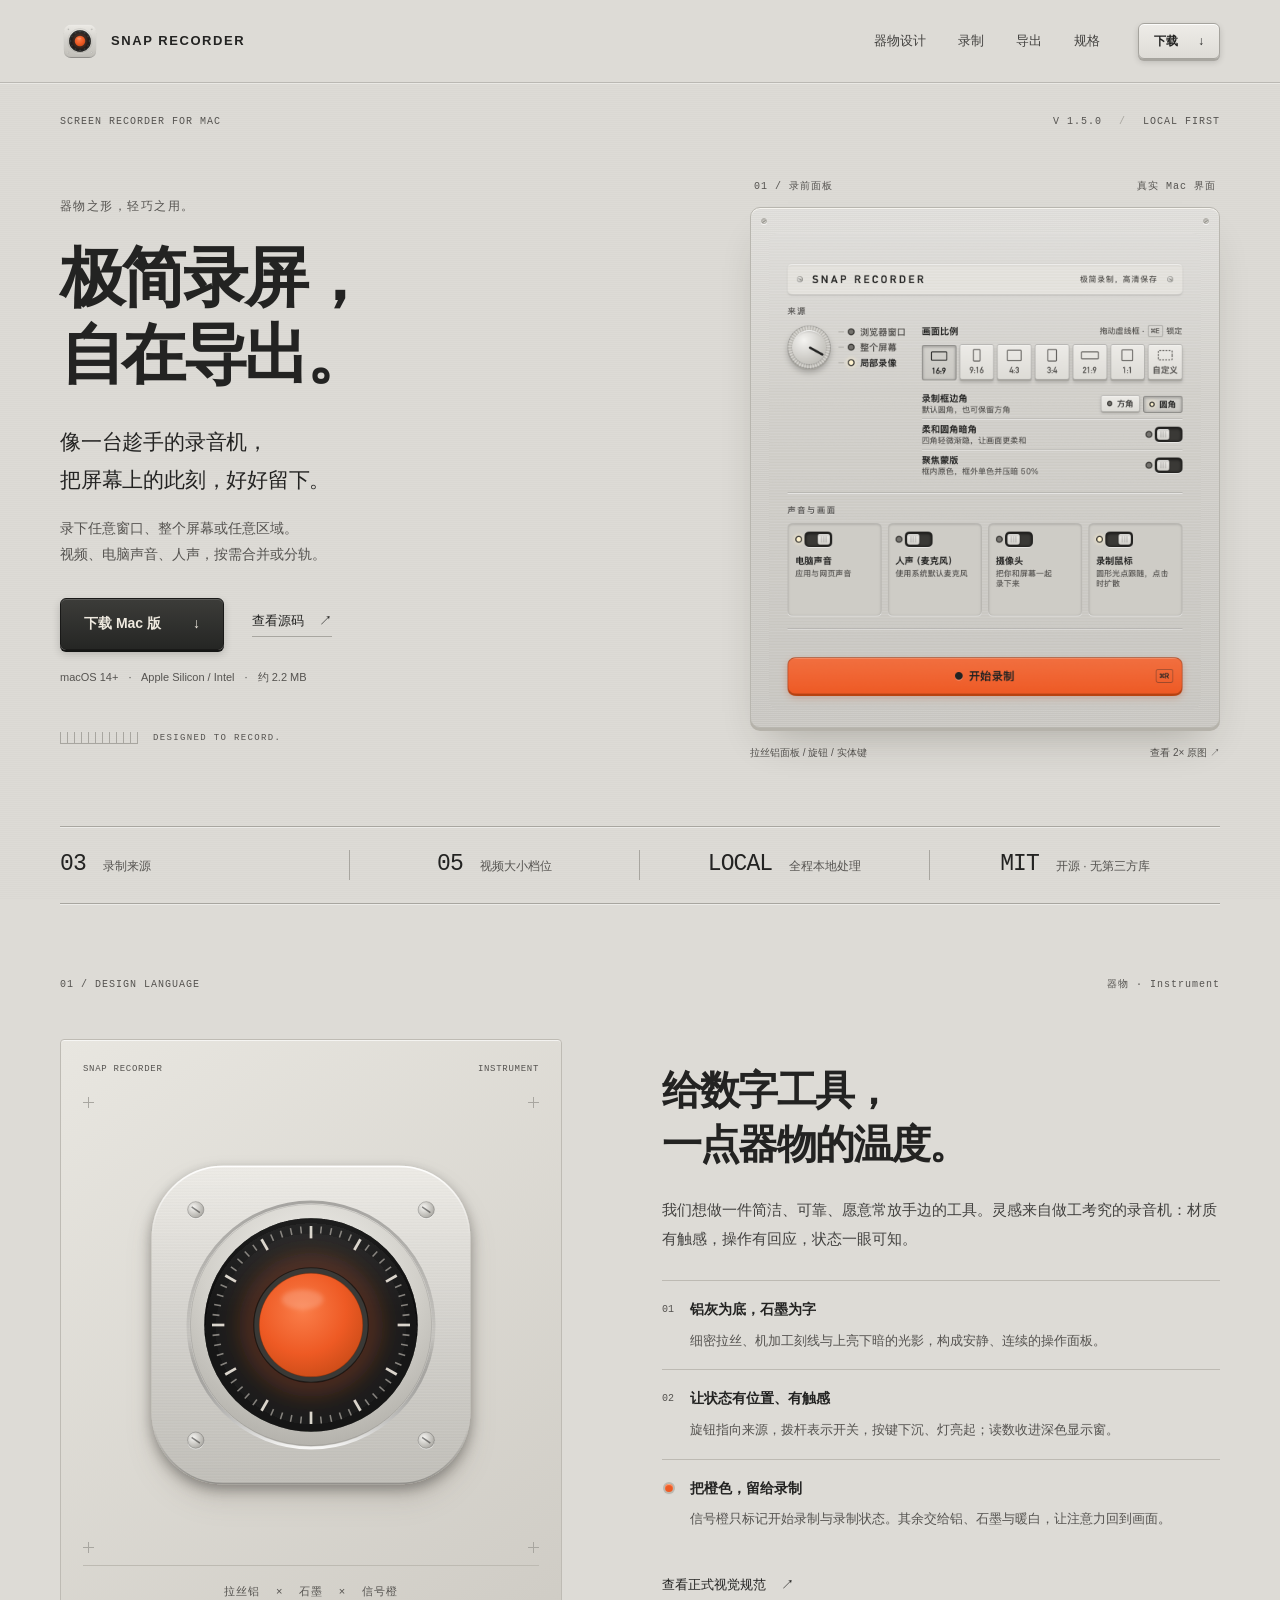
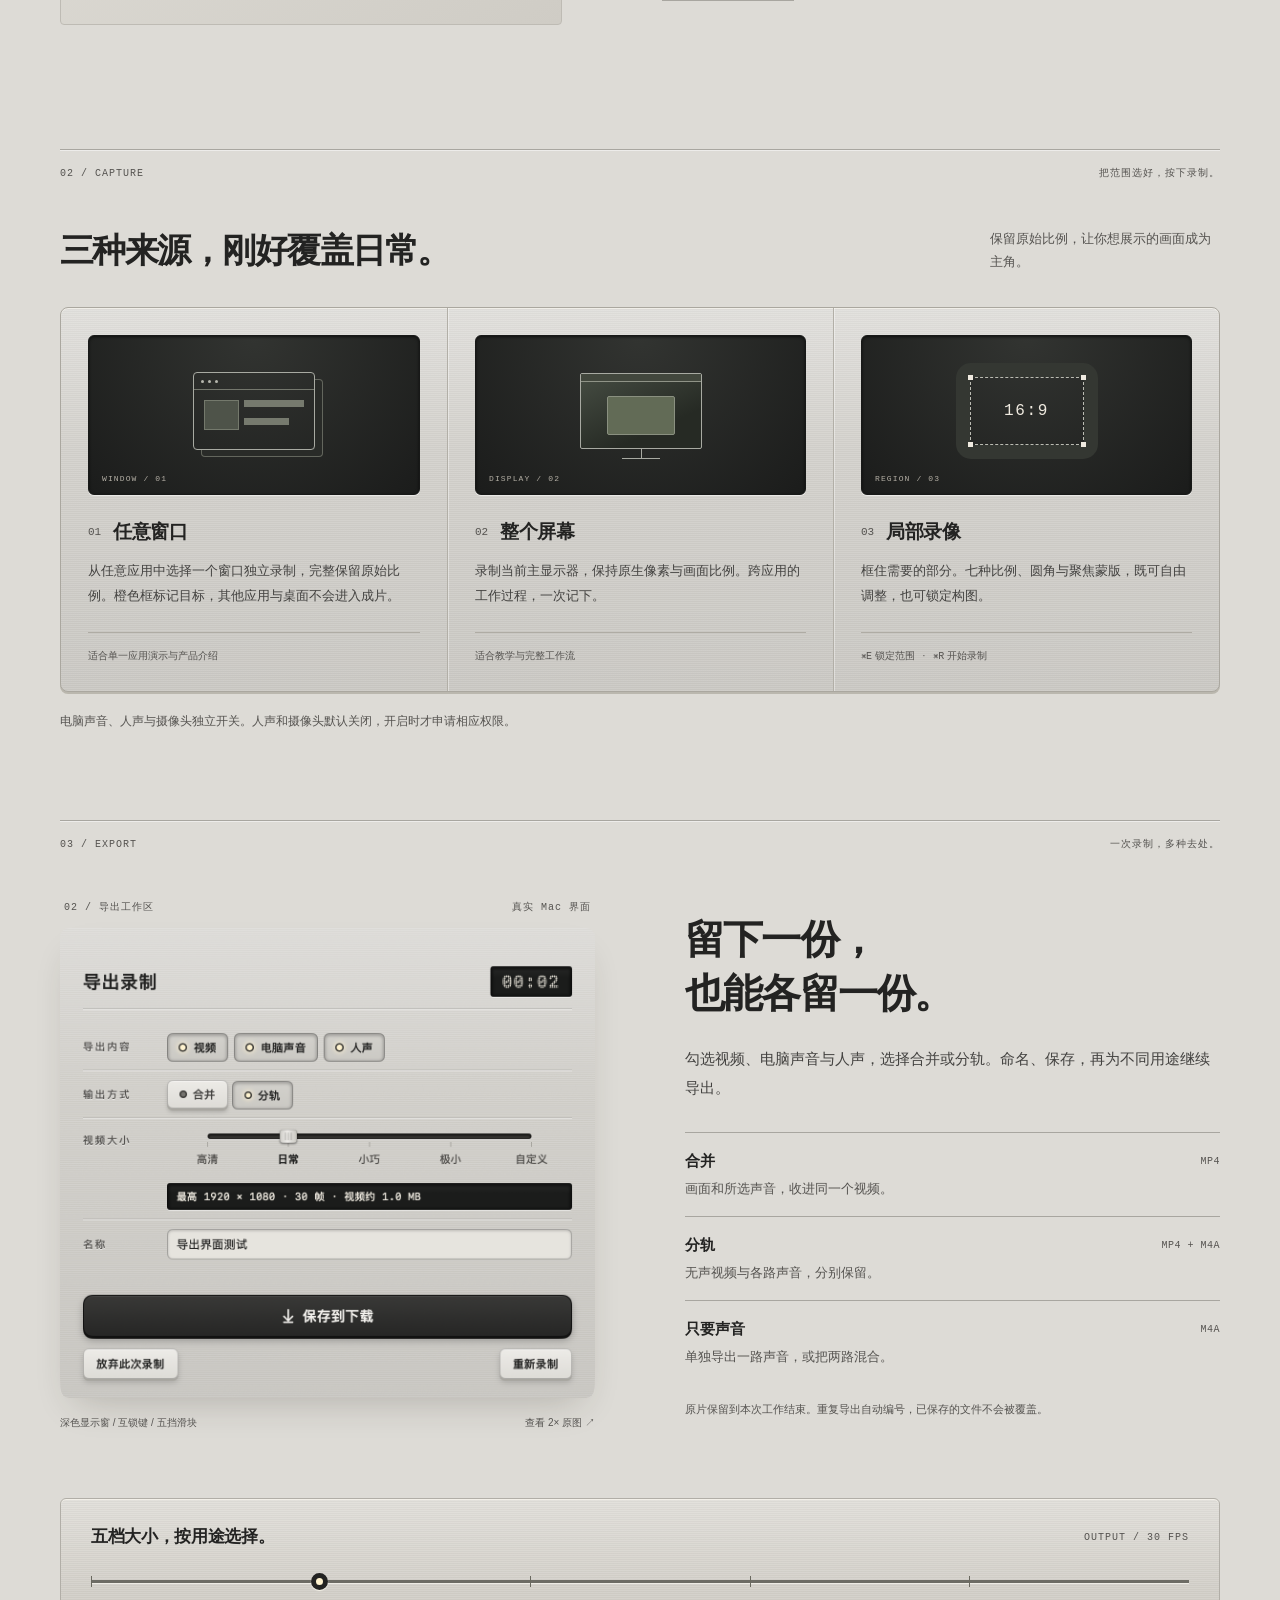
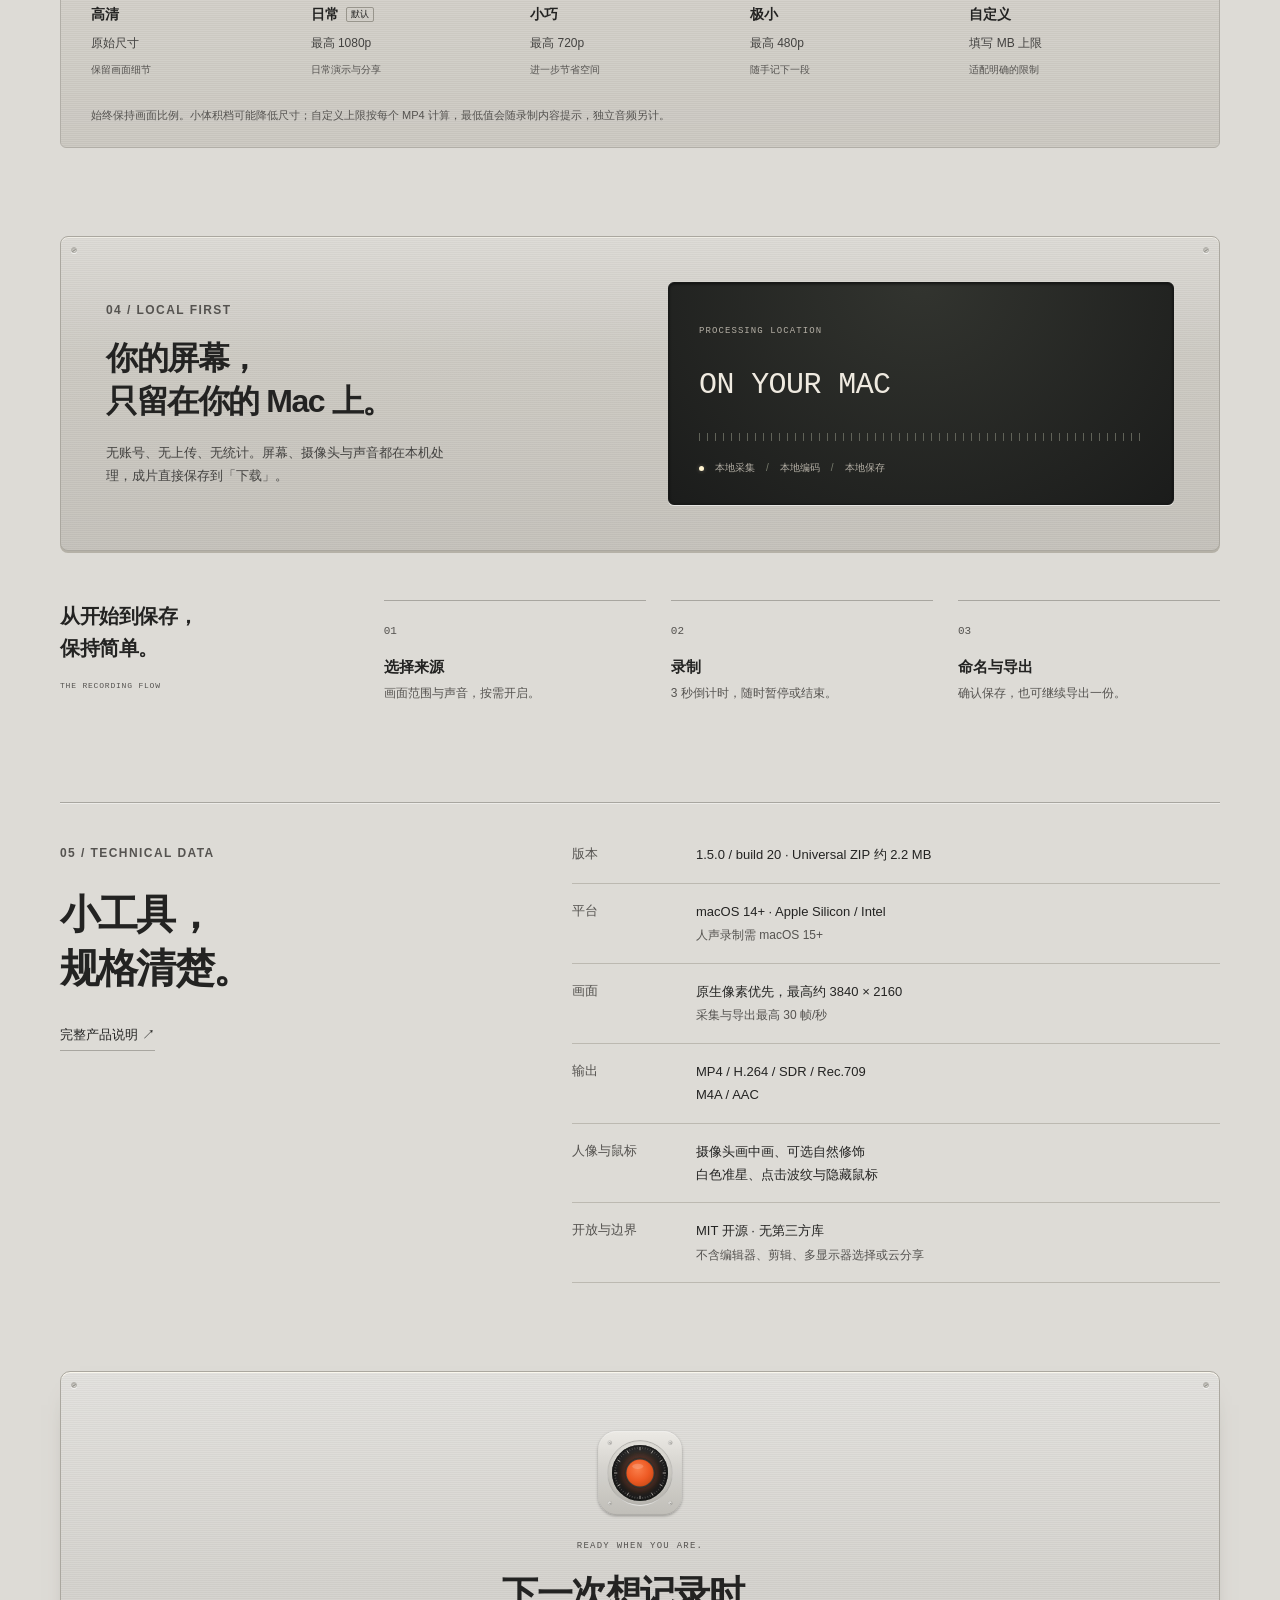
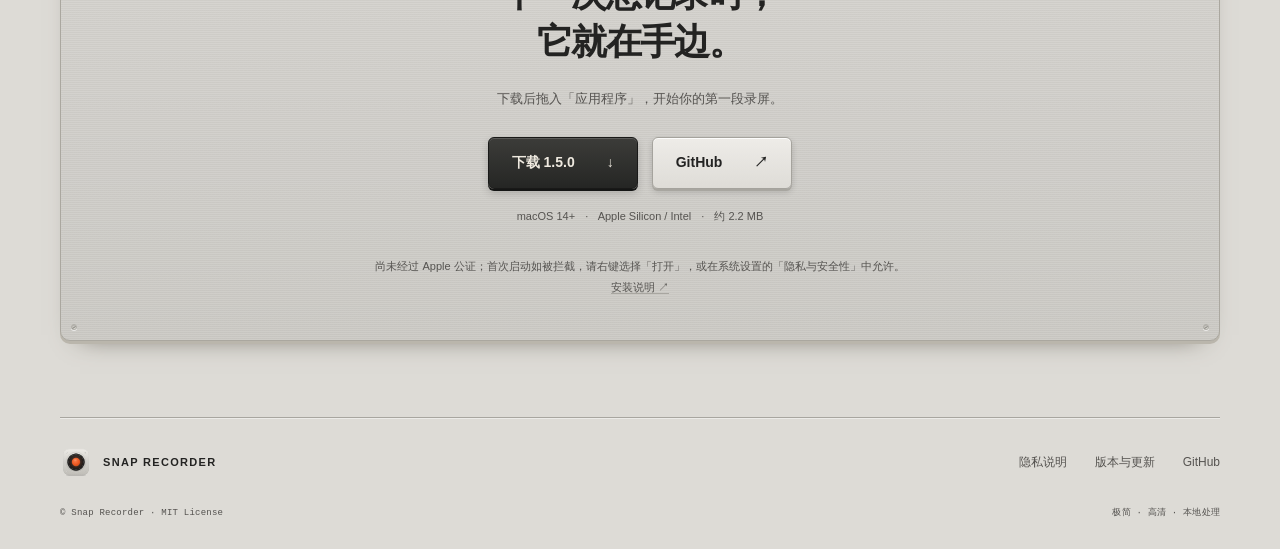
==== commit aabfdaee: "Release Snap Recorder 1.5.0" ====
--- a/docs/index.html
+++ b/docs/index.html
@@ -39,7 +39,7 @@
 
   <main id="main">
     <section class="hero wrap" aria-labelledby="hero-title">
-      <div class="hero-topline"><span>SCREEN RECORDER FOR MAC</span><span>V 1.1.1 <span class="topline-divider">/</span> LOCAL FIRST</span></div>
+      <div class="hero-topline"><span>SCREEN RECORDER FOR MAC</span><span>V 1.5.0 <span class="topline-divider">/</span> LOCAL FIRST</span></div>
       <div class="hero-layout">
         <div class="hero-copy">
           <p class="eyebrow">器物之形，轻巧之用。</p>
@@ -47,7 +47,7 @@
           <p class="hero-lead">像一台趁手的录音机，<br>把屏幕上的此刻，好好留下。</p>
           <p class="hero-description">录下任意窗口、整个屏幕或任意区域。<br>视频、电脑声音、人声，按需合并或分轨。</p>
           <div class="actions">
-            <a class="key key-dark" href="https://github.com/shuyan-5200/snap-recorder/releases/download/v1.1.1/Snap-Recorder-v1.1.1-macOS-universal.zip">下载 Mac 版 <span aria-hidden="true">↓</span></a>
+            <a class="key key-dark" href="https://github.com/shuyan-5200/snap-recorder/releases/download/v1.5.0/Snap-Recorder-v1.5.0-macOS-universal.zip">下载 Mac 版 <span aria-hidden="true">↓</span></a>
             <a class="text-link" href="https://github.com/shuyan-5200/snap-recorder" target="_blank" rel="noopener">查看源码 <span aria-hidden="true">↗</span></a>
           </div>
           <p class="download-meta">macOS 14+ <span>·</span> Apple Silicon / Intel <span>·</span> 约 2.2 MB</p>
@@ -188,7 +188,7 @@
       <div class="wrap specs-layout">
         <div><p class="eyebrow">05 / TECHNICAL DATA</p><h2 id="specs-title">小工具，<br>规格清楚。</h2><a class="text-link" href="https://github.com/shuyan-5200/snap-recorder/blob/main/docs/product-spec.md" target="_blank" rel="noopener">完整产品说明 ↗</a></div>
         <dl class="specs-table">
-          <div><dt>版本</dt><dd>1.1.1 / build 18 · Universal ZIP 约 2.2 MB</dd></div>
+          <div><dt>版本</dt><dd>1.5.0 / build 20 · Universal ZIP 约 2.2 MB</dd></div>
           <div><dt>平台</dt><dd>macOS 14+ · Apple Silicon / Intel<br><span>人声录制需 macOS 15+</span></dd></div>
           <div><dt>画面</dt><dd>原生像素优先，最高约 3840 × 2160<br><span>采集与导出最高 30 帧/秒</span></dd></div>
           <div><dt>输出</dt><dd>MP4 / H.264 / SDR / Rec.709<br>M4A / AAC</dd></div>
@@ -205,7 +205,7 @@
         <p class="eyebrow">READY WHEN YOU ARE.</p>
         <h2 id="download-title">下一次想记录时，<br>它就在手边。</h2>
         <p>下载后拖入「应用程序」，开始你的第一段录屏。</p>
-        <div class="actions"><a class="key key-dark" href="https://github.com/shuyan-5200/snap-recorder/releases/download/v1.1.1/Snap-Recorder-v1.1.1-macOS-universal.zip">下载 1.1.1 <span aria-hidden="true">↓</span></a><a class="key" href="https://github.com/shuyan-5200/snap-recorder" target="_blank" rel="noopener">GitHub <span aria-hidden="true">↗</span></a></div>
+        <div class="actions"><a class="key key-dark" href="https://github.com/shuyan-5200/snap-recorder/releases/download/v1.5.0/Snap-Recorder-v1.5.0-macOS-universal.zip">下载 1.5.0 <span aria-hidden="true">↓</span></a><a class="key" href="https://github.com/shuyan-5200/snap-recorder" target="_blank" rel="noopener">GitHub <span aria-hidden="true">↗</span></a></div>
         <p class="download-meta">macOS 14+ <span>·</span> Apple Silicon / Intel <span>·</span> 约 2.2 MB</p>
         <p class="install-note">尚未经过 Apple 公证；首次启动如被拦截，请右键选择「打开」，或在系统设置的「隐私与安全性」中允许。<a href="https://github.com/shuyan-5200/snap-recorder#安装" target="_blank" rel="noopener">安装说明 ↗</a></p>
       </div>
--- a/docs/site.css
+++ b/docs/site.css
@@ -285,7 +285,7 @@
   .hero { padding-top: 22px; }
   .hero-topline { font-size: 8px; letter-spacing: .04em; }
   .hero-topline > span:last-child { font-size: 0; }
-  .hero-topline > span:last-child::after { content: "V 1.1.1"; font-size: 8px; }
+  .hero-topline > span:last-child::after { content: "V 1.5.0"; font-size: 8px; }
   .topline-divider { display: none; }
   .hero-layout { grid-template-columns: 1fr; gap: 39px; padding-block: 40px; }
   .hero-copy { text-align: center; }
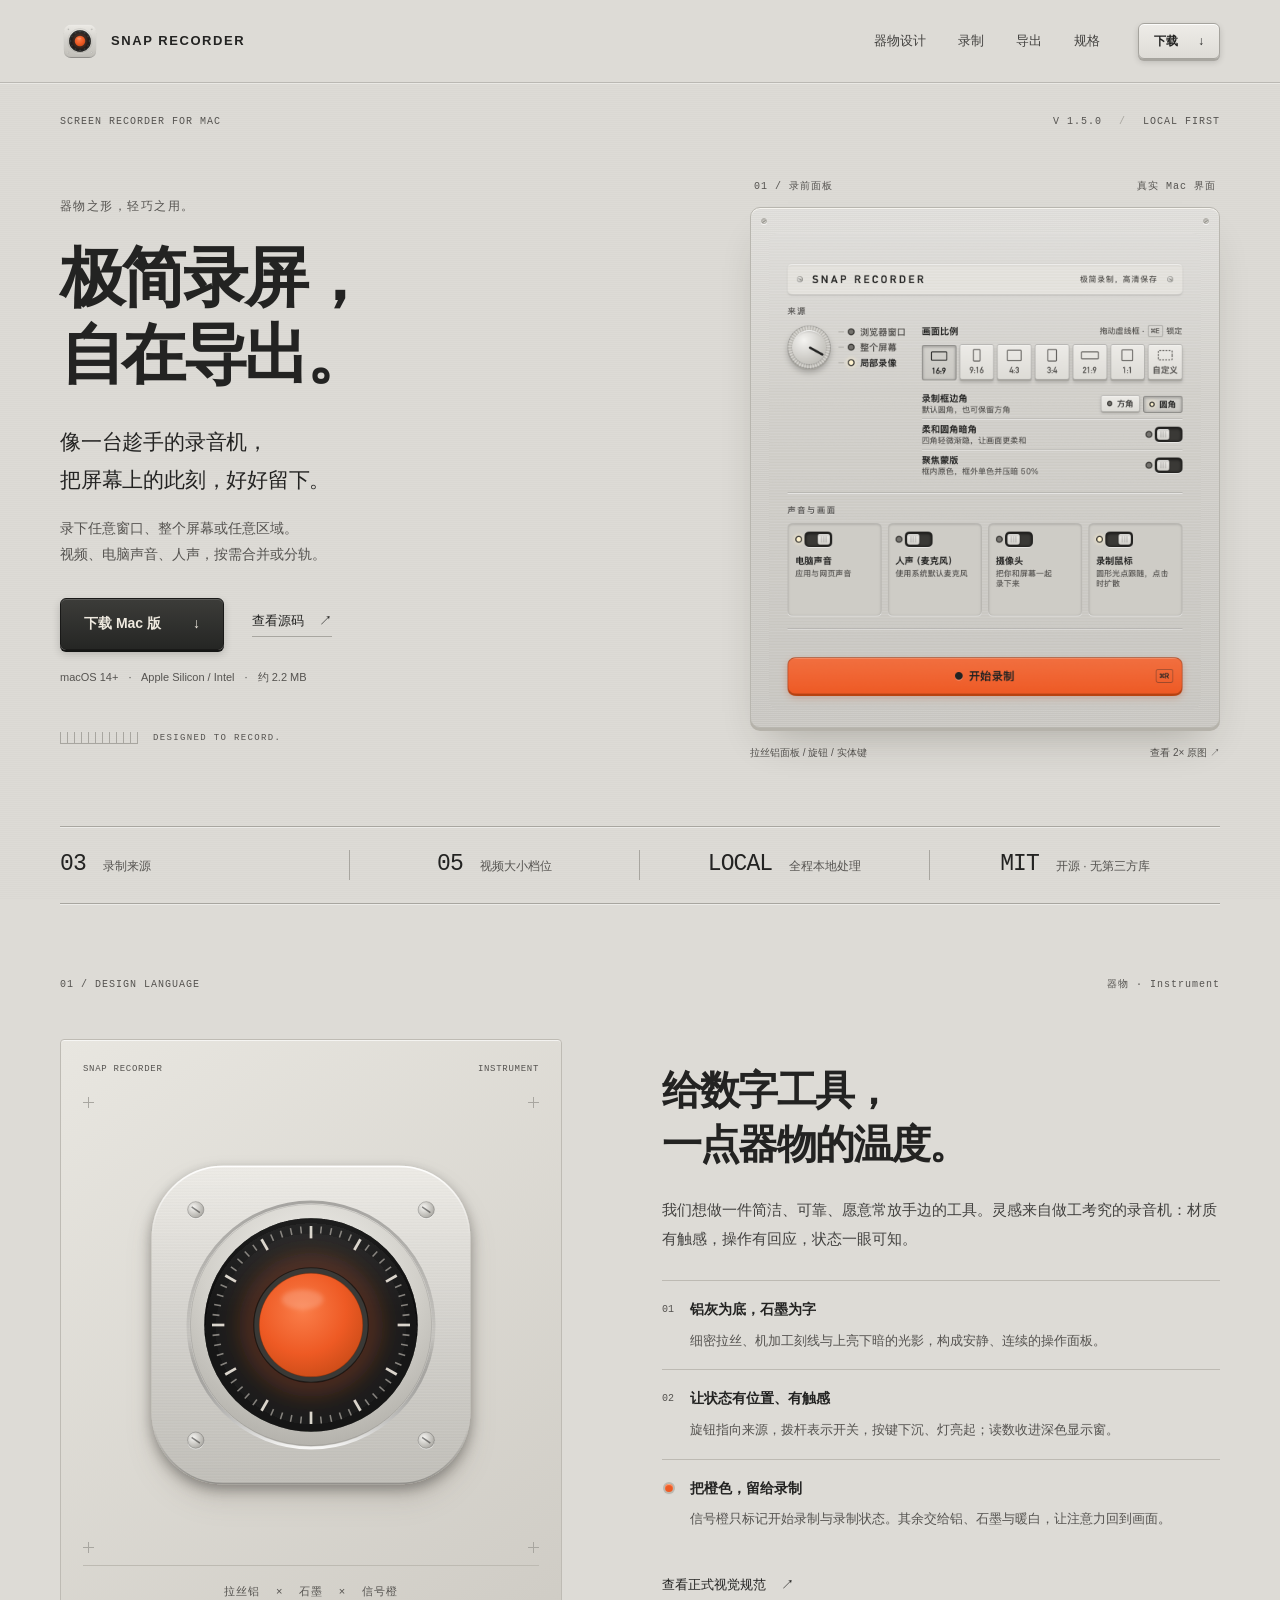
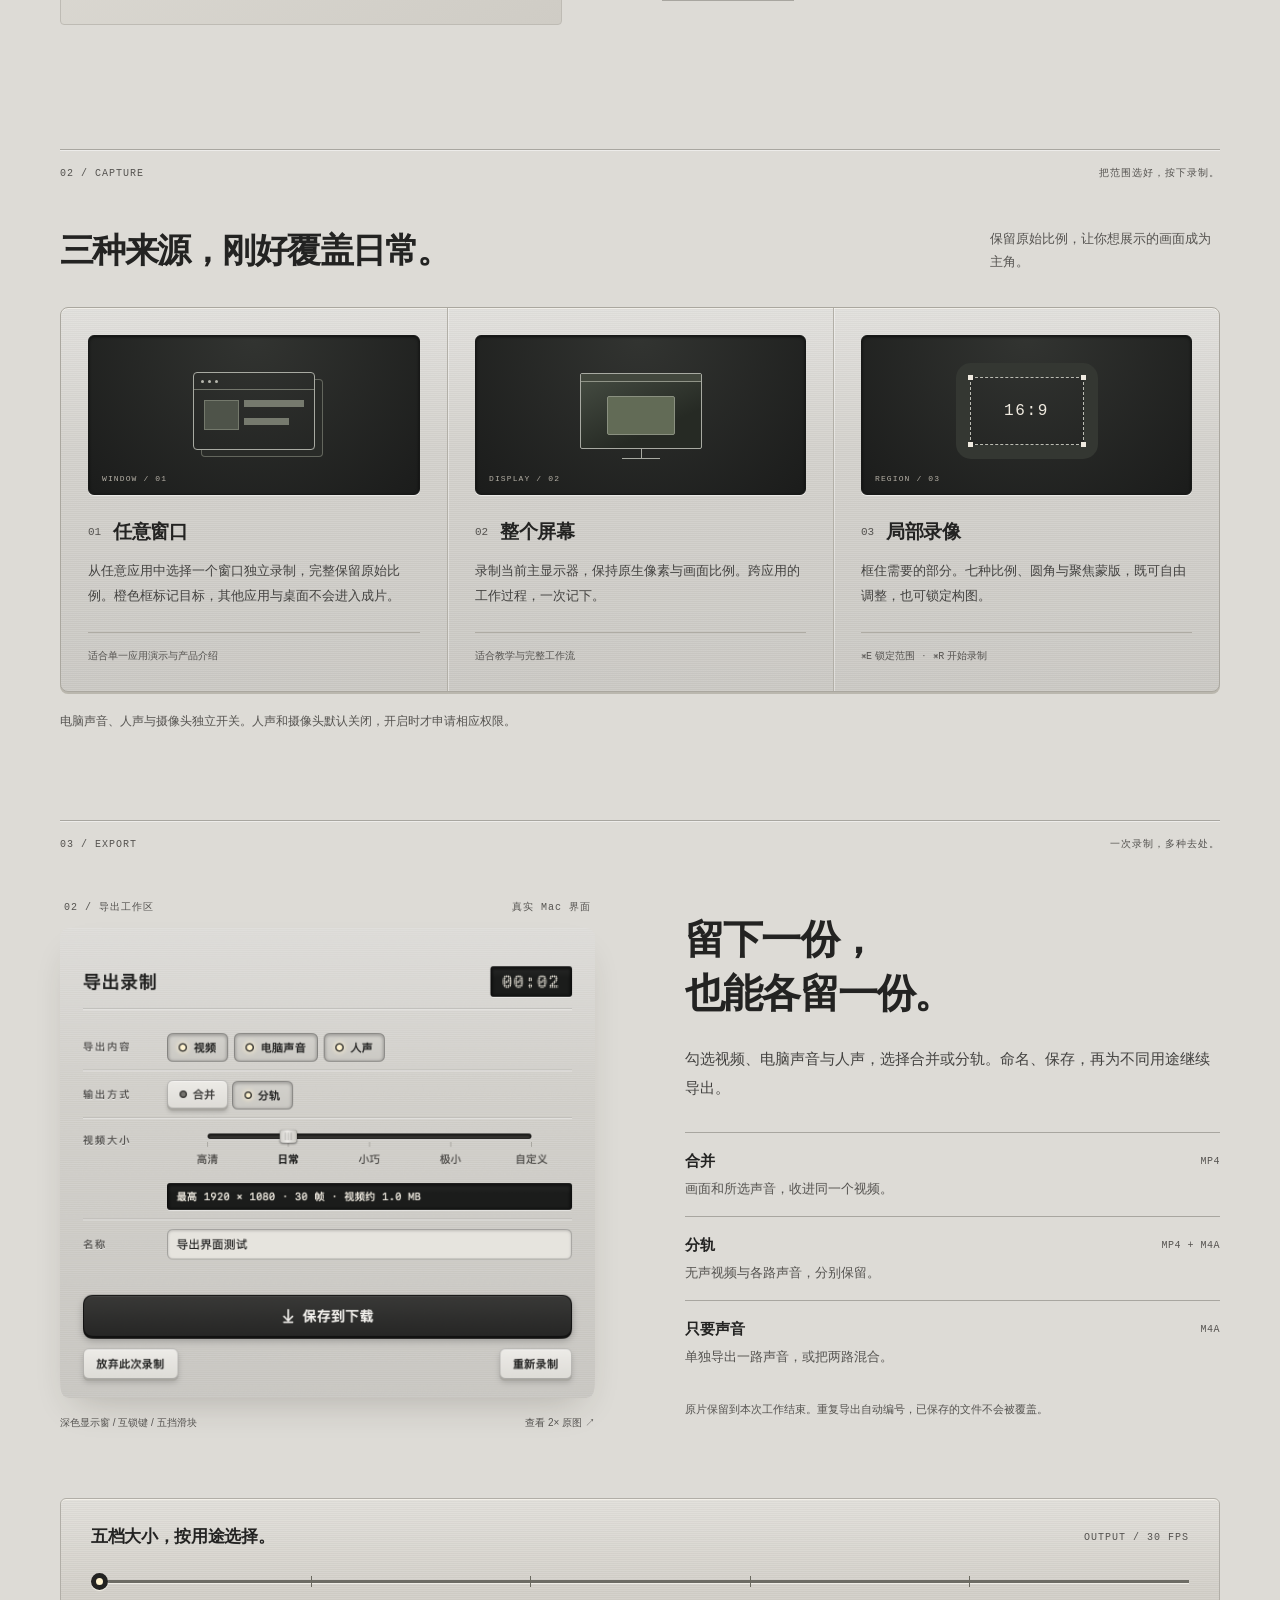
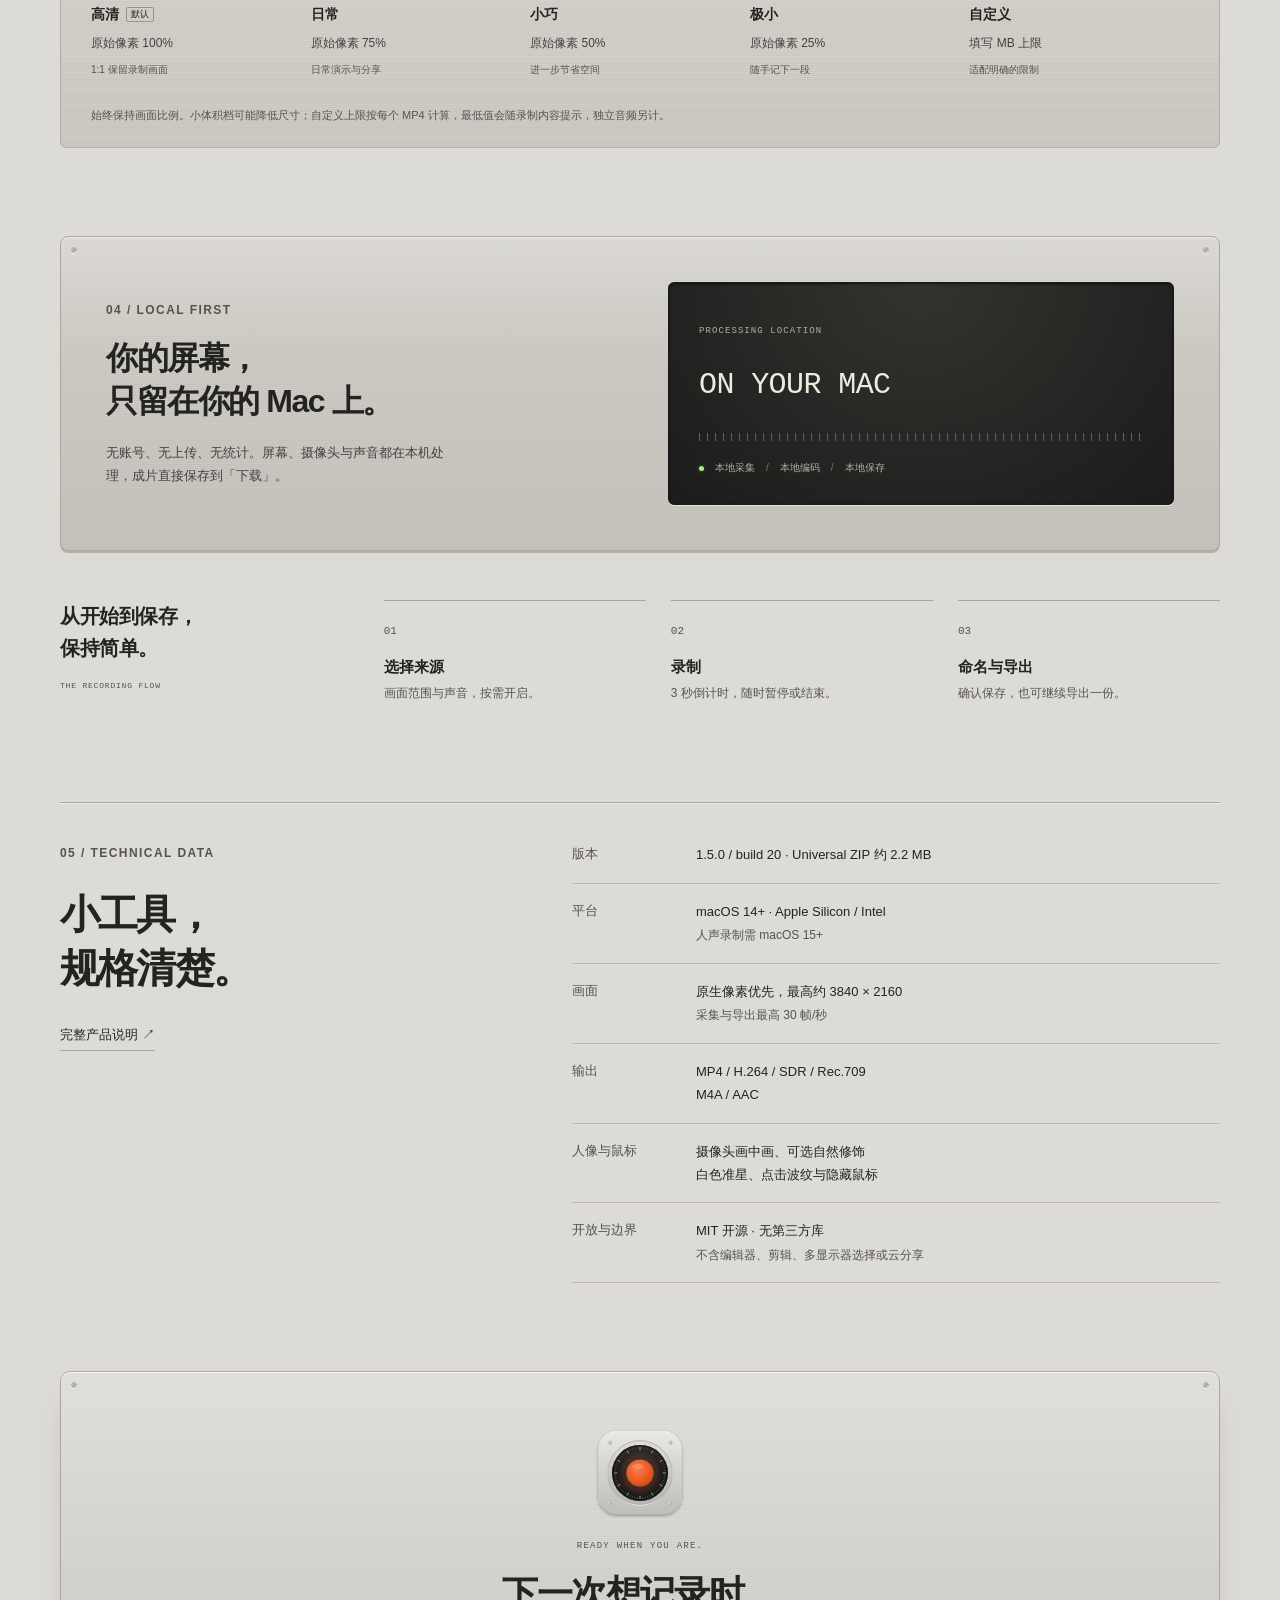
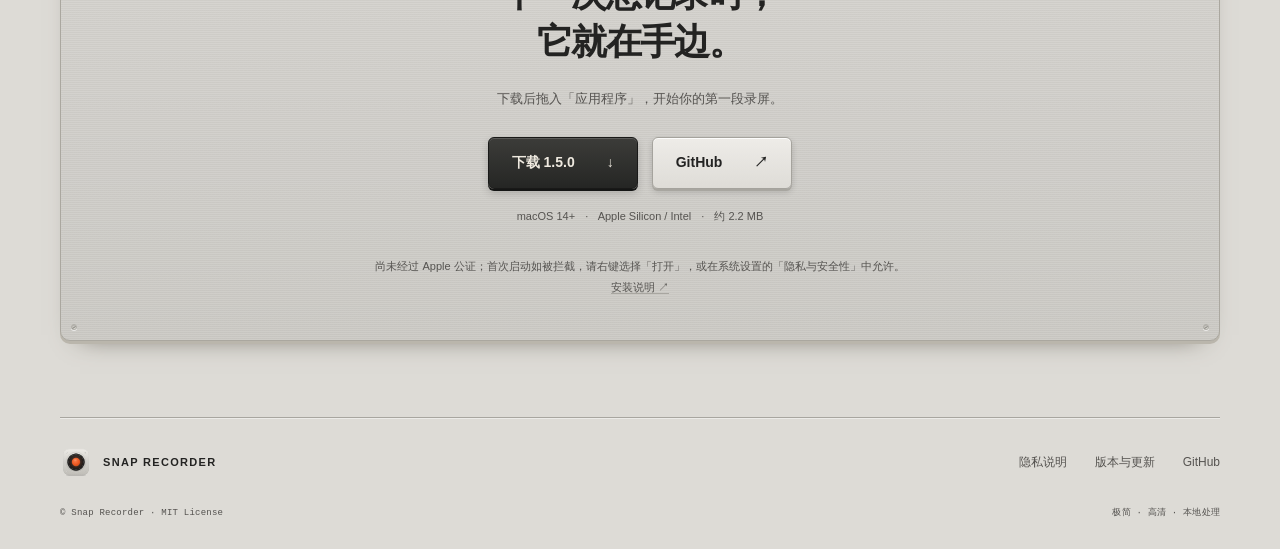
==== commit 697b9955: "Fix window interaction and unify drawers, exports, and display selection" ====
--- a/docs/index.html
+++ b/docs/index.html
@@ -17,7 +17,7 @@
   <meta property="og:image:alt" content="Snap Recorder 的真实器物界面：拉丝铝面板、来源旋钮与信号橙录制键">
   <link rel="canonical" href="https://shuyan-5200.github.io/snap-recorder/">
   <link rel="icon" type="image/svg+xml" href="images/snap-recorder-icon.svg">
-  <link rel="stylesheet" href="site.css">
+  <link rel="stylesheet" href="site.css?v=1.5.0">
 </head>
 <body>
   <a class="skip-link" href="#main">跳到正文</a>
@@ -159,10 +159,10 @@
         <div class="quality-module">
           <div class="module-heading"><h3>五档大小，按用途选择。</h3><span>OUTPUT / 30 FPS</span></div>
           <ol class="quality-scale">
-            <li><span class="quality-tick" aria-hidden="true"></span><h4>高清</h4><p>原始尺寸</p><span>保留画面细节</span></li>
-            <li class="quality-default"><span class="quality-tick" aria-hidden="true"></span><h4>日常 <small>默认</small></h4><p>最高 1080p</p><span>日常演示与分享</span></li>
-            <li><span class="quality-tick" aria-hidden="true"></span><h4>小巧</h4><p>最高 720p</p><span>进一步节省空间</span></li>
-            <li><span class="quality-tick" aria-hidden="true"></span><h4>极小</h4><p>最高 480p</p><span>随手记下一段</span></li>
+            <li class="quality-default"><span class="quality-tick" aria-hidden="true"></span><h4>高清 <small>默认</small></h4><p>原始像素 100%</p><span>1:1 保留录制画面</span></li>
+            <li><span class="quality-tick" aria-hidden="true"></span><h4>日常</h4><p>原始像素 75%</p><span>日常演示与分享</span></li>
+            <li><span class="quality-tick" aria-hidden="true"></span><h4>小巧</h4><p>原始像素 50%</p><span>进一步节省空间</span></li>
+            <li><span class="quality-tick" aria-hidden="true"></span><h4>极小</h4><p>原始像素 25%</p><span>随手记下一段</span></li>
             <li><span class="quality-tick" aria-hidden="true"></span><h4>自定义</h4><p>填写 MB 上限</p><span>适配明确的限制</span></li>
           </ol>
           <p class="quiet-note">始终保持画面比例。小体积档可能降低尺寸；自定义上限按每个 MP4 计算，最低值会随录制内容提示，独立音频另计。</p>
--- a/docs/site.css
+++ b/docs/site.css
@@ -170,7 +170,7 @@
 .readout-rule { display: block; margin: 28px 0 18px; height: 8px; background: repeating-linear-gradient(90deg, #606258 0 1px, transparent 1px 8px); }
 .local-readout p { display: flex; align-items: center; gap: 11px; font-size: 10px; color: var(--readout-dim); }
 .local-readout p > span:not(.warm-led) { color: #7a7d70; }
-.warm-led { width: 5px; height: 5px; border-radius: 50%; background: #fff3cf; box-shadow: 0 0 4px rgb(255 243 207 / 30%); flex-shrink: 0; }
+.warm-led { width: 5px; height: 5px; border-radius: 50%; background: #a8eb8a; box-shadow: 0 0 4px rgb(168 235 138 / 30%); flex-shrink: 0; }
 .workflow { display: grid; grid-template-columns: 1fr 3fr; gap: 45px; margin-top: 49px; }
 .workflow-heading h3 { font-size: 20px; line-height: 1.6; }
 .workflow-heading > span { font-size: 8px; margin-top: 15px; }
